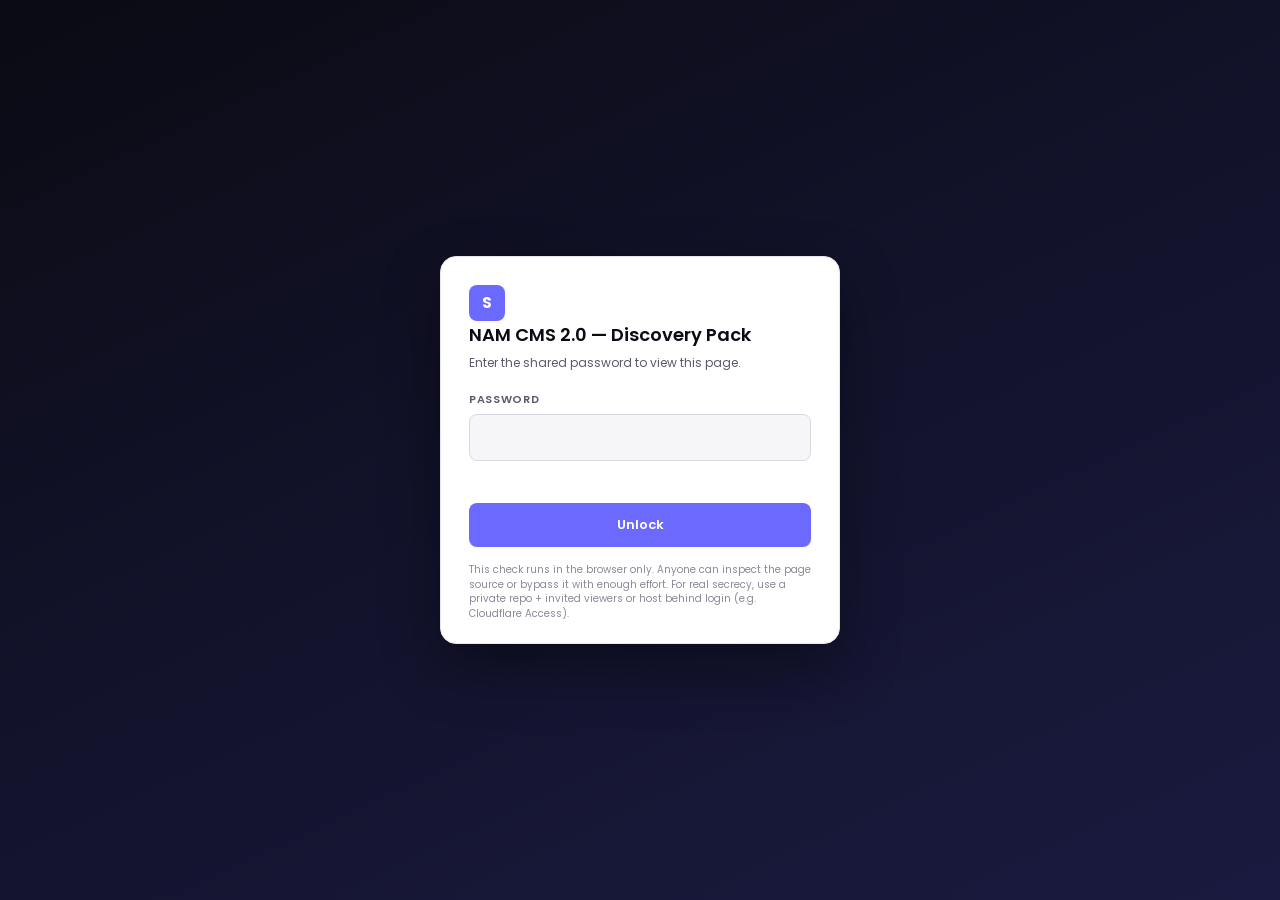
==== discovery-pack.html @ 22653461 "Initial commit: NAM prototypes + GitHub Pages workflow Co-authored-by: Cursor <cursoragent@cursor.co" ====
<!DOCTYPE html>
<html lang="en">
<head>
<meta charset="UTF-8">
<meta name="viewport" content="width=device-width, initial-scale=1.0">
<title>NAM CMS 2.0 — Discovery Pack</title>
<style>
  @import url('https://fonts.googleapis.com/css2?family=Poppins:wght@300;400;500;600;700&display=swap');

  :root {
    color-scheme: light;
    --indigo: #6C69FF; --indigo-50: #F2F1FF; --indigo-100: #E4E3FF;
    --indigo-200: #C9C7FF; --indigo-700: #4441D9; --indigo-900: #1B1A66;
    --ink: #0B0B14; --ink-2: #2A2A38; --ink-3: #5A5A6B; --ink-4: #8A8A99;
    --line: #E6E6EC; --line-2: #D8D8E0; --paper: #F6F6F9; --paper-2: #EDEDF2;
    --surface: #FFFFFF;
    --success: #18A957; --success-bg: #E8F7EE;
    --warn: #C77700; --warn-bg: #FFF4E0;
    --error: #D6334B; --error-bg: #FCE7EB;
    --font-sans: "Poppins", system-ui, -apple-system, "Segoe UI", Roboto, sans-serif;
    --phase-w: 280px; --row-label-w: 160px;
    --c-ae: #6C69FF; --c-cm: #0891B2; --c-fin: #D6334B;
    --c-sched: #7C3AED; --c-mgmt: #374151;
    --c-client: #C77700; --c-neutral: #18A957;
  }
  * { box-sizing: border-box; margin: 0; padding: 0; }
  body { font-family: var(--font-sans); background: var(--paper); color: var(--ink); min-height: 100vh; }

  /* ══ HEADER ══ */
  .app-header {
    background: var(--ink); color: white; padding: 16px 32px;
    display: flex; align-items: center; gap: 16px;
    position: sticky; top: 0; z-index: 200;
    box-shadow: 0 2px 8px rgba(0,0,0,0.3);
  }
  .app-logo { width: 32px; height: 32px; background: var(--indigo); border-radius: 8px;
    display: flex; align-items: center; justify-content: center;
    font-weight: 700; font-size: 14px; color: white; flex-shrink: 0; }
  .app-title { font-size: 15px; font-weight: 600; }
  .app-sub { font-size: 11px; color: var(--ink-4); margin-top: 2px; }
  .app-date { font-size: 11px; color: var(--ink-4); margin-left: auto; white-space: nowrap; }

  /* ══ TAB NAV ══ */
  .tab-nav {
    display: flex; gap: 0; background: var(--surface);
    border-bottom: 2px solid var(--line-2);
    position: sticky; top: 65px; z-index: 190;
    padding: 0 32px;
    box-shadow: 0 1px 4px rgba(11,11,20,0.06);
  }
  .tab-btn {
    padding: 14px 22px; font-size: 12px; font-weight: 500;
    color: var(--ink-3); cursor: pointer; border: none; background: none;
    border-bottom: 2px solid transparent; margin-bottom: -2px;
    transition: all 0.15s; font-family: var(--font-sans);
    display: flex; align-items: center; gap: 8px; white-space: nowrap;
  }
  .tab-btn:hover:not(.active) { color: var(--ink-2); background: var(--paper); }
  .tab-btn.active { color: var(--indigo); border-bottom-color: var(--indigo); font-weight: 600; }
  .tab-num {
    width: 18px; height: 18px; border-radius: 50%; background: var(--paper-2);
    display: flex; align-items: center; justify-content: center;
    font-size: 9px; font-weight: 700; color: var(--ink-3); flex-shrink: 0;
  }
  .tab-btn.active .tab-num { background: var(--indigo); color: white; }

  /* ══ TAB PANELS ══ */
  .tab-panel { display: none; }
  .tab-panel.active { display: block; }

  /* ══════════════════════════════════════
     BLUEPRINT STYLES
  ══════════════════════════════════════ */
  .status-strip {
    background: var(--indigo-900); padding: 10px 32px;
    display: flex; align-items: center; gap: 0; overflow-x: auto;
  }
  .status-item { display: flex; align-items: center; gap: 8px; white-space: nowrap; }
  .status-badge { font-size: 10px; font-weight: 600; padding: 3px 10px; border-radius: 999px;
    letter-spacing: 0.05em; text-transform: uppercase; color: white; }
  .status-arrow { color: var(--ink-4); margin: 0 6px; font-size: 12px; }
  .s-new { background: #4441D9; } .s-pending { background: #C77700; }
  .s-waiting { background: #8A8A99; } .s-received { background: #18A957; }
  .s-signed { background: #6C69FF; } .s-scheduled { background: #0891B2; }
  .s-heard { background: #7C3AED; } .s-closed { background: #374151; }

  .bp-legend { padding: 10px 32px; display: flex; align-items: center; gap: 20px;
    background: var(--surface); border-bottom: 1px solid var(--line); flex-wrap: wrap; }
  .legend-label { font-size: 11px; font-weight: 600; color: var(--ink-3);
    text-transform: uppercase; letter-spacing: 0.06em; margin-right: 4px; }
  .legend-item { display: flex; align-items: center; gap: 6px; font-size: 11px; color: var(--ink-2); }
  .legend-dot { width: 10px; height: 10px; border-radius: 50%; flex-shrink: 0; }
  .dot-pain { background: var(--error); } .dot-need { background: var(--indigo); }
  .dot-gain { background: var(--success); } .dot-obs { background: var(--ink-4); }

  .blueprint-wrapper { overflow-x: auto; padding: 24px 0 48px 0; }
  .blueprint {
    display: grid;
    grid-template-columns: var(--row-label-w) repeat(7, var(--phase-w));
    min-width: calc(var(--row-label-w) + 7 * var(--phase-w));
  }

  .phase-header-spacer { background: var(--surface); border-right: 2px solid var(--line-2);
    border-bottom: 2px solid var(--indigo); padding: 16px;
    position: sticky; left: 0; z-index: 10; }
  .phase-header { padding: 16px; border-right: 1px solid var(--line);
    border-bottom: 2px solid var(--indigo); background: var(--indigo-900);
    color: white; text-align: center; }
  .phase-num { font-size: 10px; font-weight: 500; color: var(--indigo-200);
    text-transform: uppercase; letter-spacing: 0.08em; margin-bottom: 4px; }
  .phase-name { font-size: 13px; font-weight: 600; color: white; line-height: 1.3; }
  .phase-steps { margin-top: 6px; display: flex; flex-wrap: wrap; gap: 3px; justify-content: center; }
  .phase-step { font-size: 9px; background: rgba(255,255,255,0.12);
    color: rgba(255,255,255,0.8); padding: 2px 6px; border-radius: 4px; }

  .bp-section-header { grid-column: 1 / -1; background: var(--paper-2);
    border-top: 1px solid var(--line-2); border-bottom: 1px solid var(--line);
    padding: 8px 16px; font-size: 10px; font-weight: 600; text-transform: uppercase;
    letter-spacing: 0.08em; color: var(--ink-3); display: flex; align-items: center; gap: 8px; }
  .bp-section-header::before { content: ''; width: 3px; height: 14px;
    background: var(--indigo); border-radius: 2px; }

  .row-label { background: var(--surface); border-right: 2px solid var(--line-2);
    border-bottom: 1px solid var(--line); padding: 14px 16px;
    position: sticky; left: 0; z-index: 5;
    display: flex; flex-direction: column; justify-content: flex-start; gap: 4px; }
  .row-label-name { font-size: 12px; font-weight: 600; color: var(--ink-2); line-height: 1.3; }
  .row-label-desc { font-size: 10px; color: var(--ink-4); line-height: 1.4; }

  .actor-client .row-label { border-left: 3px solid #0891B2; }
  .actor-internal .row-label { border-left: 3px solid var(--indigo); }
  .actor-neutral .row-label { border-left: 3px solid var(--success); }

  .cell { border-right: 1px solid var(--line); border-bottom: 1px solid var(--line);
    padding: 12px; background: var(--surface); vertical-align: top;
    min-height: 120px; display: flex; flex-direction: column; gap: 6px; }
  .cell.muted { background: var(--paper); }
  .cell.highlight { background: var(--indigo-50); }

  .card { border-radius: 6px; padding: 7px 9px; font-size: 11px; line-height: 1.4;
    display: flex; flex-direction: column; gap: 3px; }
  .card-pain { background: var(--error-bg); border-left: 3px solid var(--error); color: var(--ink-2); }
  .card-need { background: var(--indigo-50); border-left: 3px solid var(--indigo); color: var(--ink-2); }
  .card-gain { background: var(--success-bg); border-left: 3px solid var(--success); color: var(--ink-2); }
  .card-obs { background: var(--paper-2); border-left: 3px solid var(--ink-4); color: var(--ink-3); }
  .card-type { font-size: 9px; font-weight: 700; text-transform: uppercase; letter-spacing: 0.07em; opacity: 0.7; }
  .card-score { font-size: 9px; font-weight: 600; margin-left: auto; align-self: flex-start; }
  .card-header { display: flex; align-items: center; gap: 4px; }
  .card-title { font-weight: 600; font-size: 11px; flex: 1; }
  .card-body { font-size: 10px; color: var(--ink-3); }

  .action { font-size: 11px; color: var(--ink-2); padding: 5px 8px;
    background: var(--paper); border-radius: 5px; border: 1px solid var(--line); line-height: 1.4; }
  .action strong { color: var(--ink); }

  .touchpoint { display: inline-flex; align-items: center; gap: 5px; font-size: 10px;
    font-weight: 500; padding: 3px 8px; border-radius: 999px; border: 1px solid var(--line-2);
    background: white; color: var(--ink-2); }
  .tp-icon { font-size: 12px; }
  .sys-tag { font-size: 10px; background: var(--indigo-100); color: var(--indigo-700);
    padding: 2px 7px; border-radius: 4px; display: inline-block; font-weight: 500; }
  .critical { outline: 2px solid var(--error); outline-offset: -2px; }

  /* ══════════════════════════════════════
     SHARED SECTION STYLES (personas / matrix / priority)
  ══════════════════════════════════════ */
  .inner-pad { padding: 32px; }
  .section-eyebrow { font-size: 10px; font-weight: 600; text-transform: uppercase;
    letter-spacing: 0.08em; color: var(--ink-3); margin-bottom: 24px;
    display: flex; align-items: center; gap: 8px; }
  .section-eyebrow::before { content: ''; width: 24px; height: 1px; background: var(--indigo); }

  /* ══ PERSONAS ══ */
  .personas-grid { display: grid; grid-template-columns: repeat(auto-fill, minmax(300px, 1fr)); gap: 16px; }
  .persona-card { background: var(--surface); border: 1px solid var(--line); border-radius: 12px;
    padding: 20px; display: flex; flex-direction: column; gap: 12px; transition: box-shadow 0.2s; }
  .persona-card:hover { box-shadow: 0 4px 12px rgba(11,11,20,0.08); }
  .persona-header { display: flex; align-items: flex-start; gap: 12px; }
  .persona-avatar { width: 44px; height: 44px; border-radius: 10px; flex-shrink: 0;
    display: flex; align-items: center; justify-content: center; font-size: 20px; }
  .persona-meta { flex: 1; }
  .persona-name { font-size: 14px; font-weight: 600; color: var(--ink); }
  .persona-role { font-size: 11px; color: var(--ink-4); margin-top: 2px; }
  .persona-type-badge { font-size: 9px; font-weight: 700; text-transform: uppercase;
    letter-spacing: 0.07em; padding: 2px 8px; border-radius: 999px; display: inline-block; margin-top: 4px; }
  .badge-internal { background: var(--indigo-50); color: var(--indigo-700); }
  .badge-external { background: var(--warn-bg); color: var(--warn); }
  .badge-neutral-actor { background: var(--success-bg); color: var(--success); }
  .persona-stat-row { display: flex; gap: 8px; flex-wrap: wrap; }
  .persona-stat { flex: 1; min-width: 80px; background: var(--paper); border-radius: 8px; padding: 8px 10px; text-align: center; }
  .persona-stat-val { font-size: 18px; font-weight: 700; }
  .persona-stat-lbl { font-size: 9px; color: var(--ink-4); text-transform: uppercase; letter-spacing: 0.05em; margin-top: 2px; }
  .persona-section-title { font-size: 10px; font-weight: 600; text-transform: uppercase; letter-spacing: 0.06em; color: var(--ink-3); }
  .tag-list { display: flex; flex-wrap: wrap; gap: 5px; margin-top: 6px; }
  .tag { font-size: 10px; padding: 3px 8px; border-radius: 5px; background: var(--paper-2); color: var(--ink-2); font-weight: 500; }
  .tag.pain { background: var(--error-bg); color: var(--error); }
  .tag.need { background: var(--indigo-50); color: var(--indigo-700); }
  .tag.gain { background: var(--success-bg); color: var(--success); }
  .quote { font-size: 11px; color: var(--ink-3); font-style: italic; line-height: 1.5;
    border-left: 3px solid var(--line-2); padding-left: 10px; }

  /* ══ MATRIX ══ */
  .matrix-wrapper { overflow-x: auto; }
  .matrix { border-collapse: collapse; width: 100%; min-width: 900px; }
  .matrix th, .matrix td { border: 1px solid var(--line); padding: 0; }
  .matrix thead th { background: var(--indigo-900); color: white;
    font-size: 11px; font-weight: 600; padding: 10px 14px; text-align: center; }
  .matrix thead th:first-child { background: var(--ink); text-align: left; }
  .matrix tbody td:first-child { background: var(--surface); padding: 12px 14px;
    font-size: 11px; font-weight: 600; color: var(--ink-2);
    position: sticky; left: 0; border-right: 2px solid var(--line-2); white-space: nowrap; }
  .matrix-cell { padding: 10px 12px; text-align: center; font-size: 11px;
    display: flex; flex-direction: column; align-items: center; gap: 4px; }
  .involvement-dot { width: 28px; height: 28px; border-radius: 50%;
    display: flex; align-items: center; justify-content: center;
    font-size: 11px; font-weight: 700; color: white; }
  .inv-primary { background: var(--indigo); } .inv-secondary { background: var(--ink-4); }
  .inv-none { background: var(--paper-2); } .inv-pain { background: var(--error); }
  .inv-gain { background: var(--success); }
  .inv-label { font-size: 9px; color: var(--ink-4); }
  .matrix-legend { display: flex; gap: 16px; margin-top: 16px; flex-wrap: wrap; }
  .ml-item { display: flex; align-items: center; gap: 8px; font-size: 11px; color: var(--ink-3); }

  /* ══ PRIORITY ══ */
  .priority-section { margin-bottom: 36px; }
  .priority-title { font-size: 13px; font-weight: 700; color: var(--ink);
    display: flex; align-items: center; gap: 10px; margin-bottom: 16px; }
  .priority-badge { width: 28px; height: 28px; border-radius: 50%;
    display: flex; align-items: center; justify-content: center;
    font-size: 12px; font-weight: 700; color: white; flex-shrink: 0; }
  .p1 { background: var(--error); } .p2 { background: var(--warn); } .p3 { background: var(--indigo); }
  .priority-cards { display: grid; grid-template-columns: repeat(auto-fill, minmax(280px, 1fr)); gap: 12px; }
  .priority-card { background: var(--surface); border: 1px solid var(--line); border-radius: 10px; padding: 16px;
    display: flex; flex-direction: column; gap: 10px; }
  .pcard-header { display: flex; align-items: center; gap: 10px; }
  .pcard-avatar { width: 32px; height: 32px; border-radius: 8px;
    display: flex; align-items: center; justify-content: center; font-size: 16px; flex-shrink: 0; }
  .pcard-name { font-size: 12px; font-weight: 600; color: var(--ink); }
  .pcard-phase { font-size: 10px; color: var(--ink-4); }
  .pcard-metric { display: flex; align-items: center; gap: 6px; }
  .pcard-metric-bar { flex: 1; height: 4px; background: var(--paper-2); border-radius: 2px; overflow: hidden; }
  .pcard-metric-fill { height: 100%; border-radius: 2px; }
  .pcard-metric-val { font-size: 10px; font-weight: 600; color: var(--ink-3); width: 30px; text-align: right; }
  .pcard-metric-lbl { font-size: 10px; color: var(--ink-4); width: 60px; }
  .pcard-rationale { font-size: 11px; color: var(--ink-3); line-height: 1.5; }
  .pcard-outcome { font-size: 10px; font-weight: 600; color: var(--success); display: flex; align-items: center; gap: 4px; }

  /* ══ FOOTER ══ */
  .app-footer { padding: 16px 32px; background: var(--paper-2); border-top: 1px solid var(--line); text-align: center; }
  .app-footer span { font-size: 11px; color: var(--ink-4); }

  /* ══ CLIENT-SIDE PASSWORD GATE (GitHub Pages cannot enforce server-side auth) ══ */
  body.auth-pending { overflow: hidden; }
  .auth-gate {
    position: fixed; inset: 0; z-index: 9999;
    display: flex; align-items: center; justify-content: center;
    padding: 24px;
    background: linear-gradient(155deg, var(--ink) 0%, #12122a 45%, #1a1a40 100%);
  }
  .auth-gate[hidden] { display: none !important; }
  .auth-card {
    width: 100%; max-width: 400px;
    background: var(--surface); border-radius: 16px;
    padding: 28px 28px 22px;
    box-shadow: 0 24px 56px rgba(0,0,0,0.4);
    border: 1px solid var(--line);
  }
  .auth-brand { margin-bottom: 20px; }
  .auth-title { font-size: 18px; font-weight: 600; color: var(--ink); }
  .auth-subtitle { font-size: 12px; color: var(--ink-3); margin-top: 6px; line-height: 1.45; }
  .auth-label { display: block; font-size: 11px; font-weight: 600; color: var(--ink-3); margin-bottom: 6px; text-transform: uppercase; letter-spacing: 0.06em; }
  .auth-input {
    width: 100%; padding: 12px 14px; font-size: 14px; font-family: var(--font-sans);
    border: 1px solid var(--line-2); border-radius: 8px; background: var(--paper);
    color: var(--ink);
  }
  .auth-input:focus { outline: none; border-color: var(--indigo); box-shadow: 0 0 0 3px var(--indigo-100); }
  .auth-error { min-height: 20px; margin-top: 8px; font-size: 12px; color: var(--error); font-weight: 500; }
  .auth-btn {
    width: 100%; margin-top: 14px; padding: 12px 16px; font-size: 13px; font-weight: 600;
    font-family: var(--font-sans); color: white; background: var(--indigo); border: none;
    border-radius: 8px; cursor: pointer;
  }
  .auth-btn:hover { background: var(--indigo-700); }
  .auth-note { margin-top: 16px; font-size: 10px; color: var(--ink-4); line-height: 1.45; }
</style>
</head>
<body class="auth-pending">

<div id="auth-gate" class="auth-gate" role="dialog" aria-labelledby="auth-title">
  <div class="auth-card">
    <div class="auth-brand">
      <div class="app-logo" style="width:36px;height:36px;font-size:15px;">S</div>
      <div id="auth-title" class="auth-title">NAM CMS 2.0 — Discovery Pack</div>
      <p class="auth-subtitle">Enter the shared password to view this page.</p>
    </div>
    <form id="auth-form">
      <label class="auth-label" for="auth-password">Password</label>
      <input type="password" id="auth-password" name="password" class="auth-input" required autocomplete="current-password" />
      <p id="auth-error" class="auth-error" role="alert"></p>
      <button type="submit" class="auth-btn">Unlock</button>
      <p class="auth-note">This check runs in the browser only. Anyone can inspect the page source or bypass it with enough effort. For real secrecy, use a private repo + invited viewers or host behind login (e.g. Cloudflare Access).</p>
    </form>
  </div>
</div>

<div id="site-root" hidden>

<!-- ══ HEADER ══ -->
<div class="app-header">
  <div class="app-logo">S</div>
  <div>
    <div class="app-title">NAM CMS 2.0 — Discovery Pack</div>
    <div class="app-sub">Service Blueprint · Personas · Journey Matrix · Priority Recommendations</div>
  </div>
  <div class="app-date">Symphony · Apr 30, 2026</div>
</div>

<!-- ══ TAB NAV ══ -->
<div class="tab-nav">
  <button class="tab-btn active" onclick="showTab('blueprint', this)">
    <span class="tab-num">1</span> Service Blueprint
  </button>
  <button class="tab-btn" onclick="showTab('personas', this)">
    <span class="tab-num">2</span> Personas
  </button>
  <button class="tab-btn" onclick="showTab('matrix', this)">
    <span class="tab-num">3</span> Journey × Persona Matrix
  </button>
  <button class="tab-btn" onclick="showTab('priority', this)">
    <span class="tab-num">4</span> Priority Recommendations
  </button>
</div>

<!-- ══════════════════════════════════════
     TAB 1 — SERVICE BLUEPRINT
══════════════════════════════════════ -->
<div class="tab-panel active" id="tab-blueprint">

  <div class="status-strip">
    <span style="font-size:11px;color:var(--ink-4);margin-right:12px;white-space:nowrap;font-weight:600;">CASE STATUS LIFECYCLE</span>
    <div class="status-item"><span class="status-badge s-new">NEW</span></div>
    <span class="status-arrow">→</span>
    <div class="status-item"><span class="status-badge s-pending">PENDING</span></div>
    <span class="status-arrow">→</span>
    <div class="status-item"><span class="status-badge s-waiting">WAITING</span></div>
    <span class="status-arrow">→</span>
    <div class="status-item"><span class="status-badge s-received">RECEIVED</span></div>
    <span class="status-arrow">→</span>
    <div class="status-item"><span class="status-badge s-signed">SIGNED</span></div>
    <span class="status-arrow">→</span>
    <div class="status-item"><span class="status-badge s-scheduled">SCHEDULED</span></div>
    <span class="status-arrow">→</span>
    <div class="status-item"><span class="status-badge s-heard">HEARD</span></div>
    <span class="status-arrow">→</span>
    <div class="status-item"><span class="status-badge s-closed">CLOSED</span></div>
  </div>

  <div class="bp-legend">
    <span class="legend-label">Legend</span>
    <div class="legend-item"><div class="legend-dot dot-pain"></div> Pain point</div>
    <div class="legend-item"><div class="legend-dot dot-need"></div> User need</div>
    <div class="legend-item"><div class="legend-dot dot-gain"></div> Opportunity / Gain</div>
    <div class="legend-item"><div class="legend-dot dot-obs"></div> Observation</div>
    <div style="margin-left:auto;font-size:11px;color:var(--ink-4);">Score = weighted severity from TheyDo · <strong style="color:var(--error)">Critical ≥ 0.75</strong></div>
  </div>

  <div class="blueprint-wrapper">
  <div class="blueprint">

    <div class="phase-header-spacer">
      <div style="font-size:10px;font-weight:600;color:var(--ink-3);text-transform:uppercase;letter-spacing:0.06em;">Actor / Row</div>
    </div>
    <div class="phase-header"><div class="phase-num">Phase 1</div><div class="phase-name">Case Intake</div><div class="phase-steps"><span class="phase-step">Submission</span><span class="phase-step">Validation</span><span class="phase-step">Case creation</span></div></div>
    <div class="phase-header"><div class="phase-num">Phase 2</div><div class="phase-name">Case Setup & DRA</div><div class="phase-steps"><span class="phase-step">DRA generation</span><span class="phase-step">DocuSign</span><span class="phase-step">Status tracking</span></div></div>
    <div class="phase-header"><div class="phase-num">Phase 3</div><div class="phase-name">Neutral Selection</div><div class="phase-steps"><span class="phase-step">Roster review</span><span class="phase-step">Conflict check</span><span class="phase-step">Appointment</span></div></div>
    <div class="phase-header"><div class="phase-num">Phase 4</div><div class="phase-name">Scheduling & Hearings</div><div class="phase-steps"><span class="phase-step">Pre-hearing</span><span class="phase-step">Scheduling</span><span class="phase-step">Zoom / In-person</span></div></div>
    <div class="phase-header"><div class="phase-num">Phase 5</div><div class="phase-name">Document Management</div><div class="phase-steps"><span class="phase-step">Upload</span><span class="phase-step">Share</span><span class="phase-step">e-Sign</span></div></div>
    <div class="phase-header"><div class="phase-num">Phase 6</div><div class="phase-name">Financial Processing</div><div class="phase-steps"><span class="phase-step">Invoicing</span><span class="phase-step">Payments</span><span class="phase-step">Neutral pay</span><span class="phase-step">Reconciliation</span></div></div>
    <div class="phase-header"><div class="phase-num">Phase 7</div><div class="phase-name">Reporting & Close</div><div class="phase-steps"><span class="phase-step">Case close</span><span class="phase-step">Reports</span><span class="phase-step">Audit trail</span></div></div>

    <!-- EXTERNAL CLIENT -->
    <div class="bp-section-header">External Client / Claimant</div>
    <div class="row-label actor-client"><div class="row-label-name">Customer Actions</div><div class="row-label-desc">What the client does</div></div>
    <div class="cell actor-client"><div class="action">Submits case via <strong>intake wizard</strong> (voluntary / contractual branch)</div><div class="action">Selects case type → employment / consumer / commercial</div><div class="action">Uploads proof of service, contract, fee waiver</div><div class="action">Pays filing fee via payment portal</div><div class="card card-pain"><div class="card-header"><span class="card-type">Pain</span><span class="card-title">Difficulty uploading proof of service & payment</span><span class="card-score" style="color:var(--error)">0.04</span></div></div><div class="card card-need"><div class="card-header"><span class="card-type">Need</span><span class="card-title">Clear form submission instructions</span><span class="card-score" style="color:var(--indigo)">0.03</span></div></div></div>
    <div class="cell actor-client"><div class="action">Receives case number + status confirmation</div><div class="action">Signs DRA via DocuSign (voluntary cases)</div><div class="card card-need"><div class="card-header"><span class="card-type">Need</span><span class="card-title">Automated DocuSign reminders</span><span class="card-score" style="color:var(--indigo)">0.07</span></div></div><div class="card card-obs"><div class="card-header"><span class="card-type">Obs</span><span class="card-title">Some neutrals refuse digital signatures</span><span class="card-score">0.12</span></div></div></div>
    <div class="cell actor-client muted"><div class="action">Reviews proposed neutrals (commercial only)</div><div class="action">Accepts or strikes from roster</div><div class="card card-obs"><div class="card-header"><span class="card-type">Obs</span><span class="card-title">Neutral selection precedes scheduling in commercial cases</span></div></div></div>
    <div class="cell actor-client"><div class="action">Receives hearing date + Zoom / location details</div><div class="action">Requests pre-hearing conference via portal</div><div class="action">Attends hearing</div><div class="card card-need"><div class="card-header"><span class="card-type">Need</span><span class="card-title">Consolidated calendar view of case events</span><span class="card-score" style="color:var(--indigo)">0.15</span></div></div></div>
    <div class="cell actor-client"><div class="action">Uploads case documents</div><div class="action">Accesses shared documents from NAM</div><div class="action">Submits prehearing materials via link</div><div class="card card-need"><div class="card-header"><span class="card-type">Need</span><span class="card-title">Link to upload prehearing submissions</span><span class="card-score" style="color:var(--indigo)">0.08</span></div></div></div>
    <div class="cell actor-client"><div class="action">Views invoices online</div><div class="action">Pays via portal (ACH / card)</div><div class="action">Receives decision after payment (arbitration)</div><div class="card card-gain"><div class="card-header"><span class="card-type">Gain</span><span class="card-title">Automated fee collection & payment</span><span class="card-score" style="color:var(--success)">0.02</span></div></div><div class="card card-obs"><div class="card-header"><span class="card-type">Obs</span><span class="card-title">Decision shared only after payment</span></div></div></div>
    <div class="cell actor-client muted"><div class="action">Receives case closure notification</div><div class="action">Accesses final decision / settlement documents</div></div>

    <div class="row-label actor-client"><div class="row-label-name">Touchpoints</div><div class="row-label-desc">Channels & artefacts</div></div>
    <div class="cell actor-client"><div class="touchpoint"><span class="tp-icon">💻</span> Client Portal</div><div class="touchpoint"><span class="tp-icon">📧</span> Email</div><div class="touchpoint"><span class="tp-icon">📞</span> Phone / Fax</div><div class="card card-obs"><div class="card-header"><span class="card-type">Obs</span><span class="card-title">Most new intakes via email and phone</span></div></div></div>
    <div class="cell actor-client"><div class="touchpoint"><span class="tp-icon">✍️</span> DocuSign</div><div class="touchpoint"><span class="tp-icon">📧</span> Email</div></div>
    <div class="cell actor-client muted"><div class="touchpoint"><span class="tp-icon">💻</span> Client Portal</div><div class="touchpoint"><span class="tp-icon">📧</span> Email</div></div>
    <div class="cell actor-client"><div class="touchpoint"><span class="tp-icon">📅</span> Calendar invite</div><div class="touchpoint"><span class="tp-icon">🎥</span> Zoom</div><div class="touchpoint"><span class="tp-icon">💻</span> Client Portal</div></div>
    <div class="cell actor-client"><div class="touchpoint"><span class="tp-icon">💻</span> Client Portal</div><div class="touchpoint"><span class="tp-icon">✍️</span> DocuSign</div></div>
    <div class="cell actor-client"><div class="touchpoint"><span class="tp-icon">💻</span> Client Portal</div><div class="touchpoint"><span class="tp-icon">💳</span> Authorize.Net</div><div class="touchpoint"><span class="tp-icon">📧</span> Email / eFax</div></div>
    <div class="cell actor-client muted"><div class="touchpoint"><span class="tp-icon">📧</span> Email</div><div class="touchpoint"><span class="tp-icon">💻</span> Client Portal</div></div>

    <!-- INTERNAL NAM -->
    <div class="bp-section-header">Internal NAM — Front Stage (Case Manager / AE)</div>
    <div class="row-label actor-internal"><div class="row-label-name">Front Stage Actions</div><div class="row-label-desc">Visible to clients</div></div>
    <div class="cell actor-internal"><div class="action">Receives intake via CMS / phone / email / fax</div><div class="action">Validates case info, chases missing data</div><div class="action">Sets case status → <strong>PENDING</strong></div><div class="card card-pain critical"><div class="card-header"><span class="card-type">Pain</span><span class="card-title">Difficulty extracting data from unstructured intake emails</span><span class="card-score" style="color:var(--error)">0.15</span></div></div><div class="card card-need"><div class="card-header"><span class="card-type">Need</span><span class="card-title">Human review step before filing</span><span class="card-score" style="color:var(--indigo)">0.12</span></div></div><div class="card card-need"><div class="card-header"><span class="card-type">Need</span><span class="card-title">Bulk upload & mass filing screen</span><span class="card-score" style="color:var(--indigo)">0.35</span></div></div></div>
    <div class="cell actor-internal"><div class="action">Generates DRA, sends for signature</div><div class="action">Tracks signature status → <strong>WAITING → RECEIVED → SIGNED</strong></div><div class="action">Sets diary reminders for follow-up</div><div class="card card-pain"><div class="card-header"><span class="card-type">Pain</span><span class="card-title">Manual data entry & redundant processes</span><span class="card-score" style="color:var(--error)">0.37</span></div></div><div class="card card-need"><div class="card-header"><span class="card-type">Need</span><span class="card-title">Automation to reduce manual data entry</span><span class="card-score" style="color:var(--indigo)">0.50</span></div></div><div class="card card-obs"><div class="card-header"><span class="card-type">Obs</span><span class="card-title">Diary system is built-in task manager</span><span class="card-score">0.02</span></div></div></div>
    <div class="cell actor-internal"><div class="action">Runs conflict check across case history</div><div class="action">Sends conflict disclosure to neutral</div><div class="action">Confirms neutral appointment</div><div class="card card-obs"><div class="card-header"><span class="card-type">Obs</span><span class="card-title">Neutral receives rules immediately on appointment</span></div></div><div class="card card-need"><div class="card-header"><span class="card-type">Need</span><span class="card-title">Automation of neutral appointment process</span><span class="card-score" style="color:var(--indigo)">0.05</span></div></div></div>
    <div class="cell actor-internal highlight"><div class="action">Schedules hearings (date, neutral, location/Zoom)</div><div class="action">Records pre-hearing conferences in system</div><div class="action">Manages continued cases + adjournments</div><div class="card card-need critical"><div class="card-header"><span class="card-type">Need</span><span class="card-title">Improved workflow integration for scheduling & confirmations</span><span class="card-score" style="color:var(--indigo)">1.55</span></div></div><div class="card card-obs"><div class="card-header"><span class="card-type">Obs</span><span class="card-title">Pre-hearing conferences not previously recorded</span><span class="card-score">0.05</span></div></div><div class="card card-need"><div class="card-header"><span class="card-type">Need</span><span class="card-title">Scheduling options for in-person & online</span><span class="card-score" style="color:var(--indigo)">0.15</span></div></div></div>
    <div class="cell actor-internal"><div class="action">Manages document upload, categorisation, sharing</div><div class="action">Controls access by party / role</div><div class="action">Sends docs to counsel (email / eFax)</div><div class="card card-need"><div class="card-header"><span class="card-type">Need</span><span class="card-title">Robust auditing & configurable document management</span><span class="card-score" style="color:var(--indigo)">0.29</span></div></div><div class="card card-need"><div class="card-header"><span class="card-type">Need</span><span class="card-title">Automated clause insertion in documents</span><span class="card-score" style="color:var(--indigo)">0.17</span></div></div></div>
    <div class="cell actor-internal highlight"><div class="action">Generates invoices, processes payments</div><div class="action">Manages neutral compensation, splits, minimums</div><div class="action">Runs reconciliation reports (hearing counts vs. closed)</div><div class="card card-pain critical"><div class="card-header"><span class="card-type">Pain</span><span class="card-title">Inaccurate billing for batch hearings</span><span class="card-score" style="color:var(--error)">⚠ 2.90</span></div></div><div class="card card-need critical"><div class="card-header"><span class="card-type">Need</span><span class="card-title">Manual tracking of additional revenue on closed cases</span><span class="card-score" style="color:var(--indigo)">1.03</span></div></div><div class="card card-pain"><div class="card-header"><span class="card-type">Pain</span><span class="card-title">Overpayments & applying to other invoices</span><span class="card-score" style="color:var(--error)">0.76</span></div></div><div class="card card-need"><div class="card-header"><span class="card-type">Need</span><span class="card-title">Split payments & fee splits in mass filings</span><span class="card-score" style="color:var(--indigo)">0.17</span></div></div></div>
    <div class="cell actor-internal"><div class="action">Closes case, generates audit trail</div><div class="action">Produces client status reports</div><div class="action">Runs operational / financial reports</div><div class="card card-need critical"><div class="card-header"><span class="card-type">Need</span><span class="card-title">Aggregated & comprehensive reports</span><span class="card-score" style="color:var(--indigo)">1.03</span></div></div><div class="card card-need critical"><div class="card-header"><span class="card-type">Need</span><span class="card-title">Flexible & user-friendly self-service reporting</span><span class="card-score" style="color:var(--indigo)">1.38</span></div></div><div class="card card-pain"><div class="card-header"><span class="card-type">Pain</span><span class="card-title">Limitations in current system for case/client status</span><span class="card-score" style="color:var(--error)">0.90</span></div></div></div>

    <div class="row-label actor-internal"><div class="row-label-name">Back Stage Actions</div><div class="row-label-desc">Not visible to clients</div></div>
    <div class="cell actor-internal muted"><div class="action">Case type routing logic (voluntary / contractual / mass)</div><div class="action">Duplicate detection</div><div class="action">Validation of input files (mass filing)</div><div class="card card-need"><div class="card-header"><span class="card-type">Need</span><span class="card-title">Validation process for input files</span><span class="card-score" style="color:var(--indigo)">1.13</span></div></div></div>
    <div class="cell actor-internal muted"><div class="action">Status transitions enforced by system rules</div><div class="action">Custom stipulation rules applied by organisation</div><div class="action">Configurable workflows (low-code)</div><div class="card card-need"><div class="card-header"><span class="card-type">Need</span><span class="card-title">Role-based access & permission matrix</span><span class="card-score" style="color:var(--indigo)">⚠ 2.37</span></div></div></div>
    <div class="cell actor-internal muted"><div class="action">Conflict check queries historical case data</div><div class="action">Neutral profile lookup (availability, rates, qualifications)</div></div>
    <div class="cell actor-internal muted"><div class="action">Automated calendar / Zoom link generation</div><div class="action">Billable vs. non-billable hearing flagging</div><div class="action">Batch hearing linked to multiple cases (mass filing)</div><div class="card card-obs"><div class="card-header"><span class="card-type">Obs</span><span class="card-title">Automated handling of continued cases & hearing times</span><span class="card-score">0.98</span></div></div></div>
    <div class="cell actor-internal muted"><div class="action">Document version control</div><div class="action">Role-based document access enforcement</div><div class="action">Automated note creation for system actions</div><div class="card card-obs"><div class="card-header"><span class="card-type">Obs</span><span class="card-title">Automated note creation for system-generated actions</span><span class="card-score">0.12</span></div></div></div>
    <div class="cell actor-internal muted"><div class="action">Revenue recognised on hearing date (not close)</div><div class="action">Neutral minimum applied at hearing level (not case level)</div><div class="action">Time split proportionally across batched cases</div><div class="card card-pain"><div class="card-header"><span class="card-type">Pain</span><span class="card-title">Difficulty ensuring accurate journal entries</span><span class="card-score" style="color:var(--error)">0.23</span></div></div></div>
    <div class="cell actor-internal muted"><div class="action">Immutable audit trail of all user actions</div><div class="action">Status change logged with timestamp + user</div><div class="action">Unused reports flagged for removal</div></div>

    <div class="row-label actor-internal"><div class="row-label-name">Supporting Systems</div><div class="row-label-desc">Integrations & tools</div></div>
    <div class="cell actor-internal muted"><div class="sys-tag">CMS 2.0 (Internal)</div><div class="sys-tag">HubSpot CRM</div><div class="sys-tag">myADR (legacy)</div></div>
    <div class="cell actor-internal muted"><div class="sys-tag">DocuSign</div><div class="sys-tag">CMS 2.0</div><div class="sys-tag">Email / eFax</div></div>
    <div class="cell actor-internal muted"><div class="sys-tag">CMS 2.0</div><div class="sys-tag">Neutral DB</div></div>
    <div class="cell actor-internal muted"><div class="sys-tag">CMS 2.0</div><div class="sys-tag">Zoom</div><div class="sys-tag">Google Calendar</div></div>
    <div class="cell actor-internal muted"><div class="sys-tag">CMS 2.0</div><div class="sys-tag">DocuSign</div><div class="sys-tag">SharePoint / Azure Blob</div></div>
    <div class="cell actor-internal muted"><div class="sys-tag">CMS 2.0</div><div class="sys-tag">Authorize.Net</div><div class="sys-tag">Acumatica ERP</div><div class="sys-tag">eFax</div></div>
    <div class="cell actor-internal muted"><div class="sys-tag">CMS 2.0</div><div class="sys-tag">Reporting module</div><div class="sys-tag">Acumatica</div></div>

    <!-- NEUTRAL -->
    <div class="bp-section-header">Neutral (Arbitrator / Mediator)</div>
    <div class="row-label actor-neutral"><div class="row-label-name">Neutral Actions</div><div class="row-label-desc">Via Neutrals Portal</div></div>
    <div class="cell actor-neutral muted"><div class="action" style="color:var(--ink-4);font-style:italic;">Not yet involved</div></div>
    <div class="cell actor-neutral muted"><div class="action" style="color:var(--ink-4);font-style:italic;">Not yet involved</div></div>
    <div class="cell actor-neutral"><div class="action">Reviews conflict disclosure from NAM</div><div class="action">Accepts or discloses conflict</div><div class="action">Receives case rules on appointment</div><div class="action">Receives progressively signed DRA copy</div><div class="card card-obs"><div class="card-header"><span class="card-type">Obs</span><span class="card-title">Neutral signs document last in process</span></div></div></div>
    <div class="cell actor-neutral"><div class="action">Sets availability in Neutrals Portal</div><div class="action">Reviews pre-hearing submissions</div><div class="action">Conducts hearing (Zoom / in-person)</div><div class="action">Closes session</div><div class="card card-pain"><div class="card-header"><span class="card-type">Pain</span><span class="card-title">System issues disrupting neutral operations</span><span class="card-score" style="color:var(--error)">0.87</span></div></div></div>
    <div class="cell actor-neutral"><div class="action">Accesses shared documents via Neutrals Portal</div><div class="action">Submits decision / award document</div><div class="action">Submits timesheet</div><div class="card card-need"><div class="card-header"><span class="card-type">Need</span><span class="card-title">Detailed time & task breakdown for neutrals</span><span class="card-score" style="color:var(--indigo)">0.06</span></div></div></div>
    <div class="cell actor-neutral"><div class="action">Receives payment statement at month-end</div><div class="action">Reviews compensation breakdown</div><div class="card card-need"><div class="card-header"><span class="card-type">Need</span><span class="card-title">Track neutral rates & payments over time</span><span class="card-score" style="color:var(--indigo)">0.07</span></div></div><div class="card card-obs"><div class="card-header"><span class="card-type">Obs</span><span class="card-title">Neutrals paid at month-end of case closure</span></div></div></div>
    <div class="cell actor-neutral muted"><div class="action" style="color:var(--ink-4);font-style:italic;">Not directly involved</div></div>

    <div class="row-label actor-neutral"><div class="row-label-name">Neutral Touchpoints</div><div class="row-label-desc">Channels</div></div>
    <div class="cell actor-neutral muted"></div><div class="cell actor-neutral muted"></div>
    <div class="cell actor-neutral"><div class="touchpoint"><span class="tp-icon">📧</span> Email</div><div class="touchpoint"><span class="tp-icon">💻</span> Neutrals Portal</div></div>
    <div class="cell actor-neutral"><div class="touchpoint"><span class="tp-icon">💻</span> Neutrals Portal</div><div class="touchpoint"><span class="tp-icon">🎥</span> Zoom</div></div>
    <div class="cell actor-neutral"><div class="touchpoint"><span class="tp-icon">💻</span> Neutrals Portal</div><div class="touchpoint"><span class="tp-icon">✍️</span> DocuSign</div></div>
    <div class="cell actor-neutral"><div class="touchpoint"><span class="tp-icon">💻</span> Neutrals Portal</div><div class="touchpoint"><span class="tp-icon">📧</span> Email</div></div>
    <div class="cell actor-neutral muted"></div>

    <div class="row-label actor-neutral"><div class="row-label-name">Supporting Systems</div><div class="row-label-desc">Integrations</div></div>
    <div class="cell actor-neutral muted"></div><div class="cell actor-neutral muted"></div>
    <div class="cell actor-neutral muted"><div class="sys-tag">Neutrals Portal 2.0</div><div class="sys-tag">CMS 2.0 (sync)</div></div>
    <div class="cell actor-neutral muted"><div class="sys-tag">Neutrals Portal 2.0</div><div class="sys-tag">Zoom</div></div>
    <div class="cell actor-neutral muted"><div class="sys-tag">Neutrals Portal 2.0</div><div class="sys-tag">DocuSign</div></div>
    <div class="cell actor-neutral muted"><div class="sys-tag">Neutrals Portal 2.0</div><div class="sys-tag">Acumatica</div></div>
    <div class="cell actor-neutral muted"></div>

  </div><!-- /.blueprint -->
  </div><!-- /.blueprint-wrapper -->

  <!-- Critical issues footer -->
  <div style="padding:32px;background:var(--surface);border-top:2px solid var(--line-2);">
    <div style="max-width:960px;margin:0 auto;">
      <div style="font-size:11px;font-weight:600;text-transform:uppercase;letter-spacing:0.08em;color:var(--ink-3);margin-bottom:16px;display:flex;align-items:center;gap:8px;"><div style="width:3px;height:14px;background:var(--error);border-radius:2px;"></div>Critical Issues — Highest Priority for Discovery Sessions</div>
      <div style="display:grid;grid-template-columns:repeat(auto-fit,minmax(260px,1fr));gap:12px;">
        <div class="card card-pain" style="padding:12px 14px;"><div class="card-header"><span class="card-type">Pain · Score 2.90</span></div><div class="card-title" style="font-size:13px;margin-top:4px;">Inaccurate Billing for Batch Hearings</div><div class="card-body" style="margin-top:4px;">One hearing covers many cases. Revenue allocation and neutral minimum payment enforcement is broken at the case level.</div><div style="font-size:10px;color:var(--ink-4);margin-top:6px;">Phase 6: Financial Processing</div></div>
        <div class="card card-need" style="padding:12px 14px;"><div class="card-header"><span class="card-type">Need · Score 2.37</span></div><div class="card-title" style="font-size:13px;margin-top:4px;">Role-Based Access & Permission Matrix</div><div class="card-body" style="margin-top:4px;">Every module needs granular RBAC. Page-level and field-level security. Dynamic access based on case/entity status.</div><div style="font-size:10px;color:var(--ink-4);margin-top:6px;">Phase 2 → All phases</div></div>
        <div class="card card-need" style="padding:12px 14px;"><div class="card-header"><span class="card-type">Need · Score 1.55</span></div><div class="card-title" style="font-size:13px;margin-top:4px;">Scheduling Workflow Integration</div><div class="card-body" style="margin-top:4px;">Scheduling, Zoom, calendar, pre-hearing conference tracking need deep integration — not bolted on.</div><div style="font-size:10px;color:var(--ink-4);margin-top:6px;">Phase 4: Scheduling & Hearings</div></div>
        <div class="card card-need" style="padding:12px 14px;"><div class="card-header"><span class="card-type">Need · Score 1.38</span></div><div class="card-title" style="font-size:13px;margin-top:4px;">Flexible Self-Service Reporting</div><div class="card-body" style="margin-top:4px;">NAM staff manually build client status reports in Excel. Reporting must be a first-class feature.</div><div style="font-size:10px;color:var(--ink-4);margin-top:6px;">Phase 7: Reporting & Close</div></div>
        <div class="card card-need" style="padding:12px 14px;"><div class="card-header"><span class="card-type">Need · Score 1.13</span></div><div class="card-title" style="font-size:13px;margin-top:4px;">Validation Process for Input Files</div><div class="card-body" style="margin-top:4px;">Mass filing requires structured templates, validation, and a human review gate. Currently entirely manual.</div><div style="font-size:10px;color:var(--ink-4);margin-top:6px;">Phase 1: Case Intake</div></div>
        <div class="card card-need" style="padding:12px 14px;"><div class="card-header"><span class="card-type">Need · Score 1.03</span></div><div class="card-title" style="font-size:13px;margin-top:4px;">Revenue Tracking on Closed Cases</div><div class="card-body" style="margin-top:4px;">Additional revenue on closed cases tracked manually. Deferred revenue, accruals, reconciliation need automation.</div><div style="font-size:10px;color:var(--ink-4);margin-top:6px;">Phase 6: Financial Processing</div></div>
      </div>
    </div>
  </div>
</div><!-- /.tab-panel blueprint -->

<!-- ══════════════════════════════════════
     TAB 2 — PERSONAS
══════════════════════════════════════ -->
<div class="tab-panel" id="tab-personas">
  <div class="inner-pad">
    <div class="section-eyebrow">7 distinct actors across internal, external, and neutral roles</div>
    <div class="personas-grid">

      <div class="persona-card" style="border-top:3px solid var(--c-ae);">
        <div class="persona-header"><div class="persona-avatar" style="background:var(--indigo-50);">🗂️</div><div class="persona-meta"><div class="persona-name">Account Executive (AE)</div><div class="persona-role">Client relationship owner, case intake lead</div><span class="persona-type-badge badge-internal">Internal · NAM</span></div></div>
        <div class="persona-stat-row"><div class="persona-stat"><div class="persona-stat-val" style="color:var(--c-ae)">~25</div><div class="persona-stat-lbl">Users</div></div><div class="persona-stat"><div class="persona-stat-val" style="color:var(--c-ae)">Daily</div><div class="persona-stat-lbl">Frequency</div></div><div class="persona-stat"><div class="persona-stat-val" style="color:var(--error)">High</div><div class="persona-stat-lbl">Pain level</div></div></div>
        <div><div class="persona-section-title">What they do</div><div style="font-size:11px;color:var(--ink-3);margin-top:6px;line-height:1.6;">Receives new case inquiries (phone, email, fax). Validates case info, chases missing data. Generates and tracks DRA signatures. Sets diary notes and follow-up reminders. Manages client communication throughout the case lifecycle.</div></div>
        <div><div class="persona-section-title">Key pain points</div><div class="tag-list"><span class="tag pain">Unstructured intake emails</span><span class="tag pain">Manual data entry</span><span class="tag pain">Overwhelming diary volume</span><span class="tag pain">Manual client status reports (Excel)</span><span class="tag pain">Single AE assignment per case</span></div></div>
        <div><div class="persona-section-title">What they need</div><div class="tag-list"><span class="tag need">Automated intake parsing</span><span class="tag need">Smart diary filtering</span><span class="tag need">Auto-generated status reports</span><span class="tag need">DocuSign reminders</span></div></div>
        <div class="quote">"We are not able to pull any kind of a decent status report for our clients. We're doing it manually through Excel."</div>
      </div>

      <div class="persona-card" style="border-top:3px solid var(--c-cm);">
        <div class="persona-header"><div class="persona-avatar" style="background:#E0F2FE;">⚙️</div><div class="persona-meta"><div class="persona-name">Case Manager</div><div class="persona-role">Operational backbone — case processing & workflow</div><span class="persona-type-badge badge-internal">Internal · NAM</span></div></div>
        <div class="persona-stat-row"><div class="persona-stat"><div class="persona-stat-val" style="color:var(--c-cm)">~30</div><div class="persona-stat-lbl">Users</div></div><div class="persona-stat"><div class="persona-stat-val" style="color:var(--c-cm)">Daily</div><div class="persona-stat-lbl">Frequency</div></div><div class="persona-stat"><div class="persona-stat-val" style="color:var(--error)">High</div><div class="persona-stat-lbl">Pain level</div></div></div>
        <div><div class="persona-section-title">What they do</div><div style="font-size:11px;color:var(--ink-3);margin-top:6px;line-height:1.6;">Manages ~3,000 active cases at any time. Tracks case status, coordinates between parties, manages documents, runs conflict checks, triggers workflow steps. Heavily dependent on the notes/diary system for internal coordination.</div></div>
        <div><div class="persona-section-title">Key pain points</div><div class="tag-list"><span class="tag pain">No configurable case status visibility</span><span class="tag pain">Manual tracking of continued cases</span><span class="tag pain">Notes scattered across screens</span><span class="tag pain">Pre-hearing conferences not in system</span></div></div>
        <div><div class="persona-section-title">What they need</div><div class="tag-list"><span class="tag need">Colour-coded case queues</span><span class="tag need">Automated continued case handling</span><span class="tag need">Unified chronological notes</span><span class="tag need">Bulk case operations</span></div></div>
        <div class="quote">"If I notice something on a case, I'll send a note and anyone relevant to the case can put it right in the notes."</div>
      </div>

      <div class="persona-card" style="border-top:3px solid var(--c-sched);">
        <div class="persona-header"><div class="persona-avatar" style="background:#F3E8FF;">📅</div><div class="persona-meta"><div class="persona-name">Scheduler</div><div class="persona-role">Hearing coordination, neutral & calendar management</div><span class="persona-type-badge badge-internal">Internal · NAM</span></div></div>
        <div class="persona-stat-row"><div class="persona-stat"><div class="persona-stat-val" style="color:var(--c-sched)">~8</div><div class="persona-stat-lbl">Users</div></div><div class="persona-stat"><div class="persona-stat-val" style="color:var(--c-sched)">Daily</div><div class="persona-stat-lbl">Frequency</div></div><div class="persona-stat"><div class="persona-stat-val" style="color:var(--warn)">Med-High</div><div class="persona-stat-lbl">Pain level</div></div></div>
        <div><div class="persona-section-title">What they do</div><div style="font-size:11px;color:var(--ink-3);margin-top:6px;line-height:1.6;">Coordinates hearing dates with parties and neutrals. Generates Zoom links. Manages pre-hearing conferences and adjournments. Handles mass hearing days (one neutral, many cases). Tracks billable vs. non-billable scheduling activity.</div></div>
        <div><div class="persona-section-title">Key pain points</div><div class="tag-list"><span class="tag pain">No integrated calendar/Zoom workflow</span><span class="tag pain">Pre-hearings not recorded in system</span><span class="tag pain">Mass hearing batching is manual</span><span class="tag pain">Adjournment tracking is error-prone</span></div></div>
        <div><div class="persona-section-title">What they need</div><div class="tag-list"><span class="tag need">Zoom auto-generation</span><span class="tag need">Pre-hearing recording</span><span class="tag need">Batch hearing management</span><span class="tag need">Billable/non-billable flagging</span></div></div>
        <div class="quote">"Any hearing or pre-hearing should be on there — that's what the scheduler is there for."</div>
      </div>

      <div class="persona-card" style="border-top:3px solid var(--c-fin);">
        <div class="persona-header"><div class="persona-avatar" style="background:var(--error-bg);">💰</div><div class="persona-meta"><div class="persona-name">Finance & Billing Staff</div><div class="persona-role">Invoicing, payments, neutral compensation, reconciliation</div><span class="persona-type-badge badge-internal">Internal · NAM</span></div></div>
        <div class="persona-stat-row"><div class="persona-stat"><div class="persona-stat-val" style="color:var(--c-fin)">~5</div><div class="persona-stat-lbl">Users</div></div><div class="persona-stat"><div class="persona-stat-val" style="color:var(--c-fin)">Weekly</div><div class="persona-stat-lbl">Frequency</div></div><div class="persona-stat"><div class="persona-stat-val" style="color:var(--error)">Critical</div><div class="persona-stat-lbl">Pain level</div></div></div>
        <div><div class="persona-section-title">What they do</div><div style="font-size:11px;color:var(--ink-3);margin-top:6px;line-height:1.6;">Generates invoices and processes client payments. Manages neutral compensation. Runs month-end reconciliation across 3+ reports manually. Handles deferred revenue, accruals, and overpayments. Tracks batch hearing billing across multiple cases.</div></div>
        <div><div class="persona-section-title">Key pain points</div><div class="tag-list"><span class="tag pain">Batch hearing billing inaccuracy (2.90)</span><span class="tag pain">Manual 3-report reconciliation</span><span class="tag pain">Overpayment / credit application</span><span class="tag pain">Journal entry errors</span><span class="tag pain">Revenue tracking on closed cases</span></div></div>
        <div><div class="persona-section-title">What they need</div><div class="tag-list"><span class="tag need">Automated reconciliation</span><span class="tag need">Proportionate hearing time allocation</span><span class="tag need">Accrued revenue report</span><span class="tag need">Mass cash application</span></div></div>
        <div class="quote">"We compare hearing counts, non-closed cases, and continued cases manually before processing neutrals."</div>
      </div>

      <div class="persona-card" style="border-top:3px solid var(--c-client);">
        <div class="persona-header"><div class="persona-avatar" style="background:var(--warn-bg);">🏢</div><div class="persona-meta"><div class="persona-name">External Client / Claimant</div><div class="persona-role">Law firms, insurance carriers, corporate legal teams</div><span class="persona-type-badge badge-external">External</span></div></div>
        <div class="persona-stat-row"><div class="persona-stat"><div class="persona-stat-val" style="color:var(--c-client)">~2,000</div><div class="persona-stat-lbl">Users</div></div><div class="persona-stat"><div class="persona-stat-val" style="color:var(--c-client)">Per case</div><div class="persona-stat-lbl">Frequency</div></div><div class="persona-stat"><div class="persona-stat-val" style="color:var(--warn)">Medium</div><div class="persona-stat-lbl">Pain level</div></div></div>
        <div><div class="persona-section-title">What they do</div><div style="font-size:11px;color:var(--ink-3);margin-top:6px;line-height:1.6;">Submits cases (individually or bulk/mass filing). Uploads documents, proof of service, contracts. Signs DRA via DocuSign. Tracks case status. Pays invoices. Selects neutrals (commercial). Receives decisions and awards.</div></div>
        <div><div class="persona-section-title">Two distinct sub-types</div><div class="tag-list"><span class="tag" style="background:#FFF7ED;color:#C2410C;">Mass filer (insurers, carriers)</span><span class="tag" style="background:#FFF7ED;color:#C2410C;">Individual claimant / law firm</span></div></div>
        <div><div class="persona-section-title">Key needs</div><div class="tag-list"><span class="tag need">Simple intake wizard</span><span class="tag need">Real-time case status</span><span class="tag need">Bulk upload for mass filings</span><span class="tag need">Online payment</span><span class="tag need">Clear form instructions</span></div></div>
        <div class="quote">"Profile creation for case submission without full login — clients prefer creating a profile to submit."</div>
      </div>

      <div class="persona-card" style="border-top:3px solid var(--c-neutral);">
        <div class="persona-header"><div class="persona-avatar" style="background:var(--success-bg);">⚖️</div><div class="persona-meta"><div class="persona-name">Neutral (Arbitrator / Mediator)</div><div class="persona-role">Independent professional conducting hearings</div><span class="persona-type-badge badge-neutral-actor">Neutral Actor</span></div></div>
        <div class="persona-stat-row"><div class="persona-stat"><div class="persona-stat-val" style="color:var(--c-neutral)">Roster</div><div class="persona-stat-lbl">Size</div></div><div class="persona-stat"><div class="persona-stat-val" style="color:var(--c-neutral)">Per case</div><div class="persona-stat-lbl">Frequency</div></div><div class="persona-stat"><div class="persona-stat-val" style="color:var(--warn)">Medium</div><div class="persona-stat-lbl">Pain level</div></div></div>
        <div><div class="persona-section-title">What they do</div><div style="font-size:11px;color:var(--ink-3);margin-top:6px;line-height:1.6;">Reviews conflict disclosures, accepts appointment. Sets availability. Receives case documents. Conducts hearings (Zoom or in-person). Submits decisions and timesheets. Receives monthly payment statement.</div></div>
        <div><div class="persona-section-title">Key needs</div><div class="tag-list"><span class="tag need">Portal stability (pain 0.87)</span><span class="tag need">Document access & submission</span><span class="tag need">Clear timesheet & payment tracking</span><span class="tag need">Availability management</span></div></div>
        <div style="font-size:11px;color:var(--ink-3);line-height:1.5;background:var(--success-bg);padding:8px 10px;border-radius:6px;">✅ Neutrals Portal 2.0 already built & in production. CMS 2.0 needs to <strong>integrate</strong>, not rebuild.</div>
      </div>

      <div class="persona-card" style="border-top:3px solid var(--c-mgmt);">
        <div class="persona-header"><div class="persona-avatar" style="background:#F3F4F6;">👔</div><div class="persona-meta"><div class="persona-name">Management & Admin</div><div class="persona-role">Oversight, reporting, access control, config</div><span class="persona-type-badge badge-internal">Internal · NAM</span></div></div>
        <div class="persona-stat-row"><div class="persona-stat"><div class="persona-stat-val" style="color:var(--c-mgmt)">~7</div><div class="persona-stat-lbl">Users</div></div><div class="persona-stat"><div class="persona-stat-val" style="color:var(--c-mgmt)">Weekly</div><div class="persona-stat-lbl">Frequency</div></div><div class="persona-stat"><div class="persona-stat-val" style="color:var(--warn)">Medium</div><div class="persona-stat-lbl">Pain level</div></div></div>
        <div><div class="persona-section-title">What they do</div><div style="font-size:11px;color:var(--ink-3);margin-top:6px;line-height:1.6;">Configures system rules, access controls, and custom stipulations. Runs operational and financial oversight reports. Manages rate structures and commission programs. Approves exceptions. Reviews audit trails and user accounts.</div></div>
        <div><div class="persona-section-title">Key needs</div><div class="tag-list"><span class="tag need">Role-based access matrix (2.37)</span><span class="tag need">Self-service reporting (1.38)</span><span class="tag need">Configurable screens (no-code)</span><span class="tag need">Audit trail visibility</span></div></div>
      </div>

    </div>
  </div>
</div>

<!-- ══════════════════════════════════════
     TAB 3 — JOURNEY × PERSONA MATRIX
══════════════════════════════════════ -->
<div class="tab-panel" id="tab-matrix">
  <div class="inner-pad">
    <div class="section-eyebrow">How each persona intersects with the 7 journey phases</div>
    <div class="matrix-wrapper">
    <table class="matrix">
      <thead>
        <tr>
          <th style="min-width:160px;">Persona</th>
          <th>Phase 1<br>Case Intake</th>
          <th>Phase 2<br>Case Setup & DRA</th>
          <th>Phase 3<br>Neutral Selection</th>
          <th>Phase 4<br>Scheduling & Hearings</th>
          <th>Phase 5<br>Document Management</th>
          <th>Phase 6<br>Financial Processing</th>
          <th>Phase 7<br>Reporting & Close</th>
        </tr>
      </thead>
      <tbody>
        <tr>
          <td>🗂️ Account Executive</td>
          <td><div class="matrix-cell"><div class="involvement-dot inv-pain">●</div><div class="inv-label">Primary + biggest pain</div></div></td>
          <td><div class="matrix-cell"><div class="involvement-dot inv-primary">●</div><div class="inv-label">Primary</div></div></td>
          <td><div class="matrix-cell"><div class="involvement-dot inv-secondary">●</div><div class="inv-label">Secondary</div></div></td>
          <td><div class="matrix-cell"><div class="involvement-dot inv-secondary">●</div><div class="inv-label">Notified</div></div></td>
          <td><div class="matrix-cell"><div class="involvement-dot inv-secondary">●</div><div class="inv-label">Sends docs</div></div></td>
          <td><div class="matrix-cell"><div class="involvement-dot inv-none">○</div><div class="inv-label">Peripheral</div></div></td>
          <td><div class="matrix-cell"><div class="involvement-dot inv-primary">●</div><div class="inv-label">Client reports</div></div></td>
        </tr>
        <tr>
          <td>⚙️ Case Manager</td>
          <td><div class="matrix-cell"><div class="involvement-dot inv-primary">●</div><div class="inv-label">Primary</div></div></td>
          <td><div class="matrix-cell"><div class="involvement-dot inv-pain">●</div><div class="inv-label">Primary + pain</div></div></td>
          <td><div class="matrix-cell"><div class="involvement-dot inv-primary">●</div><div class="inv-label">Primary</div></div></td>
          <td><div class="matrix-cell"><div class="involvement-dot inv-pain">●</div><div class="inv-label">Primary + pain</div></div></td>
          <td><div class="matrix-cell"><div class="involvement-dot inv-primary">●</div><div class="inv-label">Primary</div></div></td>
          <td><div class="matrix-cell"><div class="involvement-dot inv-secondary">●</div><div class="inv-label">Secondary</div></div></td>
          <td><div class="matrix-cell"><div class="involvement-dot inv-secondary">●</div><div class="inv-label">Case close</div></div></td>
        </tr>
        <tr>
          <td>📅 Scheduler</td>
          <td><div class="matrix-cell"><div class="involvement-dot inv-none">○</div><div class="inv-label">—</div></div></td>
          <td><div class="matrix-cell"><div class="involvement-dot inv-none">○</div><div class="inv-label">—</div></div></td>
          <td><div class="matrix-cell"><div class="involvement-dot inv-primary">●</div><div class="inv-label">Coordinates</div></div></td>
          <td><div class="matrix-cell"><div class="involvement-dot inv-pain">●</div><div class="inv-label">Primary + critical pain</div></div></td>
          <td><div class="matrix-cell"><div class="involvement-dot inv-secondary">●</div><div class="inv-label">Prehearing docs</div></div></td>
          <td><div class="matrix-cell"><div class="involvement-dot inv-secondary">●</div><div class="inv-label">Billable flag</div></div></td>
          <td><div class="matrix-cell"><div class="involvement-dot inv-none">○</div><div class="inv-label">—</div></div></td>
        </tr>
        <tr>
          <td>💰 Finance & Billing</td>
          <td><div class="matrix-cell"><div class="involvement-dot inv-none">○</div><div class="inv-label">—</div></div></td>
          <td><div class="matrix-cell"><div class="involvement-dot inv-secondary">●</div><div class="inv-label">Fee setup</div></div></td>
          <td><div class="matrix-cell"><div class="involvement-dot inv-secondary">●</div><div class="inv-label">Rate config</div></div></td>
          <td><div class="matrix-cell"><div class="involvement-dot inv-secondary">●</div><div class="inv-label">Billing flags</div></div></td>
          <td><div class="matrix-cell"><div class="involvement-dot inv-none">○</div><div class="inv-label">—</div></div></td>
          <td><div class="matrix-cell"><div class="involvement-dot inv-pain">●</div><div class="inv-label">Primary + CRITICAL pain</div></div></td>
          <td><div class="matrix-cell"><div class="involvement-dot inv-primary">●</div><div class="inv-label">Primary</div></div></td>
        </tr>
        <tr>
          <td>🏢 External Client</td>
          <td><div class="matrix-cell"><div class="involvement-dot inv-pain">●</div><div class="inv-label">Primary + entry point</div></div></td>
          <td><div class="matrix-cell"><div class="involvement-dot inv-primary">●</div><div class="inv-label">Signs DRA</div></div></td>
          <td><div class="matrix-cell"><div class="involvement-dot inv-secondary">●</div><div class="inv-label">Commercial only</div></div></td>
          <td><div class="matrix-cell"><div class="involvement-dot inv-primary">●</div><div class="inv-label">Attends hearing</div></div></td>
          <td><div class="matrix-cell"><div class="involvement-dot inv-primary">●</div><div class="inv-label">Uploads & receives</div></div></td>
          <td><div class="matrix-cell"><div class="involvement-dot inv-primary">●</div><div class="inv-label">Pays invoices</div></div></td>
          <td><div class="matrix-cell"><div class="involvement-dot inv-gain">●</div><div class="inv-label">Receives outcome</div></div></td>
        </tr>
        <tr>
          <td>⚖️ Neutral</td>
          <td><div class="matrix-cell"><div class="involvement-dot inv-none">○</div><div class="inv-label">—</div></div></td>
          <td><div class="matrix-cell"><div class="involvement-dot inv-none">○</div><div class="inv-label">—</div></div></td>
          <td><div class="matrix-cell"><div class="involvement-dot inv-primary">●</div><div class="inv-label">Accepts/discloses</div></div></td>
          <td><div class="matrix-cell"><div class="involvement-dot inv-primary">●</div><div class="inv-label">Conducts hearing</div></div></td>
          <td><div class="matrix-cell"><div class="involvement-dot inv-primary">●</div><div class="inv-label">Submits decision</div></div></td>
          <td><div class="matrix-cell"><div class="involvement-dot inv-primary">●</div><div class="inv-label">Receives payment</div></div></td>
          <td><div class="matrix-cell"><div class="involvement-dot inv-none">○</div><div class="inv-label">—</div></div></td>
        </tr>
        <tr>
          <td>👔 Management</td>
          <td><div class="matrix-cell"><div class="involvement-dot inv-secondary">●</div><div class="inv-label">Config & oversight</div></div></td>
          <td><div class="matrix-cell"><div class="involvement-dot inv-secondary">●</div><div class="inv-label">Access rules</div></div></td>
          <td><div class="matrix-cell"><div class="involvement-dot inv-secondary">●</div><div class="inv-label">Rate approval</div></div></td>
          <td><div class="matrix-cell"><div class="involvement-dot inv-none">○</div><div class="inv-label">Exceptions only</div></div></td>
          <td><div class="matrix-cell"><div class="involvement-dot inv-none">○</div><div class="inv-label">—</div></div></td>
          <td><div class="matrix-cell"><div class="involvement-dot inv-secondary">●</div><div class="inv-label">Approves exceptions</div></div></td>
          <td><div class="matrix-cell"><div class="involvement-dot inv-primary">●</div><div class="inv-label">Oversight reports</div></div></td>
        </tr>
      </tbody>
    </table>
    </div>
    <div class="matrix-legend">
      <div class="ml-item"><div class="involvement-dot inv-pain" style="width:20px;height:20px;font-size:9px;">●</div> Primary actor with significant pain</div>
      <div class="ml-item"><div class="involvement-dot inv-primary" style="width:20px;height:20px;font-size:9px;">●</div> Primary actor</div>
      <div class="ml-item"><div class="involvement-dot inv-secondary" style="width:20px;height:20px;font-size:9px;">●</div> Secondary involvement</div>
      <div class="ml-item"><div class="involvement-dot inv-gain" style="width:20px;height:20px;font-size:9px;">●</div> Gain / outcome moment</div>
      <div class="ml-item"><div class="involvement-dot inv-none" style="width:20px;height:20px;font-size:9px;">○</div> Not involved</div>
    </div>
  </div>
</div>

<!-- ══════════════════════════════════════
     TAB 4 — PRIORITY RECOMMENDATIONS
══════════════════════════════════════ -->
<div class="tab-panel" id="tab-priority">
  <div class="inner-pad">
    <div class="section-eyebrow">Ranked by value to NAM — user impact × pain severity × revenue consequence</div>

    <div class="priority-section">
      <div class="priority-title"><div class="priority-badge p1">1</div>Build first — highest combined user impact and operational pain</div>
      <div class="priority-cards">
        <div class="priority-card" style="border-left:3px solid var(--error);">
          <div class="pcard-header"><div class="pcard-avatar" style="background:var(--indigo-50);">🗂️⚙️</div><div><div class="pcard-name">Core Case Lifecycle — AE + Case Manager</div><div class="pcard-phase">Phases 1, 2, 5 · Internal CMS</div></div></div>
          <div class="pcard-metric"><span class="pcard-metric-lbl">Users affected</span><div class="pcard-metric-bar"><div class="pcard-metric-fill" style="width:70%;background:var(--error);"></div></div><span class="pcard-metric-val">~55</span></div>
          <div class="pcard-metric"><span class="pcard-metric-lbl">Pain severity</span><div class="pcard-metric-bar"><div class="pcard-metric-fill" style="width:90%;background:var(--error);"></div></div><span class="pcard-metric-val">High</span></div>
          <div class="pcard-metric"><span class="pcard-metric-lbl">Frequency</span><div class="pcard-metric-bar"><div class="pcard-metric-fill" style="width:100%;background:var(--indigo);"></div></div><span class="pcard-metric-val">Daily</span></div>
          <div class="pcard-rationale">Intake → DRA → status tracking → diary/notes → document management. This is what 55 internal users touch every single day across 3,000 active cases. Getting this right eliminates the largest source of manual effort. The previous vendor failed here because they tried to build everything at once rather than nailing the core loop.</div>
          <div class="pcard-outcome">✓ Enables: NAM staff to run real cases end-to-end in the new system from day one</div>
        </div>
        <div class="priority-card" style="border-left:3px solid var(--error);">
          <div class="pcard-header"><div class="pcard-avatar" style="background:#E0F2FE;">📅</div><div><div class="pcard-name">Scheduling & Pre-Hearing Workflow — Scheduler</div><div class="pcard-phase">Phase 4 · Internal CMS + Zoom</div></div></div>
          <div class="pcard-metric"><span class="pcard-metric-lbl">Need score</span><div class="pcard-metric-bar"><div class="pcard-metric-fill" style="width:65%;background:var(--indigo);"></div></div><span class="pcard-metric-val">1.55</span></div>
          <div class="pcard-metric"><span class="pcard-metric-lbl">Pain severity</span><div class="pcard-metric-bar"><div class="pcard-metric-fill" style="width:80%;background:var(--error);"></div></div><span class="pcard-metric-val">High</span></div>
          <div class="pcard-metric"><span class="pcard-metric-lbl">Revenue risk</span><div class="pcard-metric-bar"><div class="pcard-metric-fill" style="width:75%;background:var(--error);"></div></div><span class="pcard-metric-val">High</span></div>
          <div class="pcard-rationale">Scheduling is the single most connected phase — it touches every actor and directly gates revenue (no hearing = no billing). Pre-hearing conferences are currently entirely unrecorded. Zoom, calendar, and scheduling are three separate manual processes today. The highest-scored need in the dataset.</div>
          <div class="pcard-outcome">✓ Enables: Accurate hearing records → accurate billing → accurate neutral payment</div>
        </div>
      </div>
    </div>

    <div class="priority-section">
      <div class="priority-title"><div class="priority-badge p2">2</div>Build second — critical revenue impact, enables NAM's growth strategy</div>
      <div class="priority-cards">
        <div class="priority-card" style="border-left:3px solid var(--warn);">
          <div class="pcard-header"><div class="pcard-avatar" style="background:var(--error-bg);">💰</div><div><div class="pcard-name">Financial Processing & Reconciliation — Finance</div><div class="pcard-phase">Phase 6 · Internal CMS + Acumatica</div></div></div>
          <div class="pcard-metric"><span class="pcard-metric-lbl">Top pain score</span><div class="pcard-metric-bar"><div class="pcard-metric-fill" style="width:100%;background:var(--error);"></div></div><span class="pcard-metric-val">2.90</span></div>
          <div class="pcard-metric"><span class="pcard-metric-lbl">Revenue risk</span><div class="pcard-metric-bar"><div class="pcard-metric-fill" style="width:95%;background:var(--error);"></div></div><span class="pcard-metric-val">Critical</span></div>
          <div class="pcard-metric"><span class="pcard-metric-lbl">Users affected</span><div class="pcard-metric-bar"><div class="pcard-metric-fill" style="width:15%;background:var(--warn);"></div></div><span class="pcard-metric-val">~5</span></div>
          <div class="pcard-rationale">Highest pain score in the entire dataset (2.90). Batch hearing billing inaccuracy, manual 3-report reconciliation, and closed case revenue gaps directly cost NAM money. Complex to build correctly — depends on scheduling being right first. The data model (1 hearing → N cases) is the key architectural decision to validate in discovery.</div>
          <div class="pcard-outcome">✓ Enables: Accurate neutral payments, automated month-end, mass filing economics</div>
        </div>
        <div class="priority-card" style="border-left:3px solid var(--warn);">
          <div class="pcard-header"><div class="pcard-avatar" style="background:var(--warn-bg);">🏢</div><div><div class="pcard-name">Mass Filing Intake — External Client (Mass Filer)</div><div class="pcard-phase">Phase 1 · Client Portal</div></div></div>
          <div class="pcard-metric"><span class="pcard-metric-lbl">Need score</span><div class="pcard-metric-bar"><div class="pcard-metric-fill" style="width:45%;background:var(--indigo);"></div></div><span class="pcard-metric-val">1.13</span></div>
          <div class="pcard-metric"><span class="pcard-metric-lbl">Growth impact</span><div class="pcard-metric-bar"><div class="pcard-metric-fill" style="width:95%;background:var(--success);"></div></div><span class="pcard-metric-val">Critical</span></div>
          <div class="pcard-metric"><span class="pcard-metric-lbl">Strategic fit</span><div class="pcard-metric-bar"><div class="pcard-metric-fill" style="width:90%;background:var(--success);"></div></div><span class="pcard-metric-val">High</span></div>
          <div class="pcard-rationale">Mass filing is NAM's primary growth driver — it's why the ColdFusion system is hitting its limit. Bulk upload with validation, human review gates, and automated fee collection unlocks NAM's ability to onboard large enterprise clients (insurance carriers, large law firms). This is what Shaun is most excited about.</div>
          <div class="pcard-outcome">✓ Enables: NAM to scale to new enterprise clients without adding headcount</div>
        </div>
      </div>
    </div>

    <div class="priority-section">
      <div class="priority-title"><div class="priority-badge p3">3</div>Build later — important but depends on foundations being right first</div>
      <div class="priority-cards">
        <div class="priority-card" style="border-left:3px solid var(--indigo);">
          <div class="pcard-header"><div class="pcard-avatar" style="background:#F3F4F6;">👔</div><div><div class="pcard-name">Reporting & Analytics — Management</div><div class="pcard-phase">Phase 7 · Internal CMS</div></div></div>
          <div class="pcard-metric"><span class="pcard-metric-lbl">Need score</span><div class="pcard-metric-bar"><div class="pcard-metric-fill" style="width:58%;background:var(--indigo);"></div></div><span class="pcard-metric-val">1.38</span></div>
          <div class="pcard-rationale">Self-service reporting is critical but only as good as the data feeding it. Getting the case lifecycle, scheduling, and financial data right first means the reporting layer delivers genuine insight rather than surfacing bad data in a new format.</div>
          <div class="pcard-outcome">✓ Enables: Client status reports, operational dashboards, financial oversight</div>
        </div>
        <div class="priority-card" style="border-left:3px solid var(--indigo);">
          <div class="pcard-header"><div class="pcard-avatar" style="background:var(--success-bg);">⚖️</div><div><div class="pcard-name">Neutrals Portal Integration — Neutral</div><div class="pcard-phase">Phases 3–6 · Integration layer</div></div></div>
          <div class="pcard-metric"><span class="pcard-metric-lbl">Integration scope</span><div class="pcard-metric-bar"><div class="pcard-metric-fill" style="width:40%;background:var(--indigo);"></div></div><span class="pcard-metric-val">Medium</span></div>
          <div class="pcard-rationale">Neutrals Portal 2.0 already exists in production. This is an integration task — case sync, document exchange, payment statements — not a rebuild. Priority is lower because neutrals are well-served today. The real risk is making sure CMS 2.0 doesn't break what already works.</div>
          <div class="pcard-outcome">✓ Enables: Unified data model, eventual tech stack consolidation</div>
        </div>
        <div class="priority-card" style="border-left:3px solid var(--indigo);">
          <div class="pcard-header"><div class="pcard-avatar" style="background:var(--warn-bg);">🏢</div><div><div class="pcard-name">Individual Client Portal — External Client</div><div class="pcard-phase">Phases 1, 2, 4, 5, 6</div></div></div>
          <div class="pcard-metric"><span class="pcard-metric-lbl">Users affected</span><div class="pcard-metric-bar"><div class="pcard-metric-fill" style="width:80%;background:var(--warn);"></div></div><span class="pcard-metric-val">~2,000</span></div>
          <div class="pcard-rationale">Large user base but low frequency per user. Internal team can continue handling intake via phone/email/fax during MVP phase. Mass filer portal (P2) is more strategically urgent. The full self-service portal reduces AE burden significantly but isn't required for NAM to start running cases through the new system.</div>
          <div class="pcard-outcome">✓ Enables: Self-service intake, reduced AE manual workload, 24/7 case submission</div>
        </div>
      </div>
    </div>

    <!-- Bottom line -->
    <div style="background:var(--indigo-900);border-radius:12px;padding:24px;">
      <div style="font-size:12px;font-weight:600;color:var(--indigo-200);text-transform:uppercase;letter-spacing:0.08em;margin-bottom:16px;">Bottom Line — What to focus on in next week's sessions</div>
      <div style="display:grid;grid-template-columns:repeat(auto-fit,minmax(240px,1fr));gap:16px;">
        <div style="background:rgba(255,255,255,0.06);border-radius:8px;padding:16px;"><div style="font-size:12px;font-weight:600;color:white;margin-bottom:8px;">Session 1 — Current state</div><div style="font-size:11px;color:rgba(255,255,255,0.65);line-height:1.6;">Ask the AE and Case Manager: what does a bad day look like? How do you know a case is stuck? Walk us through a real case from intake to close. These two personas are your MVP anchor.</div></div>
        <div style="background:rgba(255,255,255,0.06);border-radius:8px;padding:16px;"><div style="font-size:12px;font-weight:600;color:white;margin-bottom:8px;">Session 2 — Future state</div><div style="font-size:11px;color:rgba(255,255,255,0.65);line-height:1.6;">Ask Finance: if we got batch hearing billing right first, how much time would that save per month? Ask Shaun: what does a successful mass filing for a new enterprise client look like today? That's the growth scenario to design for.</div></div>
        <div style="background:rgba(255,255,255,0.06);border-radius:8px;padding:16px;"><div style="font-size:12px;font-weight:600;color:white;margin-bottom:8px;">MVP in one sentence</div><div style="font-size:11px;color:rgba(255,255,255,0.65);line-height:1.6;">A case manager can take a PI case from intake to close — without touching myADR — and the finance team can process month-end without a manual reconciliation spreadsheet.</div></div>
      </div>
    </div>

  </div>
</div>

<div class="app-footer">
  <span>Symphony © 2026 · NAM CMS 2.0 Discovery Pack · Based on TheyDo export, CMS 2 capability doc, requirements workshop transcripts (37 sessions), storyboards, and Slack</span>
</div>

</div><!-- #site-root -->

<script>
(function () {
  /* Change password: replace SHA-256 hex of your new passphrase (echo -n 'YourPass' | shasum -a 256) */
  var PASSWORD_HASH_HEX = 'c5e52e9a59c873f994a695e2105d66c9fc41c7ce623aaa755db69685edff4118';
  var STORAGE_KEY = 'nam_discovery_auth_v1';

  function sha256Hex(text) {
    var buf = new TextEncoder().encode(text);
    return crypto.subtle.digest('SHA-256', buf).then(function (hash) {
      return Array.from(new Uint8Array(hash)).map(function (b) { return b.toString(16).padStart(2, '0'); }).join('');
    });
  }

  function revealSite() {
    document.getElementById('auth-gate').hidden = true;
    document.getElementById('site-root').hidden = false;
    document.body.classList.remove('auth-pending');
  }

  document.addEventListener('DOMContentLoaded', function () {
    if (sessionStorage.getItem(STORAGE_KEY) === '1') {
      revealSite();
      return;
    }
    var form = document.getElementById('auth-form');
    var input = document.getElementById('auth-password');
    var err = document.getElementById('auth-error');
    form.addEventListener('submit', function (e) {
      e.preventDefault();
      err.textContent = '';
      sha256Hex(input.value).then(function (h) {
        if (h === PASSWORD_HASH_HEX) {
          sessionStorage.setItem(STORAGE_KEY, '1');
          input.value = '';
          revealSite();
        } else {
          err.textContent = 'Incorrect password.';
        }
      });
    });
  });
})();

function showTab(id, btn) {
  document.querySelectorAll('.tab-btn').forEach(function (b) { b.classList.remove('active'); });
  document.querySelectorAll('.tab-panel').forEach(function (p) { p.classList.remove('active'); });
  document.getElementById('tab-' + id).classList.add('active');
  btn.classList.add('active');
}
</script>
</body>
</html>
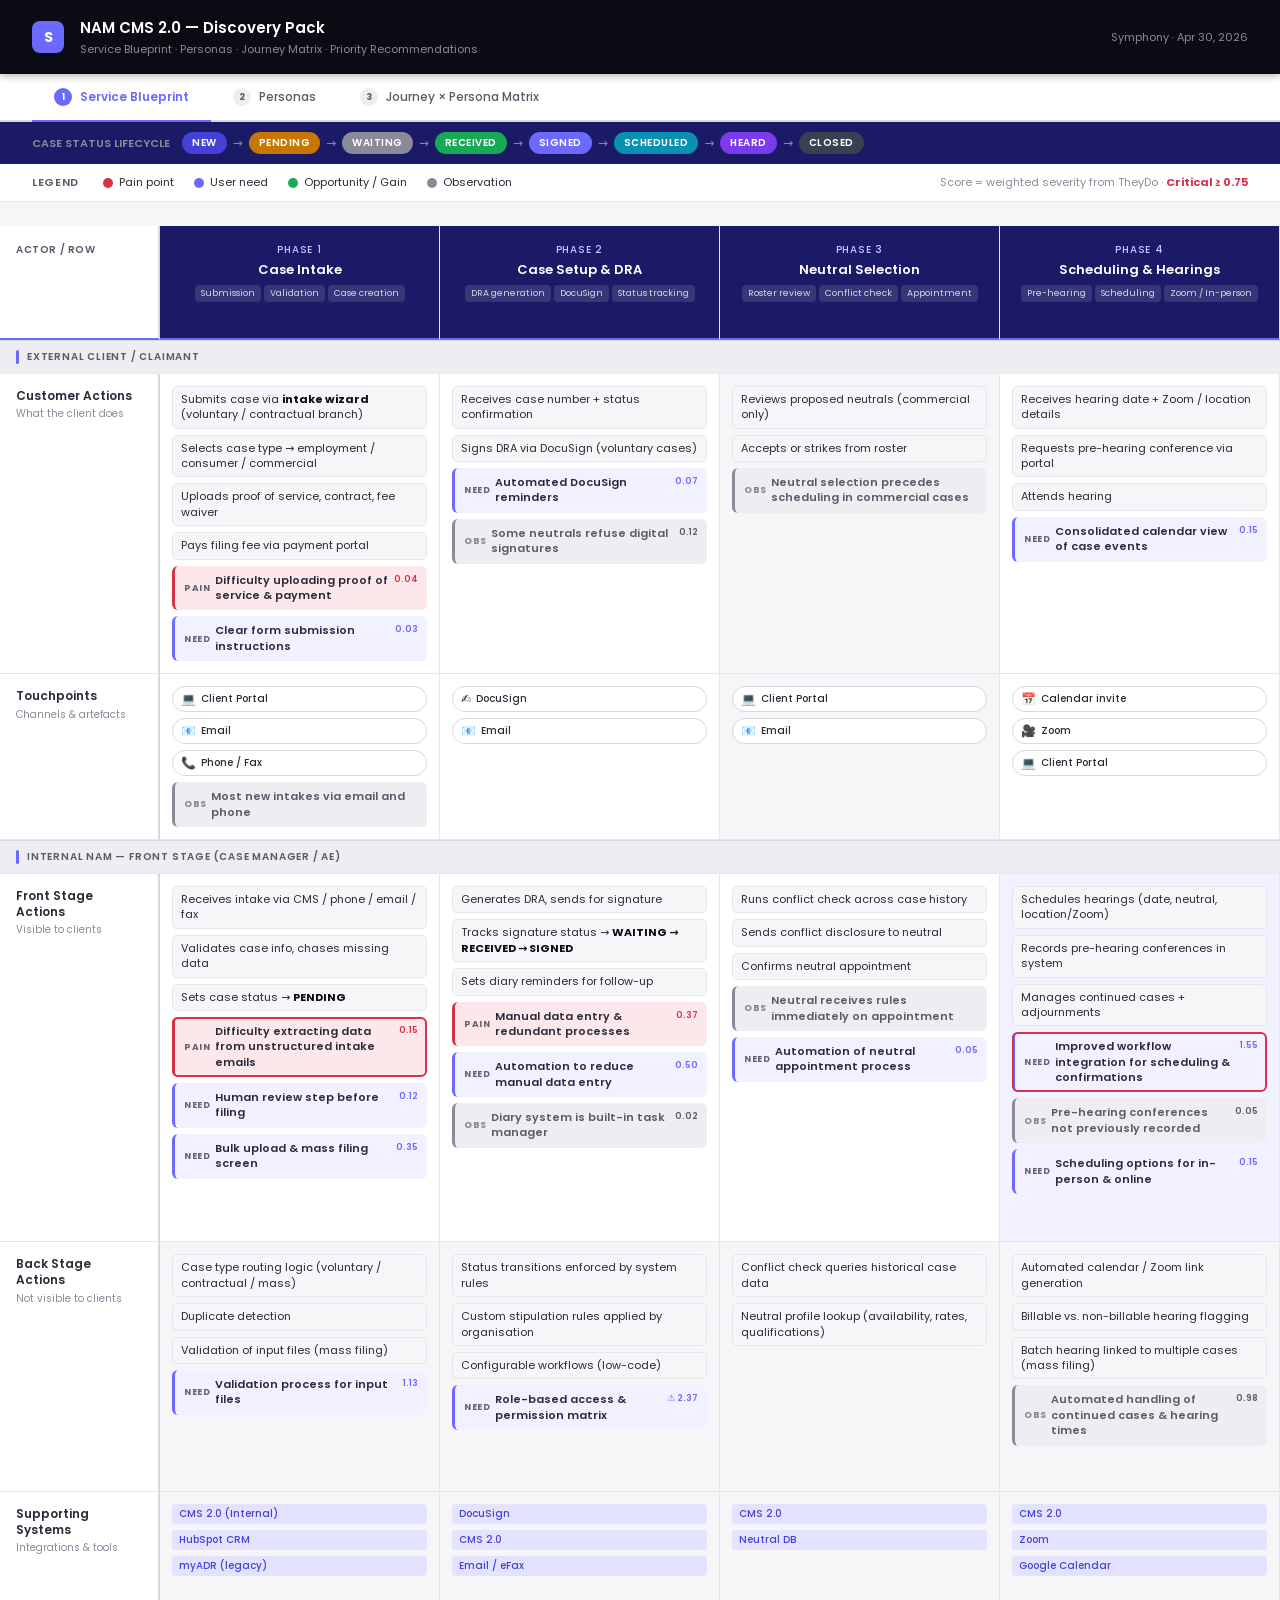
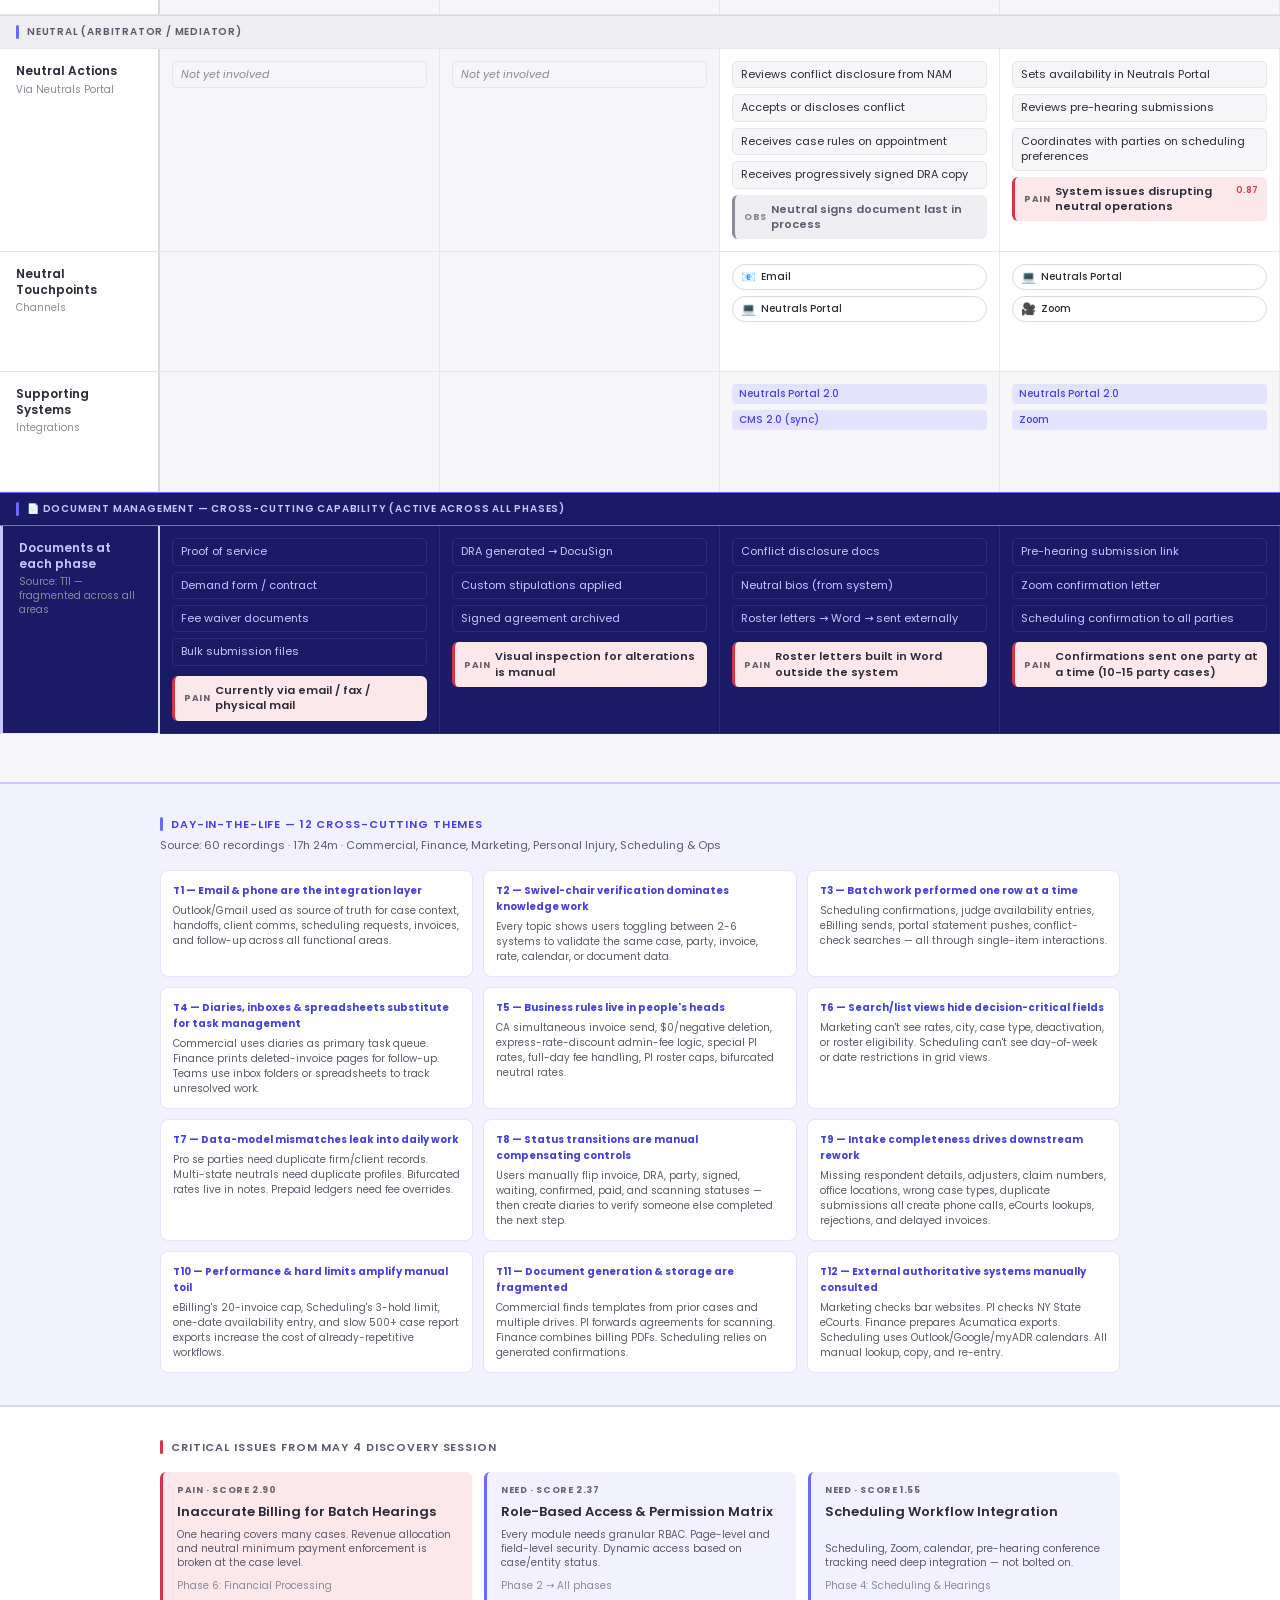
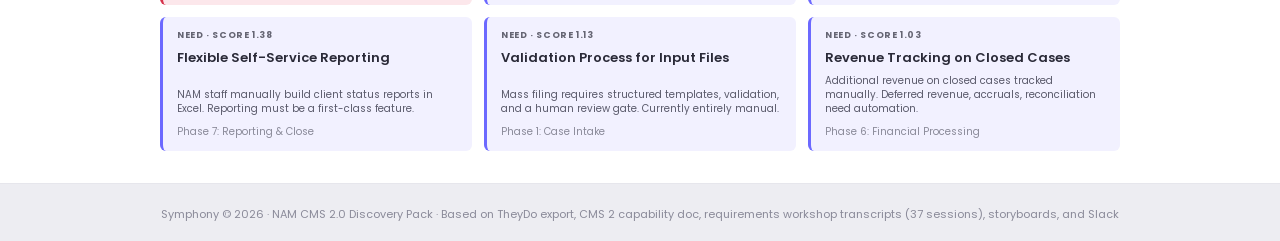
==== commit ab10eea5: "Update discovery-pack.html Co-authored-by: Cursor <cursoragent@cursor.com>" ====
--- a/discovery-pack.html
+++ b/discovery-pack.html
@@ -248,63 +248,9 @@
   /* ══ FOOTER ══ */
   .app-footer { padding: 16px 32px; background: var(--paper-2); border-top: 1px solid var(--line); text-align: center; }
   .app-footer span { font-size: 11px; color: var(--ink-4); }
-
-  /* ══ CLIENT-SIDE PASSWORD GATE (GitHub Pages cannot enforce server-side auth) ══ */
-  body.auth-pending { overflow: hidden; }
-  .auth-gate {
-    position: fixed; inset: 0; z-index: 9999;
-    display: flex; align-items: center; justify-content: center;
-    padding: 24px;
-    background: linear-gradient(155deg, var(--ink) 0%, #12122a 45%, #1a1a40 100%);
-  }
-  .auth-gate[hidden] { display: none !important; }
-  .auth-card {
-    width: 100%; max-width: 400px;
-    background: var(--surface); border-radius: 16px;
-    padding: 28px 28px 22px;
-    box-shadow: 0 24px 56px rgba(0,0,0,0.4);
-    border: 1px solid var(--line);
-  }
-  .auth-brand { margin-bottom: 20px; }
-  .auth-title { font-size: 18px; font-weight: 600; color: var(--ink); }
-  .auth-subtitle { font-size: 12px; color: var(--ink-3); margin-top: 6px; line-height: 1.45; }
-  .auth-label { display: block; font-size: 11px; font-weight: 600; color: var(--ink-3); margin-bottom: 6px; text-transform: uppercase; letter-spacing: 0.06em; }
-  .auth-input {
-    width: 100%; padding: 12px 14px; font-size: 14px; font-family: var(--font-sans);
-    border: 1px solid var(--line-2); border-radius: 8px; background: var(--paper);
-    color: var(--ink);
-  }
-  .auth-input:focus { outline: none; border-color: var(--indigo); box-shadow: 0 0 0 3px var(--indigo-100); }
-  .auth-error { min-height: 20px; margin-top: 8px; font-size: 12px; color: var(--error); font-weight: 500; }
-  .auth-btn {
-    width: 100%; margin-top: 14px; padding: 12px 16px; font-size: 13px; font-weight: 600;
-    font-family: var(--font-sans); color: white; background: var(--indigo); border: none;
-    border-radius: 8px; cursor: pointer;
-  }
-  .auth-btn:hover { background: var(--indigo-700); }
-  .auth-note { margin-top: 16px; font-size: 10px; color: var(--ink-4); line-height: 1.45; }
 </style>
 </head>
-<body class="auth-pending">
-
-<div id="auth-gate" class="auth-gate" role="dialog" aria-labelledby="auth-title">
-  <div class="auth-card">
-    <div class="auth-brand">
-      <div class="app-logo" style="width:36px;height:36px;font-size:15px;">S</div>
-      <div id="auth-title" class="auth-title">NAM CMS 2.0 — Discovery Pack</div>
-      <p class="auth-subtitle">Enter the shared password to view this page.</p>
-    </div>
-    <form id="auth-form">
-      <label class="auth-label" for="auth-password">Password</label>
-      <input type="password" id="auth-password" name="password" class="auth-input" required autocomplete="current-password" />
-      <p id="auth-error" class="auth-error" role="alert"></p>
-      <button type="submit" class="auth-btn">Unlock</button>
-      <p class="auth-note">This check runs in the browser only. Anyone can inspect the page source or bypass it with enough effort. For real secrecy, use a private repo + invited viewers or host behind login (e.g. Cloudflare Access).</p>
-    </form>
-  </div>
-</div>
-
-<div id="site-root" hidden>
+<body>
 
 <!-- ══ HEADER ══ -->
 <div class="app-header">
@@ -327,9 +273,7 @@
   <button class="tab-btn" onclick="showTab('matrix', this)">
     <span class="tab-num">3</span> Journey × Persona Matrix
   </button>
-  <button class="tab-btn" onclick="showTab('priority', this)">
-    <span class="tab-num">4</span> Priority Recommendations
-  </button>
+
 </div>
 
 <!-- ══════════════════════════════════════
@@ -375,7 +319,7 @@
     <div class="phase-header"><div class="phase-num">Phase 2</div><div class="phase-name">Case Setup & DRA</div><div class="phase-steps"><span class="phase-step">DRA generation</span><span class="phase-step">DocuSign</span><span class="phase-step">Status tracking</span></div></div>
     <div class="phase-header"><div class="phase-num">Phase 3</div><div class="phase-name">Neutral Selection</div><div class="phase-steps"><span class="phase-step">Roster review</span><span class="phase-step">Conflict check</span><span class="phase-step">Appointment</span></div></div>
     <div class="phase-header"><div class="phase-num">Phase 4</div><div class="phase-name">Scheduling & Hearings</div><div class="phase-steps"><span class="phase-step">Pre-hearing</span><span class="phase-step">Scheduling</span><span class="phase-step">Zoom / In-person</span></div></div>
-    <div class="phase-header"><div class="phase-num">Phase 5</div><div class="phase-name">Document Management</div><div class="phase-steps"><span class="phase-step">Upload</span><span class="phase-step">Share</span><span class="phase-step">e-Sign</span></div></div>
+    <div class="phase-header"><div class="phase-num">Phase 5</div><div class="phase-name">Hearing & Outcome</div><div class="phase-steps"><span class="phase-step">Pre-hearing</span><span class="phase-step">Hearing day</span><span class="phase-step">Decision / PMA</span></div></div>
     <div class="phase-header"><div class="phase-num">Phase 6</div><div class="phase-name">Financial Processing</div><div class="phase-steps"><span class="phase-step">Invoicing</span><span class="phase-step">Payments</span><span class="phase-step">Neutral pay</span><span class="phase-step">Reconciliation</span></div></div>
     <div class="phase-header"><div class="phase-num">Phase 7</div><div class="phase-name">Reporting & Close</div><div class="phase-steps"><span class="phase-step">Case close</span><span class="phase-step">Reports</span><span class="phase-step">Audit trail</span></div></div>
 
@@ -386,7 +330,7 @@
     <div class="cell actor-client"><div class="action">Receives case number + status confirmation</div><div class="action">Signs DRA via DocuSign (voluntary cases)</div><div class="card card-need"><div class="card-header"><span class="card-type">Need</span><span class="card-title">Automated DocuSign reminders</span><span class="card-score" style="color:var(--indigo)">0.07</span></div></div><div class="card card-obs"><div class="card-header"><span class="card-type">Obs</span><span class="card-title">Some neutrals refuse digital signatures</span><span class="card-score">0.12</span></div></div></div>
     <div class="cell actor-client muted"><div class="action">Reviews proposed neutrals (commercial only)</div><div class="action">Accepts or strikes from roster</div><div class="card card-obs"><div class="card-header"><span class="card-type">Obs</span><span class="card-title">Neutral selection precedes scheduling in commercial cases</span></div></div></div>
     <div class="cell actor-client"><div class="action">Receives hearing date + Zoom / location details</div><div class="action">Requests pre-hearing conference via portal</div><div class="action">Attends hearing</div><div class="card card-need"><div class="card-header"><span class="card-type">Need</span><span class="card-title">Consolidated calendar view of case events</span><span class="card-score" style="color:var(--indigo)">0.15</span></div></div></div>
-    <div class="cell actor-client"><div class="action">Uploads case documents</div><div class="action">Accesses shared documents from NAM</div><div class="action">Submits prehearing materials via link</div><div class="card card-need"><div class="card-header"><span class="card-type">Need</span><span class="card-title">Link to upload prehearing submissions</span><span class="card-score" style="color:var(--indigo)">0.08</span></div></div></div>
+    <div class="cell actor-client"><div class="action">Attends hearing — Zoom or in-person</div><div class="action">Participates in pre-hearing conference</div><div class="action">Receives decision / award / PMA</div><div class="action">Confirms settlement if applicable</div><div class="card card-obs"><div class="card-header"><span class="card-type">Obs</span><span class="card-title">Decision shared only after payment (arbitration)</span></div></div></div>
     <div class="cell actor-client"><div class="action">Views invoices online</div><div class="action">Pays via portal (ACH / card)</div><div class="action">Receives decision after payment (arbitration)</div><div class="card card-gain"><div class="card-header"><span class="card-type">Gain</span><span class="card-title">Automated fee collection & payment</span><span class="card-score" style="color:var(--success)">0.02</span></div></div><div class="card card-obs"><div class="card-header"><span class="card-type">Obs</span><span class="card-title">Decision shared only after payment</span></div></div></div>
     <div class="cell actor-client muted"><div class="action">Receives case closure notification</div><div class="action">Accesses final decision / settlement documents</div></div>
 
@@ -395,7 +339,7 @@
     <div class="cell actor-client"><div class="touchpoint"><span class="tp-icon">✍️</span> DocuSign</div><div class="touchpoint"><span class="tp-icon">📧</span> Email</div></div>
     <div class="cell actor-client muted"><div class="touchpoint"><span class="tp-icon">💻</span> Client Portal</div><div class="touchpoint"><span class="tp-icon">📧</span> Email</div></div>
     <div class="cell actor-client"><div class="touchpoint"><span class="tp-icon">📅</span> Calendar invite</div><div class="touchpoint"><span class="tp-icon">🎥</span> Zoom</div><div class="touchpoint"><span class="tp-icon">💻</span> Client Portal</div></div>
-    <div class="cell actor-client"><div class="touchpoint"><span class="tp-icon">💻</span> Client Portal</div><div class="touchpoint"><span class="tp-icon">✍️</span> DocuSign</div></div>
+    <div class="cell actor-client"><div class="touchpoint"><span class="tp-icon">🎥</span> Zoom</div><div class="touchpoint"><span class="tp-icon">📍</span> In-person venue</div><div class="touchpoint"><span class="tp-icon">📧</span> Email (decision)</div></div>
     <div class="cell actor-client"><div class="touchpoint"><span class="tp-icon">💻</span> Client Portal</div><div class="touchpoint"><span class="tp-icon">💳</span> Authorize.Net</div><div class="touchpoint"><span class="tp-icon">📧</span> Email / eFax</div></div>
     <div class="cell actor-client muted"><div class="touchpoint"><span class="tp-icon">📧</span> Email</div><div class="touchpoint"><span class="tp-icon">💻</span> Client Portal</div></div>
 
@@ -415,7 +359,7 @@
     <div class="cell actor-internal muted"><div class="action">Status transitions enforced by system rules</div><div class="action">Custom stipulation rules applied by organisation</div><div class="action">Configurable workflows (low-code)</div><div class="card card-need"><div class="card-header"><span class="card-type">Need</span><span class="card-title">Role-based access & permission matrix</span><span class="card-score" style="color:var(--indigo)">⚠ 2.37</span></div></div></div>
     <div class="cell actor-internal muted"><div class="action">Conflict check queries historical case data</div><div class="action">Neutral profile lookup (availability, rates, qualifications)</div></div>
     <div class="cell actor-internal muted"><div class="action">Automated calendar / Zoom link generation</div><div class="action">Billable vs. non-billable hearing flagging</div><div class="action">Batch hearing linked to multiple cases (mass filing)</div><div class="card card-obs"><div class="card-header"><span class="card-type">Obs</span><span class="card-title">Automated handling of continued cases & hearing times</span><span class="card-score">0.98</span></div></div></div>
-    <div class="cell actor-internal muted"><div class="action">Document version control</div><div class="action">Role-based document access enforcement</div><div class="action">Automated note creation for system actions</div><div class="card card-obs"><div class="card-header"><span class="card-type">Obs</span><span class="card-title">Automated note creation for system-generated actions</span><span class="card-score">0.12</span></div></div></div>
+    <div class="cell actor-internal muted"><div class="action">Status auto-transitions to HEARD on session close</div><div class="action">Revenue recognition triggered on hearing date</div><div class="action">Neutral payment queued in payables run</div><div class="action">Billable time calculated and allocated across cases</div><div class="card card-obs"><div class="card-header"><span class="card-type">Obs</span><span class="card-title">Revenue recognised on hearing date — not case close date</span></div></div></div>
     <div class="cell actor-internal muted"><div class="action">Revenue recognised on hearing date (not close)</div><div class="action">Neutral minimum applied at hearing level (not case level)</div><div class="action">Time split proportionally across batched cases</div><div class="card card-pain"><div class="card-header"><span class="card-type">Pain</span><span class="card-title">Difficulty ensuring accurate journal entries</span><span class="card-score" style="color:var(--error)">0.23</span></div></div></div>
     <div class="cell actor-internal muted"><div class="action">Immutable audit trail of all user actions</div><div class="action">Status change logged with timestamp + user</div><div class="action">Unused reports flagged for removal</div></div>
 
@@ -424,7 +368,7 @@
     <div class="cell actor-internal muted"><div class="sys-tag">DocuSign</div><div class="sys-tag">CMS 2.0</div><div class="sys-tag">Email / eFax</div></div>
     <div class="cell actor-internal muted"><div class="sys-tag">CMS 2.0</div><div class="sys-tag">Neutral DB</div></div>
     <div class="cell actor-internal muted"><div class="sys-tag">CMS 2.0</div><div class="sys-tag">Zoom</div><div class="sys-tag">Google Calendar</div></div>
-    <div class="cell actor-internal muted"><div class="sys-tag">CMS 2.0</div><div class="sys-tag">DocuSign</div><div class="sys-tag">SharePoint / Azure Blob</div></div>
+    <div class="cell actor-internal muted"><div class="sys-tag">CMS 2.0</div><div class="sys-tag">Zoom</div><div class="sys-tag">DocuSign (PMA/award)</div></div>
     <div class="cell actor-internal muted"><div class="sys-tag">CMS 2.0</div><div class="sys-tag">Authorize.Net</div><div class="sys-tag">Acumatica ERP</div><div class="sys-tag">eFax</div></div>
     <div class="cell actor-internal muted"><div class="sys-tag">CMS 2.0</div><div class="sys-tag">Reporting module</div><div class="sys-tag">Acumatica</div></div>
 
@@ -434,7 +378,7 @@
     <div class="cell actor-neutral muted"><div class="action" style="color:var(--ink-4);font-style:italic;">Not yet involved</div></div>
     <div class="cell actor-neutral muted"><div class="action" style="color:var(--ink-4);font-style:italic;">Not yet involved</div></div>
     <div class="cell actor-neutral"><div class="action">Reviews conflict disclosure from NAM</div><div class="action">Accepts or discloses conflict</div><div class="action">Receives case rules on appointment</div><div class="action">Receives progressively signed DRA copy</div><div class="card card-obs"><div class="card-header"><span class="card-type">Obs</span><span class="card-title">Neutral signs document last in process</span></div></div></div>
-    <div class="cell actor-neutral"><div class="action">Sets availability in Neutrals Portal</div><div class="action">Reviews pre-hearing submissions</div><div class="action">Conducts hearing (Zoom / in-person)</div><div class="action">Closes session</div><div class="card card-pain"><div class="card-header"><span class="card-type">Pain</span><span class="card-title">System issues disrupting neutral operations</span><span class="card-score" style="color:var(--error)">0.87</span></div></div></div>
+    <div class="cell actor-neutral"><div class="action">Sets availability in Neutrals Portal</div><div class="action">Reviews pre-hearing submissions</div><div class="action">Coordinates with parties on scheduling preferences</div><div class="card card-pain"><div class="card-header"><span class="card-type">Pain</span><span class="card-title">System issues disrupting neutral operations</span><span class="card-score" style="color:var(--error)">0.87</span></div></div></div>
     <div class="cell actor-neutral"><div class="action">Accesses shared documents via Neutrals Portal</div><div class="action">Submits decision / award document</div><div class="action">Submits timesheet</div><div class="card card-need"><div class="card-header"><span class="card-type">Need</span><span class="card-title">Detailed time & task breakdown for neutrals</span><span class="card-score" style="color:var(--indigo)">0.06</span></div></div></div>
     <div class="cell actor-neutral"><div class="action">Receives payment statement at month-end</div><div class="action">Reviews compensation breakdown</div><div class="card card-need"><div class="card-header"><span class="card-type">Need</span><span class="card-title">Track neutral rates & payments over time</span><span class="card-score" style="color:var(--indigo)">0.07</span></div></div><div class="card card-obs"><div class="card-header"><span class="card-type">Obs</span><span class="card-title">Neutrals paid at month-end of case closure</span></div></div></div>
     <div class="cell actor-neutral muted"><div class="action" style="color:var(--ink-4);font-style:italic;">Not directly involved</div></div>
@@ -443,7 +387,7 @@
     <div class="cell actor-neutral muted"></div><div class="cell actor-neutral muted"></div>
     <div class="cell actor-neutral"><div class="touchpoint"><span class="tp-icon">📧</span> Email</div><div class="touchpoint"><span class="tp-icon">💻</span> Neutrals Portal</div></div>
     <div class="cell actor-neutral"><div class="touchpoint"><span class="tp-icon">💻</span> Neutrals Portal</div><div class="touchpoint"><span class="tp-icon">🎥</span> Zoom</div></div>
-    <div class="cell actor-neutral"><div class="touchpoint"><span class="tp-icon">💻</span> Neutrals Portal</div><div class="touchpoint"><span class="tp-icon">✍️</span> DocuSign</div></div>
+    <div class="cell actor-neutral"><div class="touchpoint"><span class="tp-icon">🎥</span> Zoom</div><div class="touchpoint"><span class="tp-icon">💻</span> Neutrals Portal</div><div class="touchpoint"><span class="tp-icon">✍️</span> DocuSign (PMA)</div></div>
     <div class="cell actor-neutral"><div class="touchpoint"><span class="tp-icon">💻</span> Neutrals Portal</div><div class="touchpoint"><span class="tp-icon">📧</span> Email</div></div>
     <div class="cell actor-neutral muted"></div>
 
@@ -451,17 +395,90 @@
     <div class="cell actor-neutral muted"></div><div class="cell actor-neutral muted"></div>
     <div class="cell actor-neutral muted"><div class="sys-tag">Neutrals Portal 2.0</div><div class="sys-tag">CMS 2.0 (sync)</div></div>
     <div class="cell actor-neutral muted"><div class="sys-tag">Neutrals Portal 2.0</div><div class="sys-tag">Zoom</div></div>
-    <div class="cell actor-neutral muted"><div class="sys-tag">Neutrals Portal 2.0</div><div class="sys-tag">DocuSign</div></div>
+    <div class="cell actor-neutral muted"><div class="sys-tag">Neutrals Portal 2.0</div><div class="sys-tag">Zoom</div><div class="sys-tag">DocuSign</div></div>
     <div class="cell actor-neutral muted"><div class="sys-tag">Neutrals Portal 2.0</div><div class="sys-tag">Acumatica</div></div>
     <div class="cell actor-neutral muted"></div>
 
+
+    <!-- DOCUMENT MANAGEMENT — Cross-Cutting Capability -->
+    <div class="bp-section-header" style="background:var(--indigo-900);color:var(--indigo-200);border-color:var(--indigo);">📄 Document Management — Cross-Cutting Capability (active across all phases)</div>
+    <div class="row-label" style="background:var(--indigo-900);border-left:3px solid var(--indigo-200);">
+      <div class="row-label-name" style="color:var(--indigo-200);">Documents at each phase</div>
+      <div class="row-label-desc" style="color:var(--ink-4);">Source: T11 — fragmented across all areas</div>
+    </div>
+    <div class="cell" style="background:var(--indigo-900);border-color:#2D2B7A;">
+      <div class="action" style="background:#1B1A66;border-color:#2D2B7A;color:var(--indigo-200);">Proof of service</div>
+      <div class="action" style="background:#1B1A66;border-color:#2D2B7A;color:var(--indigo-200);">Demand form / contract</div>
+      <div class="action" style="background:#1B1A66;border-color:#2D2B7A;color:var(--indigo-200);">Fee waiver documents</div>
+      <div class="action" style="background:#1B1A66;border-color:#2D2B7A;color:var(--indigo-200);">Bulk submission files</div>
+      <div class="card card-pain" style="margin-top:4px;"><div class="card-header"><span class="card-type">Pain</span><span class="card-title">Currently via email / fax / physical mail</span></div></div>
+    </div>
+    <div class="cell" style="background:var(--indigo-900);border-color:#2D2B7A;">
+      <div class="action" style="background:#1B1A66;border-color:#2D2B7A;color:var(--indigo-200);">DRA generated → DocuSign</div>
+      <div class="action" style="background:#1B1A66;border-color:#2D2B7A;color:var(--indigo-200);">Custom stipulations applied</div>
+      <div class="action" style="background:#1B1A66;border-color:#2D2B7A;color:var(--indigo-200);">Signed agreement archived</div>
+      <div class="card card-pain" style="margin-top:4px;"><div class="card-header"><span class="card-type">Pain</span><span class="card-title">Visual inspection for alterations is manual</span></div></div>
+    </div>
+    <div class="cell" style="background:var(--indigo-900);border-color:#2D2B7A;">
+      <div class="action" style="background:#1B1A66;border-color:#2D2B7A;color:var(--indigo-200);">Conflict disclosure docs</div>
+      <div class="action" style="background:#1B1A66;border-color:#2D2B7A;color:var(--indigo-200);">Neutral bios (from system)</div>
+      <div class="action" style="background:#1B1A66;border-color:#2D2B7A;color:var(--indigo-200);">Roster letters → Word → sent externally</div>
+      <div class="card card-pain" style="margin-top:4px;"><div class="card-header"><span class="card-type">Pain</span><span class="card-title">Roster letters built in Word outside the system</span></div></div>
+    </div>
+    <div class="cell" style="background:var(--indigo-900);border-color:#2D2B7A;">
+      <div class="action" style="background:#1B1A66;border-color:#2D2B7A;color:var(--indigo-200);">Pre-hearing submission link</div>
+      <div class="action" style="background:#1B1A66;border-color:#2D2B7A;color:var(--indigo-200);">Zoom confirmation letter</div>
+      <div class="action" style="background:#1B1A66;border-color:#2D2B7A;color:var(--indigo-200);">Scheduling confirmation to all parties</div>
+      <div class="card card-pain" style="margin-top:4px;"><div class="card-header"><span class="card-type">Pain</span><span class="card-title">Confirmations sent one party at a time (10-15 party cases)</span></div></div>
+    </div>
+    <div class="cell" style="background:var(--indigo-900);border-color:#2D2B7A;">
+      <div class="action" style="background:#1B1A66;border-color:#2D2B7A;color:var(--indigo-200);">Pre-hearing briefs (secure access)</div>
+      <div class="action" style="background:#1B1A66;border-color:#2D2B7A;color:var(--indigo-200);">Decision / award document</div>
+      <div class="action" style="background:#1B1A66;border-color:#2D2B7A;color:var(--indigo-200);">PMA (Post-Mediation Agreement)</div>
+      <div class="card card-need" style="margin-top:4px;"><div class="card-header"><span class="card-type">Need</span><span class="card-title">Secure doc sharing — email is a major security risk</span></div></div>
+    </div>
+    <div class="cell" style="background:var(--indigo-900);border-color:#2D2B7A;">
+      <div class="action" style="background:#1B1A66;border-color:#2D2B7A;color:var(--indigo-200);">Invoices (PDF + eBilling)</div>
+      <div class="action" style="background:#1B1A66;border-color:#2D2B7A;color:var(--indigo-200);">Payment receipts</div>
+      <div class="action" style="background:#1B1A66;border-color:#2D2B7A;color:var(--indigo-200);">Neutral payment statements</div>
+      <div class="card card-pain" style="margin-top:4px;"><div class="card-header"><span class="card-type">Pain</span><span class="card-title">Billing PDFs combined manually; portal statements pushed one at a time</span></div></div>
+    </div>
+    <div class="cell" style="background:var(--indigo-900);border-color:#2D2B7A;">
+      <div class="action" style="background:#1B1A66;border-color:#2D2B7A;color:var(--indigo-200);">Audit trail export</div>
+      <div class="action" style="background:#1B1A66;border-color:#2D2B7A;color:var(--indigo-200);">Client status reports</div>
+      <div class="action" style="background:#1B1A66;border-color:#2D2B7A;color:var(--indigo-200);">Case closure documentation</div>
+      <div class="card card-need" style="margin-top:4px;"><div class="card-header"><span class="card-type">Need</span><span class="card-title">Central document storage linked to case events — not spread across drives</span></div></div>
+    </div>
+
   </div><!-- /.blueprint -->
   </div><!-- /.blueprint-wrapper -->
+
+  <!-- Day in the Life findings -->
+  <div style="padding:32px;background:var(--indigo-50);border-top:2px solid var(--indigo-200);">
+    <div style="max-width:960px;margin:0 auto;">
+      <div style="font-size:11px;font-weight:600;text-transform:uppercase;letter-spacing:0.08em;color:var(--indigo-700);margin-bottom:4px;display:flex;align-items:center;gap:8px;"><div style="width:3px;height:14px;background:var(--indigo);border-radius:2px;"></div>Day-in-the-Life — 12 Cross-Cutting Themes</div>
+      <div style="font-size:11px;color:var(--ink-3);margin-bottom:16px;">Source: 60 recordings · 17h 24m · Commercial, Finance, Marketing, Personal Injury, Scheduling & Ops</div>
+      <div style="display:grid;grid-template-columns:repeat(auto-fill,minmax(280px,1fr));gap:10px;">
+        <div style="background:white;border-radius:8px;padding:12px;border:1px solid var(--indigo-100);"><div style="font-size:10px;font-weight:700;color:var(--indigo-700);margin-bottom:4px;">T1 — Email & phone are the integration layer</div><div style="font-size:10px;color:var(--ink-3);line-height:1.5;">Outlook/Gmail used as source of truth for case context, handoffs, client comms, scheduling requests, invoices, and follow-up across all functional areas.</div></div>
+        <div style="background:white;border-radius:8px;padding:12px;border:1px solid var(--indigo-100);"><div style="font-size:10px;font-weight:700;color:var(--indigo-700);margin-bottom:4px;">T2 — Swivel-chair verification dominates knowledge work</div><div style="font-size:10px;color:var(--ink-3);line-height:1.5;">Every topic shows users toggling between 2-6 systems to validate the same case, party, invoice, rate, calendar, or document data.</div></div>
+        <div style="background:white;border-radius:8px;padding:12px;border:1px solid var(--indigo-100);"><div style="font-size:10px;font-weight:700;color:var(--indigo-700);margin-bottom:4px;">T3 — Batch work performed one row at a time</div><div style="font-size:10px;color:var(--ink-3);line-height:1.5;">Scheduling confirmations, judge availability entries, eBilling sends, portal statement pushes, conflict-check searches — all through single-item interactions.</div></div>
+        <div style="background:white;border-radius:8px;padding:12px;border:1px solid var(--indigo-100);"><div style="font-size:10px;font-weight:700;color:var(--indigo-700);margin-bottom:4px;">T4 — Diaries, inboxes & spreadsheets substitute for task management</div><div style="font-size:10px;color:var(--ink-3);line-height:1.5;">Commercial uses diaries as primary task queue. Finance prints deleted-invoice pages for follow-up. Teams use inbox folders or spreadsheets to track unresolved work.</div></div>
+        <div style="background:white;border-radius:8px;padding:12px;border:1px solid var(--indigo-100);"><div style="font-size:10px;font-weight:700;color:var(--indigo-700);margin-bottom:4px;">T5 — Business rules live in people's heads</div><div style="font-size:10px;color:var(--ink-3);line-height:1.5;">CA simultaneous invoice send, $0/negative deletion, express-rate-discount admin-fee logic, special PI rates, full-day fee handling, PI roster caps, bifurcated neutral rates.</div></div>
+        <div style="background:white;border-radius:8px;padding:12px;border:1px solid var(--indigo-100);"><div style="font-size:10px;font-weight:700;color:var(--indigo-700);margin-bottom:4px;">T6 — Search/list views hide decision-critical fields</div><div style="font-size:10px;color:var(--ink-3);line-height:1.5;">Marketing can't see rates, city, case type, deactivation, or roster eligibility. Scheduling can't see day-of-week or date restrictions in grid views.</div></div>
+        <div style="background:white;border-radius:8px;padding:12px;border:1px solid var(--indigo-100);"><div style="font-size:10px;font-weight:700;color:var(--indigo-700);margin-bottom:4px;">T7 — Data-model mismatches leak into daily work</div><div style="font-size:10px;color:var(--ink-3);line-height:1.5;">Pro se parties need duplicate firm/client records. Multi-state neutrals need duplicate profiles. Bifurcated rates live in notes. Prepaid ledgers need fee overrides.</div></div>
+        <div style="background:white;border-radius:8px;padding:12px;border:1px solid var(--indigo-100);"><div style="font-size:10px;font-weight:700;color:var(--indigo-700);margin-bottom:4px;">T8 — Status transitions are manual compensating controls</div><div style="font-size:10px;color:var(--ink-3);line-height:1.5;">Users manually flip invoice, DRA, party, signed, waiting, confirmed, paid, and scanning statuses — then create diaries to verify someone else completed the next step.</div></div>
+        <div style="background:white;border-radius:8px;padding:12px;border:1px solid var(--indigo-100);"><div style="font-size:10px;font-weight:700;color:var(--indigo-700);margin-bottom:4px;">T9 — Intake completeness drives downstream rework</div><div style="font-size:10px;color:var(--ink-3);line-height:1.5;">Missing respondent details, adjusters, claim numbers, office locations, wrong case types, duplicate submissions all create phone calls, eCourts lookups, rejections, and delayed invoices.</div></div>
+        <div style="background:white;border-radius:8px;padding:12px;border:1px solid var(--indigo-100);"><div style="font-size:10px;font-weight:700;color:var(--indigo-700);margin-bottom:4px;">T10 — Performance & hard limits amplify manual toil</div><div style="font-size:10px;color:var(--ink-3);line-height:1.5;">eBilling's 20-invoice cap, Scheduling's 3-hold limit, one-date availability entry, and slow 500+ case report exports increase the cost of already-repetitive workflows.</div></div>
+        <div style="background:white;border-radius:8px;padding:12px;border:1px solid var(--indigo-100);"><div style="font-size:10px;font-weight:700;color:var(--indigo-700);margin-bottom:4px;">T11 — Document generation & storage are fragmented</div><div style="font-size:10px;color:var(--ink-3);line-height:1.5;">Commercial finds templates from prior cases and multiple drives. PI forwards agreements for scanning. Finance combines billing PDFs. Scheduling relies on generated confirmations.</div></div>
+        <div style="background:white;border-radius:8px;padding:12px;border:1px solid var(--indigo-100);"><div style="font-size:10px;font-weight:700;color:var(--indigo-700);margin-bottom:4px;">T12 — External authoritative systems manually consulted</div><div style="font-size:10px;color:var(--ink-3);line-height:1.5;">Marketing checks bar websites. PI checks NY State eCourts. Finance prepares Acumatica exports. Scheduling uses Outlook/Google/myADR calendars. All manual lookup, copy, and re-entry.</div></div>
+      </div>
+    </div>
+  </div>
 
   <!-- Critical issues footer -->
   <div style="padding:32px;background:var(--surface);border-top:2px solid var(--line-2);">
     <div style="max-width:960px;margin:0 auto;">
-      <div style="font-size:11px;font-weight:600;text-transform:uppercase;letter-spacing:0.08em;color:var(--ink-3);margin-bottom:16px;display:flex;align-items:center;gap:8px;"><div style="width:3px;height:14px;background:var(--error);border-radius:2px;"></div>Critical Issues — Highest Priority for Discovery Sessions</div>
+      <div style="font-size:11px;font-weight:600;text-transform:uppercase;letter-spacing:0.08em;color:var(--ink-3);margin-bottom:16px;display:flex;align-items:center;gap:8px;"><div style="width:3px;height:14px;background:var(--error);border-radius:2px;"></div>Critical Issues from May 4 Discovery Session</div>
       <div style="display:grid;grid-template-columns:repeat(auto-fit,minmax(260px,1fr));gap:12px;">
         <div class="card card-pain" style="padding:12px 14px;"><div class="card-header"><span class="card-type">Pain · Score 2.90</span></div><div class="card-title" style="font-size:13px;margin-top:4px;">Inaccurate Billing for Batch Hearings</div><div class="card-body" style="margin-top:4px;">One hearing covers many cases. Revenue allocation and neutral minimum payment enforcement is broken at the case level.</div><div style="font-size:10px;color:var(--ink-4);margin-top:6px;">Phase 6: Financial Processing</div></div>
         <div class="card card-need" style="padding:12px 14px;"><div class="card-header"><span class="card-type">Need · Score 2.37</span></div><div class="card-title" style="font-size:13px;margin-top:4px;">Role-Based Access & Permission Matrix</div><div class="card-body" style="margin-top:4px;">Every module needs granular RBAC. Page-level and field-level security. Dynamic access based on case/entity status.</div><div style="font-size:10px;color:var(--ink-4);margin-top:6px;">Phase 2 → All phases</div></div>
@@ -479,47 +496,124 @@
 ══════════════════════════════════════ -->
 <div class="tab-panel" id="tab-personas">
   <div class="inner-pad">
-    <div class="section-eyebrow">7 distinct actors across internal, external, and neutral roles</div>
+    <div class="section-eyebrow">9 role-based personas — sourced from 45 requirements sessions (2023), May 4 discovery session, and 60 day-in-the-life recordings. "Spoke to" lists who has been interviewed in each role — add names as more people are engaged.</div>
+
+
+
     <div class="personas-grid">
 
+      <!-- JASON -->
+      <div class="persona-card" style="border-top:3px solid #1B1A66;">
+        <div class="persona-header"><div class="persona-avatar" style="background:#E8E8FF;">🎯</div><div class="persona-meta"><div class="persona-name">Senior Business Owner</div><div class="persona-role">Strategic decision-maker — sets principles and holds final call when stakeholders disagree</div><span class="persona-type-badge badge-internal">Internal · NAM</span></div></div>
+        <div style="font-size:10px;font-weight:600;color:var(--ink-4);text-transform:uppercase;letter-spacing:0.06em;margin-bottom:2px;">Spoke to</div>
+        <div style="font-size:11px;color:var(--ink-2);background:var(--paper);padding:5px 8px;border-radius:5px;border:1px solid var(--line);">Jason <span style="color:var(--ink-4);font-size:10px;">(2023 requirements sessions)</span></div>
+        <div class="persona-stat-row"><div class="persona-stat"><div class="persona-stat-val" style="color:#1B1A66;">Decision</div><div class="persona-stat-lbl">Maker</div></div><div class="persona-stat"><div class="persona-stat-val" style="color:#1B1A66;">Strategic</div><div class="persona-stat-lbl">Altitude</div></div><div class="persona-stat"><div class="persona-stat-val" style="color:var(--warn)">High</div><div class="persona-stat-lbl">Influence</div></div></div>
+        <div><div class="persona-section-title">What they do</div><div style="font-size:11px;color:var(--ink-3);margin-top:6px;line-height:1.6;">Frames build-vs-buy decisions. Sets the principle that CMS 2.0 must not replicate CMS 1.0 workarounds. Weighs in on whether features earn their place. Frequently asks "are we sure we need this?" When Jason concedes a point, it tends to stick — he is the deciding voice when NAM SMEs disagree.</div></div>
+        <div><div class="persona-section-title">Distinctive positions</div><div class="tag-list"><span class="tag need">No system-imposed bulk limits</span><span class="tag need">Configurable commissions engine</span><span class="tag need">Three-folder document model</span><span class="tag need">No hardcoded workarounds in 2.0</span></div></div>
+        <div><div class="persona-section-title">Why critical for sessions</div><div style="font-size:11px;color:var(--ink-3);margin-top:6px;line-height:1.6;">The NAM business owner equivalent to Shaun Cutter on the product side. Getting alignment with Jason on MVP scope and phasing is as important as getting it from the CTO.</div></div>
+        <div class="quote">"Be careful not to take too much information about what it does — some of what it does today is to work around limitations of the current platform that must not exist on the new platform."</div>
+      </div>
+
+      <!-- JACKIE STRAFASIO -->
+
+      <!-- IT / TECHNICAL DIRECTOR -->
+      <div class="persona-card" style="border-top:3px solid #374151;">
+        <div class="persona-header"><div class="persona-avatar" style="background:#F3F4F6;">💻</div><div class="persona-meta"><div class="persona-name">IT / Technical Director</div><div class="persona-role">Owns the existing CMS architecture, data migration strategy, and system integrations</div><span class="persona-type-badge badge-internal">Internal · NAM</span></div></div>
+        <div style="font-size:10px;font-weight:600;color:var(--ink-4);text-transform:uppercase;letter-spacing:0.06em;margin-bottom:2px;">Spoke to</div>
+        <div style="font-size:11px;color:var(--ink-2);background:var(--paper);padding:5px 8px;border-radius:5px;border:1px solid var(--line);">Mike <span style="color:var(--ink-4);font-size:10px;">(May 4 discovery — confirmed as IT lead)</span> · Shaun Cutter (CTO) <span style="color:var(--ink-4);font-size:10px;">(May 4 discovery — session chair)</span></div>
+        <div class="persona-stat-row"><div class="persona-stat"><div class="persona-stat-val" style="color:#374151;">Tech</div><div class="persona-stat-lbl">Decisions</div></div><div class="persona-stat"><div class="persona-stat-val" style="color:#374151;">Migration</div><div class="persona-stat-lbl">Risk owner</div></div><div class="persona-stat"><div class="persona-stat-val" style="color:var(--warn)">High</div><div class="persona-stat-lbl">Influence</div></div></div>
+        <div><div class="persona-section-title">What they do</div><div style="font-size:11px;color:var(--ink-3);margin-top:6px;line-height:1.6;">Owns the SQL database architecture going back to the 1990s. Manages the three-system estate (internal CMS, myADR, Neutrals Portal). Sets technical requirements for the new platform. Most critical input: the new system must run in parallel with CMS 1, remain in synchronisation, and allow slow migration. This is the risk that sank the previous vendor.</div></div>
+        <div><div class="persona-section-title">Critical position</div><div class="tag-list"><span class="tag need">Parallel systems running simultaneously</span><span class="tag need">Data sync during migration</span><span class="tag need">Real-time reporting</span><span class="tag need">10-15yr historical data access</span></div></div>
+        <div><div class="persona-section-title">Key point from session</div><div style="font-size:11px;color:var(--ink-3);line-height:1.5;background:var(--error-bg);padding:8px 10px;border-radius:6px;margin-top:6px;">⚠️ "Getting from the existing system to the next one is going to be huge. That's something that definitely bit us on the last initiative." — Mike, May 4</div></div>
+      </div>
+
+      <!-- COMMERCIAL CASE MANAGER -->      <div class="persona-card" style="border-top:3px solid var(--c-cm);">
+        <div class="persona-header"><div class="persona-avatar" style="background:#E0F2FE;">⚙️</div><div class="persona-meta"><div class="persona-name">Commercial Case Manager</div><div class="persona-role">Manages complex multi-party commercial arbitrations end-to-end — intake, party management, scheduling, invoicing</div><span class="persona-type-badge badge-internal">Internal · NAM</span></div></div>
+        <div style="font-size:10px;font-weight:600;color:var(--ink-4);text-transform:uppercase;letter-spacing:0.06em;margin-bottom:2px;">Spoke to</div>
+        <div style="font-size:11px;color:var(--ink-2);background:var(--paper);padding:5px 8px;border-radius:5px;border:1px solid var(--line);">Jackie Strafasio <span style="color:var(--ink-4);font-size:10px;">(2023 sessions · May 4 discovery)</span> · Jackie Selvi <span style="color:var(--ink-4);font-size:10px;">(2023 sessions)</span></div>
+        <div class="persona-stat-row"><div class="persona-stat"><div class="persona-stat-val" style="color:var(--c-cm)">Daily</div><div class="persona-stat-lbl">Frequency</div></div><div class="persona-stat"><div class="persona-stat-val" style="color:var(--error)">High</div><div class="persona-stat-lbl">Pain level</div></div><div class="persona-stat"><div class="persona-stat-val" style="color:var(--c-cm)">High</div><div class="persona-stat-lbl">Confidence</div></div></div>
+        <div><div class="persona-section-title">What they do</div><div style="font-size:11px;color:var(--ink-3);margin-top:6px;line-height:1.6;">The dominant operational voice across all 45 sessions. Manages case managers day-to-day on the PI/voluntary side. Speaks from lived experience — references specific neutrals, specific adjournment patterns, specific status edge cases. Sessions were rescheduled around her absence. When she's not in a session, decisions are deferred.</div></div>
+        <div><div class="persona-section-title">Owns these areas</div><div class="tag-list"><span class="tag need">Neutral selection process</span><span class="tag need">Adjournment & pre-hearing rules</span><span class="tag need">Party-vs-arbitrator interactions</span><span class="tag need">Status semantics (declined vs withdrawn)</span></div></div>
+        <div><div class="persona-section-title">Key pain points</div><div class="tag-list"><span class="tag pain">Hard-coded GEICO stipulation field</span><span class="tag pain">Status drop-down duplicates & dead values</span><span class="tag pain">Pre-hearing conferences not tracked</span><span class="tag pain">Configuring anything requires a developer</span></div></div>
+        <div class="quote">"I adjourn so many matters" — she owns the scheduling complexity more than anyone else in the room.</div>
+      </div>
+
+      <!-- JACKIE SELVI — merged into Commercial Case Manager persona above -->
+
+      <!-- SHARON -->
+      <div class="persona-card" style="border-top:3px solid var(--c-fin);">
+        <div class="persona-header"><div class="persona-avatar" style="background:var(--error-bg);">💰</div><div class="persona-meta"><div class="persona-name">Finance Operations</div><div class="persona-role">Day-to-day billing, invoicing, neutral compensation, reconciliation and month-end close</div><span class="persona-type-badge badge-internal">Internal · NAM</span></div></div>
+        <div style="font-size:10px;font-weight:600;color:var(--ink-4);text-transform:uppercase;letter-spacing:0.06em;margin-bottom:2px;">Spoke to</div>
+        <div style="font-size:11px;color:var(--ink-2);background:var(--paper);padding:5px 8px;border-radius:5px;border:1px solid var(--line);">Sharon <span style="color:var(--ink-4);font-size:10px;">(2023 sessions)</span> · Revenue Ops Manager <span style="color:var(--ink-4);font-size:10px;">(Day-in-the-Life, 11 recordings)</span></div>
+        <div class="persona-stat-row"><div class="persona-stat"><div class="persona-stat-val" style="color:var(--c-fin)">Weekly</div><div class="persona-stat-lbl">Frequency</div></div><div class="persona-stat"><div class="persona-stat-val" style="color:var(--error)">Critical</div><div class="persona-stat-lbl">Pain level</div></div><div class="persona-stat"><div class="persona-stat-val" style="color:var(--c-fin)">High</div><div class="persona-stat-lbl">Confidence</div></div></div>
+        <div><div class="persona-section-title">What they do</div><div style="font-size:11px;color:var(--ink-3);margin-top:6px;line-height:1.6;">Owns the day-to-day finance workarounds. Has a "back door" toolkit of special routines to fix what the system gets wrong — these should not exist in CMS 2.0. Runs statement generation after hours because it crashes the system during business hours. Cuts email batches into groups of 20. Manually fixes MP (multiple-payment) duplicates every month. Tracks a "pick up from broken run" menu item as a normal step.</div></div>
+        <div><div class="persona-section-title">Key pain points</div><div class="tag-list"><span class="tag pain">Batch hearing billing inaccuracy (2.90)</span><span class="tag pain">Manual 3-report reconciliation</span><span class="tag pain">Statements crash system during business hours</span><span class="tag pain">20-record email batch limit</span><span class="tag pain">Monthly MP duplicate fixing in Excel</span><span class="tag pain">Revenue tracking on closed cases</span></div></div>
+        <div><div class="persona-section-title">Owns these integrations</div><div class="tag-list"><span class="tag need">Acumatica ERP</span><span class="tag need">ACH / Lockstep payments</span><span class="tag need">Refunds-payable workflow</span><span class="tag need">GL holding pen for overpayments</span></div></div>
+        <div class="quote">"I have to manually fix every month" — her day is structurally defined by working around the system.</div>
+      </div>
+
+      <!-- PAT -->
+      <div class="persona-card" style="border-top:3px solid #B91C1C;">
+        <div class="persona-header"><div class="persona-avatar" style="background:#FEE2E2;">📊</div><div class="persona-meta"><div class="persona-name">Finance Leadership / CFO</div><div class="persona-role">Finance strategy and policy — sets boundaries on what finance will change, final approval on scope</div><span class="persona-type-badge badge-internal">Internal · NAM</span></div></div>
+        <div style="font-size:10px;font-weight:600;color:var(--ink-4);text-transform:uppercase;letter-spacing:0.06em;margin-bottom:2px;">Spoke to</div>
+        <div style="font-size:11px;color:var(--ink-2);background:var(--paper);padding:5px 8px;border-radius:5px;border:1px solid var(--line);">Pat <span style="color:var(--ink-4);font-size:10px;">(2023 sessions)</span> · Scott (CFO) <span style="color:var(--ink-4);font-size:10px;">(May 4 discovery · dropped after 1hr)</span> · Director of Accounting <span style="color:var(--ink-4);font-size:10px;">(Day-in-the-Life)</span></div>
+        <div class="persona-stat-row"><div class="persona-stat"><div class="persona-stat-val" style="color:#B91C1C;">Finance</div><div class="persona-stat-lbl">Lead</div></div><div class="persona-stat"><div class="persona-stat-val" style="color:#B91C1C;">Policy</div><div class="persona-stat-lbl">Altitude</div></div><div class="persona-stat"><div class="persona-stat-val" style="color:#B91C1C;">High</div><div class="persona-stat-lbl">Confidence</div></div></div>
+        <div><div class="persona-section-title">What they do</div><div style="font-size:11px;color:var(--ink-3);margin-top:6px;line-height:1.6;">Sharon's senior or peer-manager. Speaks for finance as a function, not from inside a specific workflow. Called in to set boundaries on what finance is willing to change versus preserve. Named as the decision-maker for finance scope ("Pat, you'll know this better"). Final word on GL treatment, refunds, and reconciliation approach.</div></div>
+        <div><div class="persona-section-title">Owns these decisions</div><div class="tag-list"><span class="tag need">AE bonus / commissions from finance side</span><span class="tag need">GL treatment & refunds policy</span><span class="tag need">What finance will & won't change</span><span class="tag need">Payroll & end-of-month constraints</span></div></div>
+        <div><div class="persona-section-title">Why critical for sessions</div><div style="font-size:11px;color:var(--ink-3);margin-top:6px;line-height:1.6;">Sharon surfaces the operational pain; Pat decides what the business is willing to do about it. You need both in the financial session — Sharon to confirm the problem, Pat to confirm the appetite for change.</div></div>
+      </div>
+
+      <!-- DAWN -->
       <div class="persona-card" style="border-top:3px solid var(--c-ae);">
-        <div class="persona-header"><div class="persona-avatar" style="background:var(--indigo-50);">🗂️</div><div class="persona-meta"><div class="persona-name">Account Executive (AE)</div><div class="persona-role">Client relationship owner, case intake lead</div><span class="persona-type-badge badge-internal">Internal · NAM</span></div></div>
-        <div class="persona-stat-row"><div class="persona-stat"><div class="persona-stat-val" style="color:var(--c-ae)">~25</div><div class="persona-stat-lbl">Users</div></div><div class="persona-stat"><div class="persona-stat-val" style="color:var(--c-ae)">Daily</div><div class="persona-stat-lbl">Frequency</div></div><div class="persona-stat"><div class="persona-stat-val" style="color:var(--error)">High</div><div class="persona-stat-lbl">Pain level</div></div></div>
-        <div><div class="persona-section-title">What they do</div><div style="font-size:11px;color:var(--ink-3);margin-top:6px;line-height:1.6;">Receives new case inquiries (phone, email, fax). Validates case info, chases missing data. Generates and tracks DRA signatures. Sets diary notes and follow-up reminders. Manages client communication throughout the case lifecycle.</div></div>
-        <div><div class="persona-section-title">Key pain points</div><div class="tag-list"><span class="tag pain">Unstructured intake emails</span><span class="tag pain">Manual data entry</span><span class="tag pain">Overwhelming diary volume</span><span class="tag pain">Manual client status reports (Excel)</span><span class="tag pain">Single AE assignment per case</span></div></div>
-        <div><div class="persona-section-title">What they need</div><div class="tag-list"><span class="tag need">Automated intake parsing</span><span class="tag need">Smart diary filtering</span><span class="tag need">Auto-generated status reports</span><span class="tag need">DocuSign reminders</span></div></div>
+        <div class="persona-header"><div class="persona-avatar" style="background:var(--indigo-50);">🗂️</div><div class="persona-meta"><div class="persona-name">PI Account Executive / Team Lead</div><div class="persona-role">Manages high-volume PI case pipeline and AE team — intake, client relationships, commercial reporting</div><span class="persona-type-badge badge-internal">Internal · NAM</span></div></div>
+        <div style="font-size:10px;font-weight:600;color:var(--ink-4);text-transform:uppercase;letter-spacing:0.06em;margin-bottom:2px;">Spoke to</div>
+        <div style="font-size:11px;color:var(--ink-2);background:var(--paper);padding:5px 8px;border-radius:5px;border:1px solid var(--line);">Dawn <span style="color:var(--ink-4);font-size:10px;">(2023 sessions · May 4 discovery)</span> · Supervisor Client Services <span style="color:var(--ink-4);font-size:10px;">(Day-in-the-Life, 10 recordings)</span> · Account Executive <span style="color:var(--ink-4);font-size:10px;">(Day-in-the-Life)</span></div>
+        <div class="persona-stat-row"><div class="persona-stat"><div class="persona-stat-val" style="color:var(--c-ae)">Daily</div><div class="persona-stat-lbl">Frequency</div></div><div class="persona-stat"><div class="persona-stat-val" style="color:var(--error)">High</div><div class="persona-stat-lbl">Pain level</div></div><div class="persona-stat"><div class="persona-stat-val" style="color:var(--c-ae)">Med-High</div><div class="persona-stat-lbl">Confidence</div></div></div>
+        <div><div class="persona-section-title">What they do</div><div style="font-size:11px;color:var(--ink-3);margin-top:6px;line-height:1.6;">Manages AEs and commercial operations. Surfaces in commercial-workflow discussions ("go to your waiting queue, dig deep because we're closing the quarter"). Holds firms under her name as an AE but is not on the standard commission program — used as the example of why the system must support AE-without-commission scenarios. Often joins remotely.</div></div>
+        <div><div class="persona-section-title">Drives these requirements</div><div class="tag-list"><span class="tag need">Commercial reporting (account submissions, AE billing summaries)</span><span class="tag need">AE-without-commission scenarios</span><span class="tag need">Real-time commission visibility</span><span class="tag need">Quarter-close queue management</span></div></div>
+        <div><div class="persona-section-title">Key pain points</div><div class="tag-list"><span class="tag pain">No usable client status report</span><span class="tag pain">Manual Excel status tracking</span><span class="tag pain">Overwhelming diary volume</span></div></div>
         <div class="quote">"We are not able to pull any kind of a decent status report for our clients. We're doing it manually through Excel."</div>
       </div>
 
-      <div class="persona-card" style="border-top:3px solid var(--c-cm);">
-        <div class="persona-header"><div class="persona-avatar" style="background:#E0F2FE;">⚙️</div><div class="persona-meta"><div class="persona-name">Case Manager</div><div class="persona-role">Operational backbone — case processing & workflow</div><span class="persona-type-badge badge-internal">Internal · NAM</span></div></div>
-        <div class="persona-stat-row"><div class="persona-stat"><div class="persona-stat-val" style="color:var(--c-cm)">~30</div><div class="persona-stat-lbl">Users</div></div><div class="persona-stat"><div class="persona-stat-val" style="color:var(--c-cm)">Daily</div><div class="persona-stat-lbl">Frequency</div></div><div class="persona-stat"><div class="persona-stat-val" style="color:var(--error)">High</div><div class="persona-stat-lbl">Pain level</div></div></div>
-        <div><div class="persona-section-title">What they do</div><div style="font-size:11px;color:var(--ink-3);margin-top:6px;line-height:1.6;">Manages ~3,000 active cases at any time. Tracks case status, coordinates between parties, manages documents, runs conflict checks, triggers workflow steps. Heavily dependent on the notes/diary system for internal coordination.</div></div>
-        <div><div class="persona-section-title">Key pain points</div><div class="tag-list"><span class="tag pain">No configurable case status visibility</span><span class="tag pain">Manual tracking of continued cases</span><span class="tag pain">Notes scattered across screens</span><span class="tag pain">Pre-hearing conferences not in system</span></div></div>
-        <div><div class="persona-section-title">What they need</div><div class="tag-list"><span class="tag need">Colour-coded case queues</span><span class="tag need">Automated continued case handling</span><span class="tag need">Unified chronological notes</span><span class="tag need">Bulk case operations</span></div></div>
-        <div class="quote">"If I notice something on a case, I'll send a note and anyone relevant to the case can put it right in the notes."</div>
-      </div>
-
+      <!-- SCHEDULER (role) -->
       <div class="persona-card" style="border-top:3px solid var(--c-sched);">
-        <div class="persona-header"><div class="persona-avatar" style="background:#F3E8FF;">📅</div><div class="persona-meta"><div class="persona-name">Scheduler</div><div class="persona-role">Hearing coordination, neutral & calendar management</div><span class="persona-type-badge badge-internal">Internal · NAM</span></div></div>
+        <div class="persona-header"><div class="persona-avatar" style="background:#F3E8FF;">📅</div><div class="persona-meta"><div class="persona-name">Scheduler</div><div class="persona-role">Hearing coordination, neutral & calendar management</div><span class="persona-type-badge badge-internal">Internal · NAM · Role (name TBC)</span></div></div>
         <div class="persona-stat-row"><div class="persona-stat"><div class="persona-stat-val" style="color:var(--c-sched)">~8</div><div class="persona-stat-lbl">Users</div></div><div class="persona-stat"><div class="persona-stat-val" style="color:var(--c-sched)">Daily</div><div class="persona-stat-lbl">Frequency</div></div><div class="persona-stat"><div class="persona-stat-val" style="color:var(--warn)">Med-High</div><div class="persona-stat-lbl">Pain level</div></div></div>
-        <div><div class="persona-section-title">What they do</div><div style="font-size:11px;color:var(--ink-3);margin-top:6px;line-height:1.6;">Coordinates hearing dates with parties and neutrals. Generates Zoom links. Manages pre-hearing conferences and adjournments. Handles mass hearing days (one neutral, many cases). Tracks billable vs. non-billable scheduling activity.</div></div>
+        <div><div class="persona-section-title">What they do</div><div style="font-size:11px;color:var(--ink-3);margin-top:6px;line-height:1.6;">Coordinates hearing dates with parties and neutrals. Generates Zoom links. Manages pre-hearing conferences and adjournments. Handles mass hearing days (one neutral, many cases). Tracks billable vs. non-billable scheduling activity. Named individuals in transcripts include Roy, Diroda — confirm current scheduler with NAM.</div></div>
         <div><div class="persona-section-title">Key pain points</div><div class="tag-list"><span class="tag pain">No integrated calendar/Zoom workflow</span><span class="tag pain">Pre-hearings not recorded in system</span><span class="tag pain">Mass hearing batching is manual</span><span class="tag pain">Adjournment tracking is error-prone</span></div></div>
         <div><div class="persona-section-title">What they need</div><div class="tag-list"><span class="tag need">Zoom auto-generation</span><span class="tag need">Pre-hearing recording</span><span class="tag need">Batch hearing management</span><span class="tag need">Billable/non-billable flagging</span></div></div>
         <div class="quote">"Any hearing or pre-hearing should be on there — that's what the scheduler is there for."</div>
       </div>
 
-      <div class="persona-card" style="border-top:3px solid var(--c-fin);">
-        <div class="persona-header"><div class="persona-avatar" style="background:var(--error-bg);">💰</div><div class="persona-meta"><div class="persona-name">Finance & Billing Staff</div><div class="persona-role">Invoicing, payments, neutral compensation, reconciliation</div><span class="persona-type-badge badge-internal">Internal · NAM</span></div></div>
-        <div class="persona-stat-row"><div class="persona-stat"><div class="persona-stat-val" style="color:var(--c-fin)">~5</div><div class="persona-stat-lbl">Users</div></div><div class="persona-stat"><div class="persona-stat-val" style="color:var(--c-fin)">Weekly</div><div class="persona-stat-lbl">Frequency</div></div><div class="persona-stat"><div class="persona-stat-val" style="color:var(--error)">Critical</div><div class="persona-stat-lbl">Pain level</div></div></div>
-        <div><div class="persona-section-title">What they do</div><div style="font-size:11px;color:var(--ink-3);margin-top:6px;line-height:1.6;">Generates invoices and processes client payments. Manages neutral compensation. Runs month-end reconciliation across 3+ reports manually. Handles deferred revenue, accruals, and overpayments. Tracks batch hearing billing across multiple cases.</div></div>
-        <div><div class="persona-section-title">Key pain points</div><div class="tag-list"><span class="tag pain">Batch hearing billing inaccuracy (2.90)</span><span class="tag pain">Manual 3-report reconciliation</span><span class="tag pain">Overpayment / credit application</span><span class="tag pain">Journal entry errors</span><span class="tag pain">Revenue tracking on closed cases</span></div></div>
-        <div><div class="persona-section-title">What they need</div><div class="tag-list"><span class="tag need">Automated reconciliation</span><span class="tag need">Proportionate hearing time allocation</span><span class="tag need">Accrued revenue report</span><span class="tag need">Mass cash application</span></div></div>
-        <div class="quote">"We compare hearing counts, non-closed cases, and continued cases manually before processing neutrals."</div>
-      </div>
-
+      <!-- SCHEDULING COORDINATOR -->
+      <div class="persona-card" style="border-top:3px solid var(--c-sched);">
+        <div class="persona-header"><div class="persona-avatar" style="background:#F3E8FF;">📅</div><div class="persona-meta"><div class="persona-name">Scheduling Coordinator</div><div class="persona-role">Hearing coordination, judge calendars, confirmations</div><span class="persona-type-badge badge-internal">Internal · NAM</span></div></div>
+        <div style="font-size:10px;font-weight:600;color:var(--ink-4);text-transform:uppercase;letter-spacing:0.06em;margin-bottom:2px;">Spoke to</div>
+        <div style="font-size:11px;color:var(--ink-2);background:var(--paper);padding:5px 8px;border-radius:5px;border:1px solid var(--line);">Sr Scheduling Coordinator, Scheduling Coordinator <span style="color:var(--ink-4);font-size:10px;">(Day-in-the-Life · 14 recordings · 1h 38m)</span> — Crystena, Tracy <span style="color:var(--ink-4);font-size:10px;">(named in recordings)</span></div>
+        <div class="persona-stat-row"><div class="persona-stat"><div class="persona-stat-val" style="color:var(--c-sched)">14</div><div class="persona-stat-lbl">Recordings</div></div><div class="persona-stat"><div class="persona-stat-val" style="color:var(--c-sched)">1h 38m</div><div class="persona-stat-lbl">Observed</div></div><div class="persona-stat"><div class="persona-stat-val" style="color:var(--warn)">High</div><div class="persona-stat-lbl">Pain level</div></div></div>
+        <div><div class="persona-section-title">What they do</div><div style="font-size:11px;color:var(--ink-3);margin-top:6px;line-height:1.6;">Coordinates hearing scheduling, confirms dates with all parties and neutrals, enters judge availability (25+ dates per judge per month across 5-8 judges per coordinator), places calendar holds across Outlook/Google Calendar/NAM/myADR, generates and sends Zoom links, sends confirmations one party at a time for 10-15 party cases.</div></div>
+        <div><div class="persona-section-title">Tools used (all in one workflow)</div><div class="tag-list"><span class="tag pain">NAM CMS</span><span class="tag pain">Outlook</span><span class="tag pain">Google Calendar</span><span class="tag pain">Microsoft Bookings</span><span class="tag pain">myADR</span><span class="tag pain">Zoom</span></div></div>
+        <div><div class="persona-section-title">Key pain points</div><div class="tag-list"><span class="tag pain">Send confirmations 1 party at a time</span><span class="tag pain">Enter judge availability 1 date at a time</span><span class="tag pain">3-hold-per-mediator cap forces extra rounds</span><span class="tag pain">No day-of-week or restriction visibility in grid</span><span class="tag pain">4 calendar tools with unclear boundaries</span></div></div>
+        <div><div class="persona-section-title">What they need</div><div class="tag-list"><span class="tag need">Bulk send all confirmations</span><span class="tag need">Date-range availability entry</span><span class="tag need">Day-of-week shown in scheduling grid</span><span class="tag need">Single calendar surface</span><span class="tag need">Zoom auto-generation</span></div></div>
+        <div class="quote">"Crystena and Tracy explicitly request a bulk 'send all confirmations' action for 10-15 party cases." — Day-in-the-Life report</div>
+      </div>
+
+      <!-- NEUTRAL RECRUITER -->
+      <div class="persona-card" style="border-top:3px solid #7C3AED;">
+        <div class="persona-header"><div class="persona-avatar" style="background:#F3E8FF;">🎯</div><div class="persona-meta"><div class="persona-name">Neutral Recruiter</div><div class="persona-role">Marketing / neutral identification, vetting & onboarding</div><span class="persona-type-badge badge-internal">Internal · NAM</span></div></div>
+        <div style="font-size:10px;font-weight:600;color:var(--ink-4);text-transform:uppercase;letter-spacing:0.06em;margin-bottom:2px;">Spoke to</div>
+        <div style="font-size:11px;color:var(--ink-2);background:var(--paper);padding:5px 8px;border-radius:5px;border:1px solid var(--line);">Neutral Recruiter <span style="color:var(--ink-4);font-size:10px;">(Day-in-the-Life · 4 recordings · 22m)</span></div>
+        <div class="persona-stat-row"><div class="persona-stat"><div class="persona-stat-val" style="color:#7C3AED">4</div><div class="persona-stat-lbl">Recordings</div></div><div class="persona-stat"><div class="persona-stat-val" style="color:#7C3AED">22m</div><div class="persona-stat-lbl">Observed</div></div><div class="persona-stat"><div class="persona-stat-val" style="color:var(--warn)">Medium</div><div class="persona-stat-lbl">Pain level</div></div></div>
+        <div><div class="persona-section-title">What they do</div><div style="font-size:11px;color:var(--ink-3);margin-top:6px;line-height:1.6;">Identifies, conflict-checks, vets, and onboards new hearing officers and mediators. Searches Judges Directory, Clients, Counsels, and Firms for conflicts — separately. Manually transcribes structured questionnaire data into profile fields, rate notes, licensing details, documents, and practice areas. Manages bifurcated rates and PI roster caps from free-text notes and memory.</div></div>
+        <div><div class="persona-section-title">Key pain points</div><div class="tag-list"><span class="tag pain">Conflict check = 4 separate searches</span><span class="tag pain">Multi-state neutrals = duplicate profile records</span><span class="tag pain">Rates & caps live in free-text notes</span><span class="tag pain">Bar licence verified manually against external sites</span><span class="tag pain">Questionnaire transcribed field by field</span><span class="tag pain">Deactivated profiles visible in search</span></div></div>
+        <div><div class="persona-section-title">What they need</div><div class="tag-list"><span class="tag need">Unified conflict check across all entities</span><span class="tag need">Structured questionnaire import</span><span class="tag need">Structured bifurcated rates</span><span class="tag need">Multi-state licensing without duplicate records</span><span class="tag need">Bar website integration</span></div></div>
+      </div>
+
+      <!-- EXTERNAL CLIENT -->
       <div class="persona-card" style="border-top:3px solid var(--c-client);">
         <div class="persona-header"><div class="persona-avatar" style="background:var(--warn-bg);">🏢</div><div class="persona-meta"><div class="persona-name">External Client / Claimant</div><div class="persona-role">Law firms, insurance carriers, corporate legal teams</div><span class="persona-type-badge badge-external">External</span></div></div>
+        <div style="font-size:10px;font-weight:600;color:var(--ink-4);text-transform:uppercase;letter-spacing:0.06em;margin-bottom:2px;">Spoke to</div>
+        <div style="font-size:11px;color:var(--ink-2);background:var(--paper);padding:5px 8px;border-radius:5px;border:1px solid var(--line);color:var(--ink-4);font-style:italic;">Not yet interviewed directly — represented through NAM stakeholder descriptions</div>
         <div class="persona-stat-row"><div class="persona-stat"><div class="persona-stat-val" style="color:var(--c-client)">~2,000</div><div class="persona-stat-lbl">Users</div></div><div class="persona-stat"><div class="persona-stat-val" style="color:var(--c-client)">Per case</div><div class="persona-stat-lbl">Frequency</div></div><div class="persona-stat"><div class="persona-stat-val" style="color:var(--warn)">Medium</div><div class="persona-stat-lbl">Pain level</div></div></div>
         <div><div class="persona-section-title">What they do</div><div style="font-size:11px;color:var(--ink-3);margin-top:6px;line-height:1.6;">Submits cases (individually or bulk/mass filing). Uploads documents, proof of service, contracts. Signs DRA via DocuSign. Tracks case status. Pays invoices. Selects neutrals (commercial). Receives decisions and awards.</div></div>
         <div><div class="persona-section-title">Two distinct sub-types</div><div class="tag-list"><span class="tag" style="background:#FFF7ED;color:#C2410C;">Mass filer (insurers, carriers)</span><span class="tag" style="background:#FFF7ED;color:#C2410C;">Individual claimant / law firm</span></div></div>
@@ -527,19 +621,15 @@
         <div class="quote">"Profile creation for case submission without full login — clients prefer creating a profile to submit."</div>
       </div>
 
+      <!-- NEUTRAL -->
       <div class="persona-card" style="border-top:3px solid var(--c-neutral);">
-        <div class="persona-header"><div class="persona-avatar" style="background:var(--success-bg);">⚖️</div><div class="persona-meta"><div class="persona-name">Neutral (Arbitrator / Mediator)</div><div class="persona-role">Independent professional conducting hearings</div><span class="persona-type-badge badge-neutral-actor">Neutral Actor</span></div></div>
+        <div class="persona-header"><div class="persona-avatar" style="background:var(--success-bg);">⚖️</div><div class="persona-meta"><div class="persona-name">Neutral (Arbitrator / Mediator)</div><div class="persona-role">Independent professional conducting hearings and submitting decisions</div><span class="persona-type-badge badge-neutral-actor">Neutral Actor</span></div></div>
+        <div style="font-size:10px;font-weight:600;color:var(--ink-4);text-transform:uppercase;letter-spacing:0.06em;margin-bottom:2px;">Spoke to</div>
+        <div style="font-size:11px;color:var(--ink-2);background:var(--paper);padding:5px 8px;border-radius:5px;border:1px solid var(--line);color:var(--ink-4);font-style:italic;">Not yet interviewed directly — represented through Neutrals Portal usage and NAM scheduler descriptions</div>
         <div class="persona-stat-row"><div class="persona-stat"><div class="persona-stat-val" style="color:var(--c-neutral)">Roster</div><div class="persona-stat-lbl">Size</div></div><div class="persona-stat"><div class="persona-stat-val" style="color:var(--c-neutral)">Per case</div><div class="persona-stat-lbl">Frequency</div></div><div class="persona-stat"><div class="persona-stat-val" style="color:var(--warn)">Medium</div><div class="persona-stat-lbl">Pain level</div></div></div>
         <div><div class="persona-section-title">What they do</div><div style="font-size:11px;color:var(--ink-3);margin-top:6px;line-height:1.6;">Reviews conflict disclosures, accepts appointment. Sets availability. Receives case documents. Conducts hearings (Zoom or in-person). Submits decisions and timesheets. Receives monthly payment statement.</div></div>
         <div><div class="persona-section-title">Key needs</div><div class="tag-list"><span class="tag need">Portal stability (pain 0.87)</span><span class="tag need">Document access & submission</span><span class="tag need">Clear timesheet & payment tracking</span><span class="tag need">Availability management</span></div></div>
-        <div style="font-size:11px;color:var(--ink-3);line-height:1.5;background:var(--success-bg);padding:8px 10px;border-radius:6px;">✅ Neutrals Portal 2.0 already built & in production. CMS 2.0 needs to <strong>integrate</strong>, not rebuild.</div>
-      </div>
-
-      <div class="persona-card" style="border-top:3px solid var(--c-mgmt);">
-        <div class="persona-header"><div class="persona-avatar" style="background:#F3F4F6;">👔</div><div class="persona-meta"><div class="persona-name">Management & Admin</div><div class="persona-role">Oversight, reporting, access control, config</div><span class="persona-type-badge badge-internal">Internal · NAM</span></div></div>
-        <div class="persona-stat-row"><div class="persona-stat"><div class="persona-stat-val" style="color:var(--c-mgmt)">~7</div><div class="persona-stat-lbl">Users</div></div><div class="persona-stat"><div class="persona-stat-val" style="color:var(--c-mgmt)">Weekly</div><div class="persona-stat-lbl">Frequency</div></div><div class="persona-stat"><div class="persona-stat-val" style="color:var(--warn)">Medium</div><div class="persona-stat-lbl">Pain level</div></div></div>
-        <div><div class="persona-section-title">What they do</div><div style="font-size:11px;color:var(--ink-3);margin-top:6px;line-height:1.6;">Configures system rules, access controls, and custom stipulations. Runs operational and financial oversight reports. Manages rate structures and commission programs. Approves exceptions. Reviews audit trails and user accounts.</div></div>
-        <div><div class="persona-section-title">Key needs</div><div class="tag-list"><span class="tag need">Role-based access matrix (2.37)</span><span class="tag need">Self-service reporting (1.38)</span><span class="tag need">Configurable screens (no-code)</span><span class="tag need">Audit trail visibility</span></div></div>
+        <div style="font-size:11px;color:var(--ink-3);line-height:1.5;background:var(--success-bg);padding:8px 10px;border-radius:6px;">✅ Neutrals Portal 2.0 already built & in production. NAM's proof point that good UX is achievable. CMS 2.0 needs to <strong>integrate</strong>, not rebuild.</div>
       </div>
 
     </div>
@@ -551,245 +641,218 @@
 ══════════════════════════════════════ -->
 <div class="tab-panel" id="tab-matrix">
   <div class="inner-pad">
-    <div class="section-eyebrow">How each persona intersects with the 7 journey phases</div>
+    <div class="section-eyebrow">How each role intersects with the 7 case lifecycle phases — includes tools, pain points, and where work escapes the system</div>
+
+    <div style="background:var(--indigo-50);border:1px solid var(--indigo-200);border-radius:8px;padding:10px 14px;margin-bottom:20px;font-size:11px;color:var(--ink-2);line-height:1.6;">
+      Phases now reflect the correct case lifecycle. Document management is a cross-cutting capability shown in the Blueprint tab — it is active across all phases, not a discrete step. Phase 5 is <strong>Hearing & Outcome</strong> — the actual hearing day, decision, and PMA — which was previously missing.
+    </div>
+
     <div class="matrix-wrapper">
     <table class="matrix">
       <thead>
         <tr>
-          <th style="min-width:160px;">Persona</th>
-          <th>Phase 1<br>Case Intake</th>
-          <th>Phase 2<br>Case Setup & DRA</th>
-          <th>Phase 3<br>Neutral Selection</th>
-          <th>Phase 4<br>Scheduling & Hearings</th>
-          <th>Phase 5<br>Document Management</th>
-          <th>Phase 6<br>Financial Processing</th>
-          <th>Phase 7<br>Reporting & Close</th>
+          <th style="min-width:180px;">Role</th>
+          <th>Phase 1<br><span style="font-weight:400;opacity:0.8;">Case Intake</span></th>
+          <th>Phase 2<br><span style="font-weight:400;opacity:0.8;">Case Setup & DRA</span></th>
+          <th>Phase 3<br><span style="font-weight:400;opacity:0.8;">Neutral Selection</span></th>
+          <th>Phase 4<br><span style="font-weight:400;opacity:0.8;">Scheduling</span></th>
+          <th>Phase 5<br><span style="font-weight:400;opacity:0.8;">Hearing & Outcome</span></th>
+          <th>Phase 6<br><span style="font-weight:400;opacity:0.8;">Financial Processing</span></th>
+          <th>Phase 7<br><span style="font-weight:400;opacity:0.8;">Reporting & Close</span></th>
         </tr>
       </thead>
       <tbody>
+
+        <!-- SENIOR BUSINESS OWNER -->
         <tr>
-          <td>🗂️ Account Executive</td>
-          <td><div class="matrix-cell"><div class="involvement-dot inv-pain">●</div><div class="inv-label">Primary + biggest pain</div></div></td>
-          <td><div class="matrix-cell"><div class="involvement-dot inv-primary">●</div><div class="inv-label">Primary</div></div></td>
-          <td><div class="matrix-cell"><div class="involvement-dot inv-secondary">●</div><div class="inv-label">Secondary</div></div></td>
-          <td><div class="matrix-cell"><div class="involvement-dot inv-secondary">●</div><div class="inv-label">Notified</div></div></td>
-          <td><div class="matrix-cell"><div class="involvement-dot inv-secondary">●</div><div class="inv-label">Sends docs</div></div></td>
-          <td><div class="matrix-cell"><div class="involvement-dot inv-none">○</div><div class="inv-label">Peripheral</div></div></td>
-          <td><div class="matrix-cell"><div class="involvement-dot inv-primary">●</div><div class="inv-label">Client reports</div></div></td>
-        </tr>
+          <td>
+            <div style="font-weight:600;font-size:11px;">🎯 Senior Business Owner</div>
+            <div style="font-size:9px;color:var(--ink-4);margin-top:2px;">Spoke to: Jason</div>
+          </td>
+          <td><div class="matrix-cell"><div class="involvement-dot inv-none">○</div><div class="inv-label">—</div></div></td>
+          <td><div class="matrix-cell"><div class="involvement-dot inv-secondary">●</div><div class="inv-label">Sets principles</div></div></td>
+          <td><div class="matrix-cell"><div class="involvement-dot inv-secondary">●</div><div class="inv-label">Rate decisions</div></div></td>
+          <td><div class="matrix-cell"><div class="involvement-dot inv-none">○</div><div class="inv-label">—</div></div></td>
+          <td><div class="matrix-cell"><div class="involvement-dot inv-none">○</div><div class="inv-label">—</div></div></td>
+          <td><div class="matrix-cell"><div class="involvement-dot inv-secondary">●</div><div class="inv-label">Commissions policy</div></div></td>
+          <td><div class="matrix-cell"><div class="involvement-dot inv-primary">●</div><div class="inv-label">Final decisions · board reporting</div></div></td>
+        </tr>
+
+        <!-- IT / TECHNICAL DIRECTOR -->
+        <tr style="background:var(--paper);">
+          <td>
+            <div style="font-weight:600;font-size:11px;">💻 IT / Technical Director</div>
+            <div style="font-size:9px;color:var(--ink-4);margin-top:2px;">Spoke to: Mike · Shaun (CTO)</div>
+          </td>
+          <td><div class="matrix-cell"><div class="involvement-dot inv-secondary">●</div><div class="inv-label">Legacy system runs in parallel</div></div></td>
+          <td><div class="matrix-cell"><div class="involvement-dot inv-secondary">●</div><div class="inv-label">Data sync architecture</div></div></td>
+          <td><div class="matrix-cell"><div class="involvement-dot inv-none">○</div><div class="inv-label">—</div></div></td>
+          <td><div class="matrix-cell"><div class="involvement-dot inv-secondary">●</div><div class="inv-label">Scheduling system ownership</div></div></td>
+          <td><div class="matrix-cell"><div class="involvement-dot inv-none">○</div><div class="inv-label">—</div></div></td>
+          <td><div class="matrix-cell"><div class="involvement-dot inv-secondary">●</div><div class="inv-label">Acumatica integration</div></div></td>
+          <td><div class="matrix-cell"><div class="involvement-dot inv-primary">●</div><div class="inv-label">Migration completion · decommission</div></div></td>
+        </tr>
+
+        <!-- COMMERCIAL CASE MANAGER -->
         <tr>
-          <td>⚙️ Case Manager</td>
-          <td><div class="matrix-cell"><div class="involvement-dot inv-primary">●</div><div class="inv-label">Primary</div></div></td>
-          <td><div class="matrix-cell"><div class="involvement-dot inv-pain">●</div><div class="inv-label">Primary + pain</div></div></td>
-          <td><div class="matrix-cell"><div class="involvement-dot inv-primary">●</div><div class="inv-label">Primary</div></div></td>
-          <td><div class="matrix-cell"><div class="involvement-dot inv-pain">●</div><div class="inv-label">Primary + pain</div></div></td>
-          <td><div class="matrix-cell"><div class="involvement-dot inv-primary">●</div><div class="inv-label">Primary</div></div></td>
-          <td><div class="matrix-cell"><div class="involvement-dot inv-secondary">●</div><div class="inv-label">Secondary</div></div></td>
-          <td><div class="matrix-cell"><div class="involvement-dot inv-secondary">●</div><div class="inv-label">Case close</div></div></td>
-        </tr>
+          <td>
+            <div style="font-weight:600;font-size:11px;">⚙️ Commercial Case Manager</div>
+            <div style="font-size:9px;color:var(--ink-4);margin-top:2px;">Spoke to: Jackie Strafasio · Jackie Selvi · Case Manager (DitL)</div>
+          </td>
+          <td><div class="matrix-cell"><div class="involvement-dot inv-pain">●</div><div class="inv-label">Primary · no digital intake · all manual</div></div></td>
+          <td><div class="matrix-cell"><div class="involvement-dot inv-pain">●</div><div class="inv-label">Primary · status blocks invoice creation</div></div></td>
+          <td><div class="matrix-cell"><div class="involvement-dot inv-pain">●</div><div class="inv-label">Primary · roster built in Word externally</div></div></td>
+          <td><div class="matrix-cell"><div class="involvement-dot inv-secondary">●</div><div class="inv-label">Hands to scheduling dept</div></div></td>
+          <td><div class="matrix-cell"><div class="involvement-dot inv-primary">●</div><div class="inv-label">Sends decision · processes PMA</div></div></td>
+          <td><div class="matrix-cell"><div class="involvement-dot inv-pain">●</div><div class="inv-label">Invoice manually "elbowed in" — no trigger</div></div></td>
+          <td><div class="matrix-cell"><div class="involvement-dot inv-pain">●</div><div class="inv-label">No self-service reports · waits on CEO/CFO</div></div></td>
+        </tr>
+
+        <!-- PI ACCOUNT EXECUTIVE / TEAM LEAD -->
+        <tr style="background:var(--paper);">
+          <td>
+            <div style="font-weight:600;font-size:11px;">🗂️ PI Account Executive / Team Lead</div>
+            <div style="font-size:9px;color:var(--ink-4);margin-top:2px;">Spoke to: Dawn · Supervisor Client Services · AE (DitL)</div>
+          </td>
+          <td><div class="matrix-cell"><div class="involvement-dot inv-pain">●</div><div class="inv-label">Primary · phone/email · portal partially populates</div></div></td>
+          <td><div class="matrix-cell"><div class="involvement-dot inv-primary">●</div><div class="inv-label">Chases signatures · marks SIGNED → scheduling</div></div></td>
+          <td><div class="matrix-cell"><div class="involvement-dot inv-secondary">●</div><div class="inv-label">PI: parties agree on neutral by consent</div></div></td>
+          <td><div class="matrix-cell"><div class="involvement-dot inv-secondary">●</div><div class="inv-label">Monitors scheduling dept status</div></div></td>
+          <td><div class="matrix-cell"><div class="involvement-dot inv-primary">●</div><div class="inv-label">Notified of outcome · updates parties</div></div></td>
+          <td><div class="matrix-cell"><div class="involvement-dot inv-secondary">●</div><div class="inv-label">Status-triggered invoicing (PI)</div></div></td>
+          <td><div class="matrix-cell"><div class="involvement-dot inv-pain">●</div><div class="inv-label">Manual Excel status reports for clients</div></div></td>
+        </tr>
+
+        <!-- SCHEDULING COORDINATOR -->
         <tr>
-          <td>📅 Scheduler</td>
-          <td><div class="matrix-cell"><div class="involvement-dot inv-none">○</div><div class="inv-label">—</div></div></td>
-          <td><div class="matrix-cell"><div class="involvement-dot inv-none">○</div><div class="inv-label">—</div></div></td>
-          <td><div class="matrix-cell"><div class="involvement-dot inv-primary">●</div><div class="inv-label">Coordinates</div></div></td>
-          <td><div class="matrix-cell"><div class="involvement-dot inv-pain">●</div><div class="inv-label">Primary + critical pain</div></div></td>
-          <td><div class="matrix-cell"><div class="involvement-dot inv-secondary">●</div><div class="inv-label">Prehearing docs</div></div></td>
-          <td><div class="matrix-cell"><div class="involvement-dot inv-secondary">●</div><div class="inv-label">Billable flag</div></div></td>
-          <td><div class="matrix-cell"><div class="involvement-dot inv-none">○</div><div class="inv-label">—</div></div></td>
-        </tr>
+          <td>
+            <div style="font-weight:600;font-size:11px;">📅 Scheduling Coordinator</div>
+            <div style="font-size:9px;color:var(--ink-4);margin-top:2px;">Spoke to: Sr Scheduling Coordinator · Scheduling Coordinator (DitL)</div>
+          </td>
+          <td><div class="matrix-cell"><div class="involvement-dot inv-none">○</div><div class="inv-label">—</div></div></td>
+          <td><div class="matrix-cell"><div class="involvement-dot inv-none">○</div><div class="inv-label">—</div></div></td>
+          <td><div class="matrix-cell"><div class="involvement-dot inv-secondary">●</div><div class="inv-label">Manages neutral availability in system</div></div></td>
+          <td><div class="matrix-cell"><div class="involvement-dot inv-pain">●</div><div class="inv-label">Primary · 4 tools · confirmations 1-at-a-time · 25+ date entries/judge</div></div></td>
+          <td><div class="matrix-cell"><div class="involvement-dot inv-secondary">●</div><div class="inv-label">Confirms hearing day logistics</div></div></td>
+          <td><div class="matrix-cell"><div class="involvement-dot inv-secondary">●</div><div class="inv-label">Billable/non-billable flag triggers invoice</div></div></td>
+          <td><div class="matrix-cell"><div class="involvement-dot inv-none">○</div><div class="inv-label">—</div></div></td>
+        </tr>
+
+        <!-- NEUTRAL RECRUITER -->
+        <tr style="background:var(--paper);">
+          <td>
+            <div style="font-weight:600;font-size:11px;">🎯 Neutral Recruiter</div>
+            <div style="font-size:9px;color:var(--ink-4);margin-top:2px;">Spoke to: Neutral Recruiter (DitL · 4 recordings)</div>
+          </td>
+          <td><div class="matrix-cell"><div class="involvement-dot inv-none">○</div><div class="inv-label">—</div></div></td>
+          <td><div class="matrix-cell"><div class="involvement-dot inv-none">○</div><div class="inv-label">—</div></div></td>
+          <td><div class="matrix-cell"><div class="involvement-dot inv-pain">●</div><div class="inv-label">Primary · 4-search conflict check · manual questionnaire transcription</div></div></td>
+          <td><div class="matrix-cell"><div class="involvement-dot inv-none">○</div><div class="inv-label">—</div></div></td>
+          <td><div class="matrix-cell"><div class="involvement-dot inv-none">○</div><div class="inv-label">—</div></div></td>
+          <td><div class="matrix-cell"><div class="involvement-dot inv-none">○</div><div class="inv-label">—</div></div></td>
+          <td><div class="matrix-cell"><div class="involvement-dot inv-secondary">●</div><div class="inv-label">Neutral roster & rate maintenance</div></div></td>
+        </tr>
+
+        <!-- FINANCE OPERATIONS -->
         <tr>
-          <td>💰 Finance & Billing</td>
-          <td><div class="matrix-cell"><div class="involvement-dot inv-none">○</div><div class="inv-label">—</div></div></td>
-          <td><div class="matrix-cell"><div class="involvement-dot inv-secondary">●</div><div class="inv-label">Fee setup</div></div></td>
-          <td><div class="matrix-cell"><div class="involvement-dot inv-secondary">●</div><div class="inv-label">Rate config</div></div></td>
-          <td><div class="matrix-cell"><div class="involvement-dot inv-secondary">●</div><div class="inv-label">Billing flags</div></div></td>
-          <td><div class="matrix-cell"><div class="involvement-dot inv-none">○</div><div class="inv-label">—</div></div></td>
-          <td><div class="matrix-cell"><div class="involvement-dot inv-pain">●</div><div class="inv-label">Primary + CRITICAL pain</div></div></td>
-          <td><div class="matrix-cell"><div class="involvement-dot inv-primary">●</div><div class="inv-label">Primary</div></div></td>
-        </tr>
+          <td>
+            <div style="font-weight:600;font-size:11px;">💰 Finance Operations</div>
+            <div style="font-size:9px;color:var(--ink-4);margin-top:2px;">Spoke to: Sharon · Revenue Ops Manager (DitL)</div>
+          </td>
+          <td><div class="matrix-cell"><div class="involvement-dot inv-none">○</div><div class="inv-label">—</div></div></td>
+          <td><div class="matrix-cell"><div class="involvement-dot inv-secondary">●</div><div class="inv-label">Sets up firms & clients · manual data entry</div></div></td>
+          <td><div class="matrix-cell"><div class="involvement-dot inv-secondary">●</div><div class="inv-label">Rate configuration per neutral</div></div></td>
+          <td><div class="matrix-cell"><div class="involvement-dot inv-secondary">●</div><div class="inv-label">Billable flag received from scheduling</div></div></td>
+          <td><div class="matrix-cell"><div class="involvement-dot inv-secondary">●</div><div class="inv-label">Revenue recognition triggered on hearing date</div></div></td>
+          <td><div class="matrix-cell"><div class="involvement-dot inv-pain">●</div><div class="inv-label">Primary · 5-6 invoice reviews · 20-invoice eBilling cap · manual reconciliation</div></div></td>
+          <td><div class="matrix-cell"><div class="involvement-dot inv-primary">●</div><div class="inv-label">Month-end close · neutral payables · Acumatica export</div></div></td>
+        </tr>
+
+        <!-- FINANCE LEADERSHIP / CFO -->
+        <tr style="background:var(--paper);">
+          <td>
+            <div style="font-weight:600;font-size:11px;">📊 Finance Leadership / CFO</div>
+            <div style="font-size:9px;color:var(--ink-4);margin-top:2px;">Spoke to: Pat · Scott (CFO) · Director of Accounting (DitL)</div>
+          </td>
+          <td><div class="matrix-cell"><div class="involvement-dot inv-none">○</div><div class="inv-label">—</div></div></td>
+          <td><div class="matrix-cell"><div class="involvement-dot inv-none">○</div><div class="inv-label">—</div></div></td>
+          <td><div class="matrix-cell"><div class="involvement-dot inv-secondary">●</div><div class="inv-label">Rate & commission policy approval</div></div></td>
+          <td><div class="matrix-cell"><div class="involvement-dot inv-none">○</div><div class="inv-label">—</div></div></td>
+          <td><div class="matrix-cell"><div class="involvement-dot inv-none">○</div><div class="inv-label">—</div></div></td>
+          <td><div class="matrix-cell"><div class="involvement-dot inv-pain">●</div><div class="inv-label">Primary · sets what finance will & won't change · 100% manual collections</div></div></td>
+          <td><div class="matrix-cell"><div class="involvement-dot inv-primary">●</div><div class="inv-label">Board reporting · revenue recognition · ERP integration ownership</div></div></td>
+        </tr>
+
+        <!-- EXTERNAL CLIENT -->
         <tr>
-          <td>🏢 External Client</td>
-          <td><div class="matrix-cell"><div class="involvement-dot inv-pain">●</div><div class="inv-label">Primary + entry point</div></div></td>
-          <td><div class="matrix-cell"><div class="involvement-dot inv-primary">●</div><div class="inv-label">Signs DRA</div></div></td>
-          <td><div class="matrix-cell"><div class="involvement-dot inv-secondary">●</div><div class="inv-label">Commercial only</div></div></td>
-          <td><div class="matrix-cell"><div class="involvement-dot inv-primary">●</div><div class="inv-label">Attends hearing</div></div></td>
-          <td><div class="matrix-cell"><div class="involvement-dot inv-primary">●</div><div class="inv-label">Uploads & receives</div></div></td>
-          <td><div class="matrix-cell"><div class="involvement-dot inv-primary">●</div><div class="inv-label">Pays invoices</div></div></td>
-          <td><div class="matrix-cell"><div class="involvement-dot inv-gain">●</div><div class="inv-label">Receives outcome</div></div></td>
-        </tr>
-        <tr>
-          <td>⚖️ Neutral</td>
-          <td><div class="matrix-cell"><div class="involvement-dot inv-none">○</div><div class="inv-label">—</div></div></td>
-          <td><div class="matrix-cell"><div class="involvement-dot inv-none">○</div><div class="inv-label">—</div></div></td>
-          <td><div class="matrix-cell"><div class="involvement-dot inv-primary">●</div><div class="inv-label">Accepts/discloses</div></div></td>
-          <td><div class="matrix-cell"><div class="involvement-dot inv-primary">●</div><div class="inv-label">Conducts hearing</div></div></td>
-          <td><div class="matrix-cell"><div class="involvement-dot inv-primary">●</div><div class="inv-label">Submits decision</div></div></td>
-          <td><div class="matrix-cell"><div class="involvement-dot inv-primary">●</div><div class="inv-label">Receives payment</div></div></td>
-          <td><div class="matrix-cell"><div class="involvement-dot inv-none">○</div><div class="inv-label">—</div></div></td>
-        </tr>
-        <tr>
-          <td>👔 Management</td>
-          <td><div class="matrix-cell"><div class="involvement-dot inv-secondary">●</div><div class="inv-label">Config & oversight</div></div></td>
-          <td><div class="matrix-cell"><div class="involvement-dot inv-secondary">●</div><div class="inv-label">Access rules</div></div></td>
-          <td><div class="matrix-cell"><div class="involvement-dot inv-secondary">●</div><div class="inv-label">Rate approval</div></div></td>
-          <td><div class="matrix-cell"><div class="involvement-dot inv-none">○</div><div class="inv-label">Exceptions only</div></div></td>
-          <td><div class="matrix-cell"><div class="involvement-dot inv-none">○</div><div class="inv-label">—</div></div></td>
-          <td><div class="matrix-cell"><div class="involvement-dot inv-secondary">●</div><div class="inv-label">Approves exceptions</div></div></td>
-          <td><div class="matrix-cell"><div class="involvement-dot inv-primary">●</div><div class="inv-label">Oversight reports</div></div></td>
-        </tr>
+          <td>
+            <div style="font-weight:600;font-size:11px;">🏢 External Client / Claimant</div>
+            <div style="font-size:9px;color:var(--ink-4);margin-top:2px;">Not yet interviewed directly</div>
+          </td>
+          <td><div class="matrix-cell"><div class="involvement-dot inv-pain">●</div><div class="inv-label">Entry point · phone/email/fax · portal rarely used</div></div></td>
+          <td><div class="matrix-cell"><div class="involvement-dot inv-primary">●</div><div class="inv-label">Signs DRA · pays filing fee</div></div></td>
+          <td><div class="matrix-cell"><div class="involvement-dot inv-secondary">●</div><div class="inv-label">Commercial: selects neutral from roster</div></div></td>
+          <td><div class="matrix-cell"><div class="involvement-dot inv-primary">●</div><div class="inv-label">Confirms date · attends pre-hearing conference</div></div></td>
+          <td><div class="matrix-cell"><div class="involvement-dot inv-primary">●</div><div class="inv-label">Attends hearing · receives decision/award</div></div></td>
+          <td><div class="matrix-cell"><div class="involvement-dot inv-primary">●</div><div class="inv-label">Pays invoices · receives statements</div></div></td>
+          <td><div class="matrix-cell"><div class="involvement-dot inv-gain">●</div><div class="inv-label">Case closed · outcome received</div></div></td>
+        </tr>
+
+        <!-- NEUTRAL -->
+        <tr style="background:var(--paper);">
+          <td>
+            <div style="font-weight:600;font-size:11px;">⚖️ Neutral (Arbitrator / Mediator)</div>
+            <div style="font-size:9px;color:var(--ink-4);margin-top:2px;">Not yet interviewed directly</div>
+          </td>
+          <td><div class="matrix-cell"><div class="involvement-dot inv-none">○</div><div class="inv-label">—</div></div></td>
+          <td><div class="matrix-cell"><div class="involvement-dot inv-none">○</div><div class="inv-label">—</div></div></td>
+          <td><div class="matrix-cell"><div class="involvement-dot inv-primary">●</div><div class="inv-label">Reviews conflict disclosure · accepts appointment</div></div></td>
+          <td><div class="matrix-cell"><div class="involvement-dot inv-primary">●</div><div class="inv-label">Sets availability · reviews pre-hearing materials</div></div></td>
+          <td><div class="matrix-cell"><div class="involvement-dot inv-primary">●</div><div class="inv-label">Conducts hearing · renders decision · signs PMA</div></div></td>
+          <td><div class="matrix-cell"><div class="involvement-dot inv-primary">●</div><div class="inv-label">Submits timesheet · receives payment at month-end</div></div></td>
+          <td><div class="matrix-cell"><div class="involvement-dot inv-none">○</div><div class="inv-label">—</div></div></td>
+        </tr>
+
       </tbody>
     </table>
     </div>
-    <div class="matrix-legend">
-      <div class="ml-item"><div class="involvement-dot inv-pain" style="width:20px;height:20px;font-size:9px;">●</div> Primary actor with significant pain</div>
+
+    <!-- Legend -->
+    <div class="matrix-legend" style="margin-top:20px;">
+      <div class="ml-item"><div class="involvement-dot inv-pain" style="width:20px;height:20px;font-size:9px;">●</div> Primary actor with significant pain / friction</div>
       <div class="ml-item"><div class="involvement-dot inv-primary" style="width:20px;height:20px;font-size:9px;">●</div> Primary actor</div>
       <div class="ml-item"><div class="involvement-dot inv-secondary" style="width:20px;height:20px;font-size:9px;">●</div> Secondary involvement</div>
       <div class="ml-item"><div class="involvement-dot inv-gain" style="width:20px;height:20px;font-size:9px;">●</div> Gain / outcome moment</div>
       <div class="ml-item"><div class="involvement-dot inv-none" style="width:20px;height:20px;font-size:9px;">○</div> Not involved</div>
     </div>
+
+    <!-- Work escapes system note -->
+    <div style="margin-top:24px;background:var(--error-bg);border:1px solid var(--error);border-radius:8px;padding:14px 16px;">
+      <div style="font-size:11px;font-weight:600;color:var(--error);margin-bottom:8px;">⚠️ Where work escapes the system (Cross-Cutting Theme T1, T2)</div>
+      <div style="display:grid;grid-template-columns:repeat(auto-fit,minmax(200px,1fr));gap:10px;">
+        <div style="font-size:10px;color:var(--ink-2);line-height:1.5;"><strong>Phase 1:</strong> Intake via Outlook/Gmail — case numbers copied manually into CMS. Commercial: no portal at all.</div>
+        <div style="font-size:10px;color:var(--ink-2);line-height:1.5;"><strong>Phase 2:</strong> DRA correspondence generated in Word outside system. Signed agreements forwarded for manual scanning.</div>
+        <div style="font-size:10px;color:var(--ink-2);line-height:1.5;"><strong>Phase 3:</strong> Neutral rosters built in Word. Conflict checks across 4 separate system searches. Bios hunted from OneDrive.</div>
+        <div style="font-size:10px;color:var(--ink-2);line-height:1.5;"><strong>Phase 4:</strong> Confirmations sent via Outlook 1-at-a-time. Calendar holds duplicated across Outlook + Google + NAM + myADR.</div>
+        <div style="font-size:10px;color:var(--ink-2);line-height:1.5;"><strong>Phase 5:</strong> Decision documents emailed externally (security risk flagged by Mike in session).</div>
+        <div style="font-size:10px;color:var(--ink-2);line-height:1.5;"><strong>Phase 6:</strong> Invoice review in Excel. Reconciliation across 3+ reports. Cash app manual. Collections 100% manual.</div>
+        <div style="font-size:10px;color:var(--ink-2);line-height:1.5;"><strong>Phase 7:</strong> Client status reports built in Excel. No self-service — IT runs queries for most meaningful reports.</div>
+      </div>
+    </div>
+
   </div>
 </div>
 
-<!-- ══════════════════════════════════════
-     TAB 4 — PRIORITY RECOMMENDATIONS
-══════════════════════════════════════ -->
-<div class="tab-panel" id="tab-priority">
-  <div class="inner-pad">
-    <div class="section-eyebrow">Ranked by value to NAM — user impact × pain severity × revenue consequence</div>
-
-    <div class="priority-section">
-      <div class="priority-title"><div class="priority-badge p1">1</div>Build first — highest combined user impact and operational pain</div>
-      <div class="priority-cards">
-        <div class="priority-card" style="border-left:3px solid var(--error);">
-          <div class="pcard-header"><div class="pcard-avatar" style="background:var(--indigo-50);">🗂️⚙️</div><div><div class="pcard-name">Core Case Lifecycle — AE + Case Manager</div><div class="pcard-phase">Phases 1, 2, 5 · Internal CMS</div></div></div>
-          <div class="pcard-metric"><span class="pcard-metric-lbl">Users affected</span><div class="pcard-metric-bar"><div class="pcard-metric-fill" style="width:70%;background:var(--error);"></div></div><span class="pcard-metric-val">~55</span></div>
-          <div class="pcard-metric"><span class="pcard-metric-lbl">Pain severity</span><div class="pcard-metric-bar"><div class="pcard-metric-fill" style="width:90%;background:var(--error);"></div></div><span class="pcard-metric-val">High</span></div>
-          <div class="pcard-metric"><span class="pcard-metric-lbl">Frequency</span><div class="pcard-metric-bar"><div class="pcard-metric-fill" style="width:100%;background:var(--indigo);"></div></div><span class="pcard-metric-val">Daily</span></div>
-          <div class="pcard-rationale">Intake → DRA → status tracking → diary/notes → document management. This is what 55 internal users touch every single day across 3,000 active cases. Getting this right eliminates the largest source of manual effort. The previous vendor failed here because they tried to build everything at once rather than nailing the core loop.</div>
-          <div class="pcard-outcome">✓ Enables: NAM staff to run real cases end-to-end in the new system from day one</div>
-        </div>
-        <div class="priority-card" style="border-left:3px solid var(--error);">
-          <div class="pcard-header"><div class="pcard-avatar" style="background:#E0F2FE;">📅</div><div><div class="pcard-name">Scheduling & Pre-Hearing Workflow — Scheduler</div><div class="pcard-phase">Phase 4 · Internal CMS + Zoom</div></div></div>
-          <div class="pcard-metric"><span class="pcard-metric-lbl">Need score</span><div class="pcard-metric-bar"><div class="pcard-metric-fill" style="width:65%;background:var(--indigo);"></div></div><span class="pcard-metric-val">1.55</span></div>
-          <div class="pcard-metric"><span class="pcard-metric-lbl">Pain severity</span><div class="pcard-metric-bar"><div class="pcard-metric-fill" style="width:80%;background:var(--error);"></div></div><span class="pcard-metric-val">High</span></div>
-          <div class="pcard-metric"><span class="pcard-metric-lbl">Revenue risk</span><div class="pcard-metric-bar"><div class="pcard-metric-fill" style="width:75%;background:var(--error);"></div></div><span class="pcard-metric-val">High</span></div>
-          <div class="pcard-rationale">Scheduling is the single most connected phase — it touches every actor and directly gates revenue (no hearing = no billing). Pre-hearing conferences are currently entirely unrecorded. Zoom, calendar, and scheduling are three separate manual processes today. The highest-scored need in the dataset.</div>
-          <div class="pcard-outcome">✓ Enables: Accurate hearing records → accurate billing → accurate neutral payment</div>
-        </div>
-      </div>
-    </div>
-
-    <div class="priority-section">
-      <div class="priority-title"><div class="priority-badge p2">2</div>Build second — critical revenue impact, enables NAM's growth strategy</div>
-      <div class="priority-cards">
-        <div class="priority-card" style="border-left:3px solid var(--warn);">
-          <div class="pcard-header"><div class="pcard-avatar" style="background:var(--error-bg);">💰</div><div><div class="pcard-name">Financial Processing & Reconciliation — Finance</div><div class="pcard-phase">Phase 6 · Internal CMS + Acumatica</div></div></div>
-          <div class="pcard-metric"><span class="pcard-metric-lbl">Top pain score</span><div class="pcard-metric-bar"><div class="pcard-metric-fill" style="width:100%;background:var(--error);"></div></div><span class="pcard-metric-val">2.90</span></div>
-          <div class="pcard-metric"><span class="pcard-metric-lbl">Revenue risk</span><div class="pcard-metric-bar"><div class="pcard-metric-fill" style="width:95%;background:var(--error);"></div></div><span class="pcard-metric-val">Critical</span></div>
-          <div class="pcard-metric"><span class="pcard-metric-lbl">Users affected</span><div class="pcard-metric-bar"><div class="pcard-metric-fill" style="width:15%;background:var(--warn);"></div></div><span class="pcard-metric-val">~5</span></div>
-          <div class="pcard-rationale">Highest pain score in the entire dataset (2.90). Batch hearing billing inaccuracy, manual 3-report reconciliation, and closed case revenue gaps directly cost NAM money. Complex to build correctly — depends on scheduling being right first. The data model (1 hearing → N cases) is the key architectural decision to validate in discovery.</div>
-          <div class="pcard-outcome">✓ Enables: Accurate neutral payments, automated month-end, mass filing economics</div>
-        </div>
-        <div class="priority-card" style="border-left:3px solid var(--warn);">
-          <div class="pcard-header"><div class="pcard-avatar" style="background:var(--warn-bg);">🏢</div><div><div class="pcard-name">Mass Filing Intake — External Client (Mass Filer)</div><div class="pcard-phase">Phase 1 · Client Portal</div></div></div>
-          <div class="pcard-metric"><span class="pcard-metric-lbl">Need score</span><div class="pcard-metric-bar"><div class="pcard-metric-fill" style="width:45%;background:var(--indigo);"></div></div><span class="pcard-metric-val">1.13</span></div>
-          <div class="pcard-metric"><span class="pcard-metric-lbl">Growth impact</span><div class="pcard-metric-bar"><div class="pcard-metric-fill" style="width:95%;background:var(--success);"></div></div><span class="pcard-metric-val">Critical</span></div>
-          <div class="pcard-metric"><span class="pcard-metric-lbl">Strategic fit</span><div class="pcard-metric-bar"><div class="pcard-metric-fill" style="width:90%;background:var(--success);"></div></div><span class="pcard-metric-val">High</span></div>
-          <div class="pcard-rationale">Mass filing is NAM's primary growth driver — it's why the ColdFusion system is hitting its limit. Bulk upload with validation, human review gates, and automated fee collection unlocks NAM's ability to onboard large enterprise clients (insurance carriers, large law firms). This is what Shaun is most excited about.</div>
-          <div class="pcard-outcome">✓ Enables: NAM to scale to new enterprise clients without adding headcount</div>
-        </div>
-      </div>
-    </div>
-
-    <div class="priority-section">
-      <div class="priority-title"><div class="priority-badge p3">3</div>Build later — important but depends on foundations being right first</div>
-      <div class="priority-cards">
-        <div class="priority-card" style="border-left:3px solid var(--indigo);">
-          <div class="pcard-header"><div class="pcard-avatar" style="background:#F3F4F6;">👔</div><div><div class="pcard-name">Reporting & Analytics — Management</div><div class="pcard-phase">Phase 7 · Internal CMS</div></div></div>
-          <div class="pcard-metric"><span class="pcard-metric-lbl">Need score</span><div class="pcard-metric-bar"><div class="pcard-metric-fill" style="width:58%;background:var(--indigo);"></div></div><span class="pcard-metric-val">1.38</span></div>
-          <div class="pcard-rationale">Self-service reporting is critical but only as good as the data feeding it. Getting the case lifecycle, scheduling, and financial data right first means the reporting layer delivers genuine insight rather than surfacing bad data in a new format.</div>
-          <div class="pcard-outcome">✓ Enables: Client status reports, operational dashboards, financial oversight</div>
-        </div>
-        <div class="priority-card" style="border-left:3px solid var(--indigo);">
-          <div class="pcard-header"><div class="pcard-avatar" style="background:var(--success-bg);">⚖️</div><div><div class="pcard-name">Neutrals Portal Integration — Neutral</div><div class="pcard-phase">Phases 3–6 · Integration layer</div></div></div>
-          <div class="pcard-metric"><span class="pcard-metric-lbl">Integration scope</span><div class="pcard-metric-bar"><div class="pcard-metric-fill" style="width:40%;background:var(--indigo);"></div></div><span class="pcard-metric-val">Medium</span></div>
-          <div class="pcard-rationale">Neutrals Portal 2.0 already exists in production. This is an integration task — case sync, document exchange, payment statements — not a rebuild. Priority is lower because neutrals are well-served today. The real risk is making sure CMS 2.0 doesn't break what already works.</div>
-          <div class="pcard-outcome">✓ Enables: Unified data model, eventual tech stack consolidation</div>
-        </div>
-        <div class="priority-card" style="border-left:3px solid var(--indigo);">
-          <div class="pcard-header"><div class="pcard-avatar" style="background:var(--warn-bg);">🏢</div><div><div class="pcard-name">Individual Client Portal — External Client</div><div class="pcard-phase">Phases 1, 2, 4, 5, 6</div></div></div>
-          <div class="pcard-metric"><span class="pcard-metric-lbl">Users affected</span><div class="pcard-metric-bar"><div class="pcard-metric-fill" style="width:80%;background:var(--warn);"></div></div><span class="pcard-metric-val">~2,000</span></div>
-          <div class="pcard-rationale">Large user base but low frequency per user. Internal team can continue handling intake via phone/email/fax during MVP phase. Mass filer portal (P2) is more strategically urgent. The full self-service portal reduces AE burden significantly but isn't required for NAM to start running cases through the new system.</div>
-          <div class="pcard-outcome">✓ Enables: Self-service intake, reduced AE manual workload, 24/7 case submission</div>
-        </div>
-      </div>
-    </div>
-
-    <!-- Bottom line -->
-    <div style="background:var(--indigo-900);border-radius:12px;padding:24px;">
-      <div style="font-size:12px;font-weight:600;color:var(--indigo-200);text-transform:uppercase;letter-spacing:0.08em;margin-bottom:16px;">Bottom Line — What to focus on in next week's sessions</div>
-      <div style="display:grid;grid-template-columns:repeat(auto-fit,minmax(240px,1fr));gap:16px;">
-        <div style="background:rgba(255,255,255,0.06);border-radius:8px;padding:16px;"><div style="font-size:12px;font-weight:600;color:white;margin-bottom:8px;">Session 1 — Current state</div><div style="font-size:11px;color:rgba(255,255,255,0.65);line-height:1.6;">Ask the AE and Case Manager: what does a bad day look like? How do you know a case is stuck? Walk us through a real case from intake to close. These two personas are your MVP anchor.</div></div>
-        <div style="background:rgba(255,255,255,0.06);border-radius:8px;padding:16px;"><div style="font-size:12px;font-weight:600;color:white;margin-bottom:8px;">Session 2 — Future state</div><div style="font-size:11px;color:rgba(255,255,255,0.65);line-height:1.6;">Ask Finance: if we got batch hearing billing right first, how much time would that save per month? Ask Shaun: what does a successful mass filing for a new enterprise client look like today? That's the growth scenario to design for.</div></div>
-        <div style="background:rgba(255,255,255,0.06);border-radius:8px;padding:16px;"><div style="font-size:12px;font-weight:600;color:white;margin-bottom:8px;">MVP in one sentence</div><div style="font-size:11px;color:rgba(255,255,255,0.65);line-height:1.6;">A case manager can take a PI case from intake to close — without touching myADR — and the finance team can process month-end without a manual reconciliation spreadsheet.</div></div>
-      </div>
-    </div>
-
-  </div>
-</div>
+
 
 <div class="app-footer">
   <span>Symphony © 2026 · NAM CMS 2.0 Discovery Pack · Based on TheyDo export, CMS 2 capability doc, requirements workshop transcripts (37 sessions), storyboards, and Slack</span>
 </div>
 
-</div><!-- #site-root -->
-
 <script>
-(function () {
-  /* Change password: replace SHA-256 hex of your new passphrase (echo -n 'YourPass' | shasum -a 256) */
-  var PASSWORD_HASH_HEX = 'c5e52e9a59c873f994a695e2105d66c9fc41c7ce623aaa755db69685edff4118';
-  var STORAGE_KEY = 'nam_discovery_auth_v1';
-
-  function sha256Hex(text) {
-    var buf = new TextEncoder().encode(text);
-    return crypto.subtle.digest('SHA-256', buf).then(function (hash) {
-      return Array.from(new Uint8Array(hash)).map(function (b) { return b.toString(16).padStart(2, '0'); }).join('');
-    });
-  }
-
-  function revealSite() {
-    document.getElementById('auth-gate').hidden = true;
-    document.getElementById('site-root').hidden = false;
-    document.body.classList.remove('auth-pending');
-  }
-
-  document.addEventListener('DOMContentLoaded', function () {
-    if (sessionStorage.getItem(STORAGE_KEY) === '1') {
-      revealSite();
-      return;
-    }
-    var form = document.getElementById('auth-form');
-    var input = document.getElementById('auth-password');
-    var err = document.getElementById('auth-error');
-    form.addEventListener('submit', function (e) {
-      e.preventDefault();
-      err.textContent = '';
-      sha256Hex(input.value).then(function (h) {
-        if (h === PASSWORD_HASH_HEX) {
-          sessionStorage.setItem(STORAGE_KEY, '1');
-          input.value = '';
-          revealSite();
-        } else {
-          err.textContent = 'Incorrect password.';
-        }
-      });
-    });
-  });
-})();
-
 function showTab(id, btn) {
-  document.querySelectorAll('.tab-btn').forEach(function (b) { b.classList.remove('active'); });
-  document.querySelectorAll('.tab-panel').forEach(function (p) { p.classList.remove('active'); });
+  document.querySelectorAll('.tab-btn').forEach(b => b.classList.remove('active'));
+  document.querySelectorAll('.tab-panel').forEach(p => p.classList.remove('active'));
   document.getElementById('tab-' + id).classList.add('active');
   btn.classList.add('active');
 }
